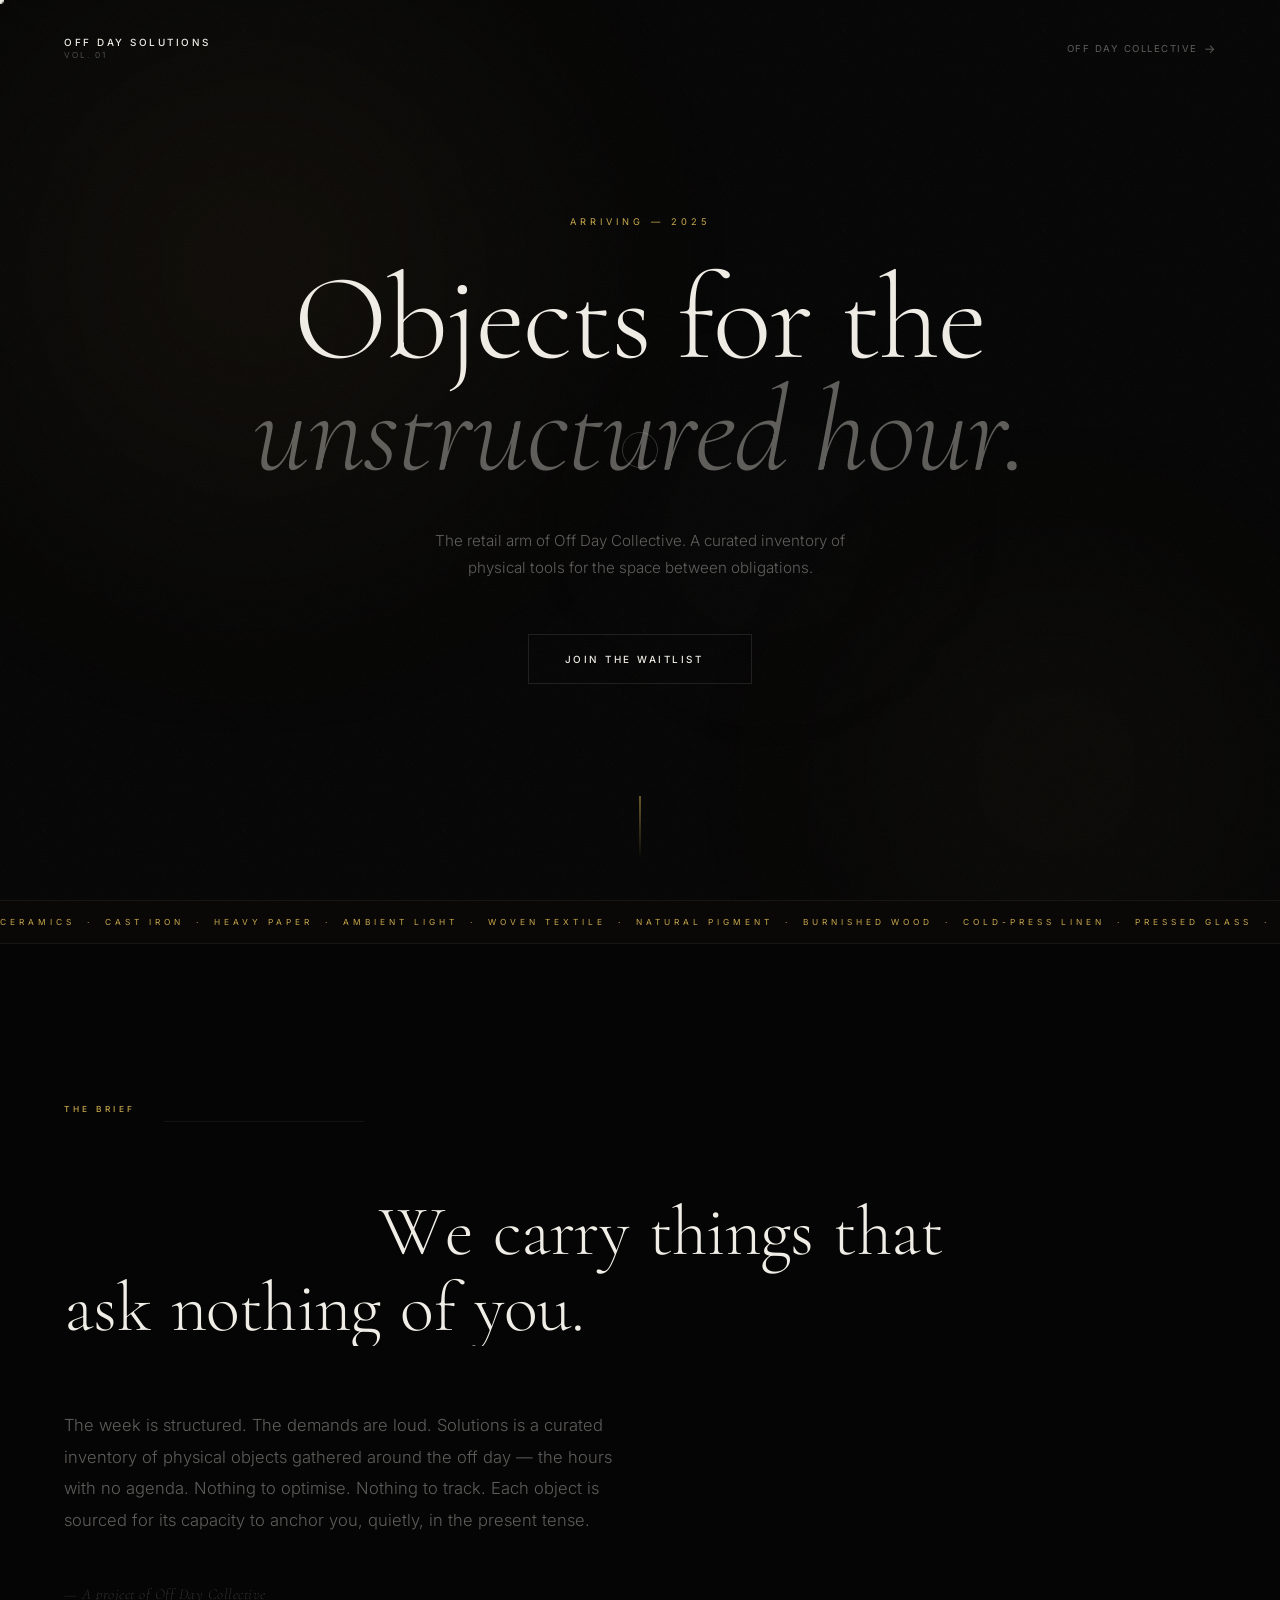
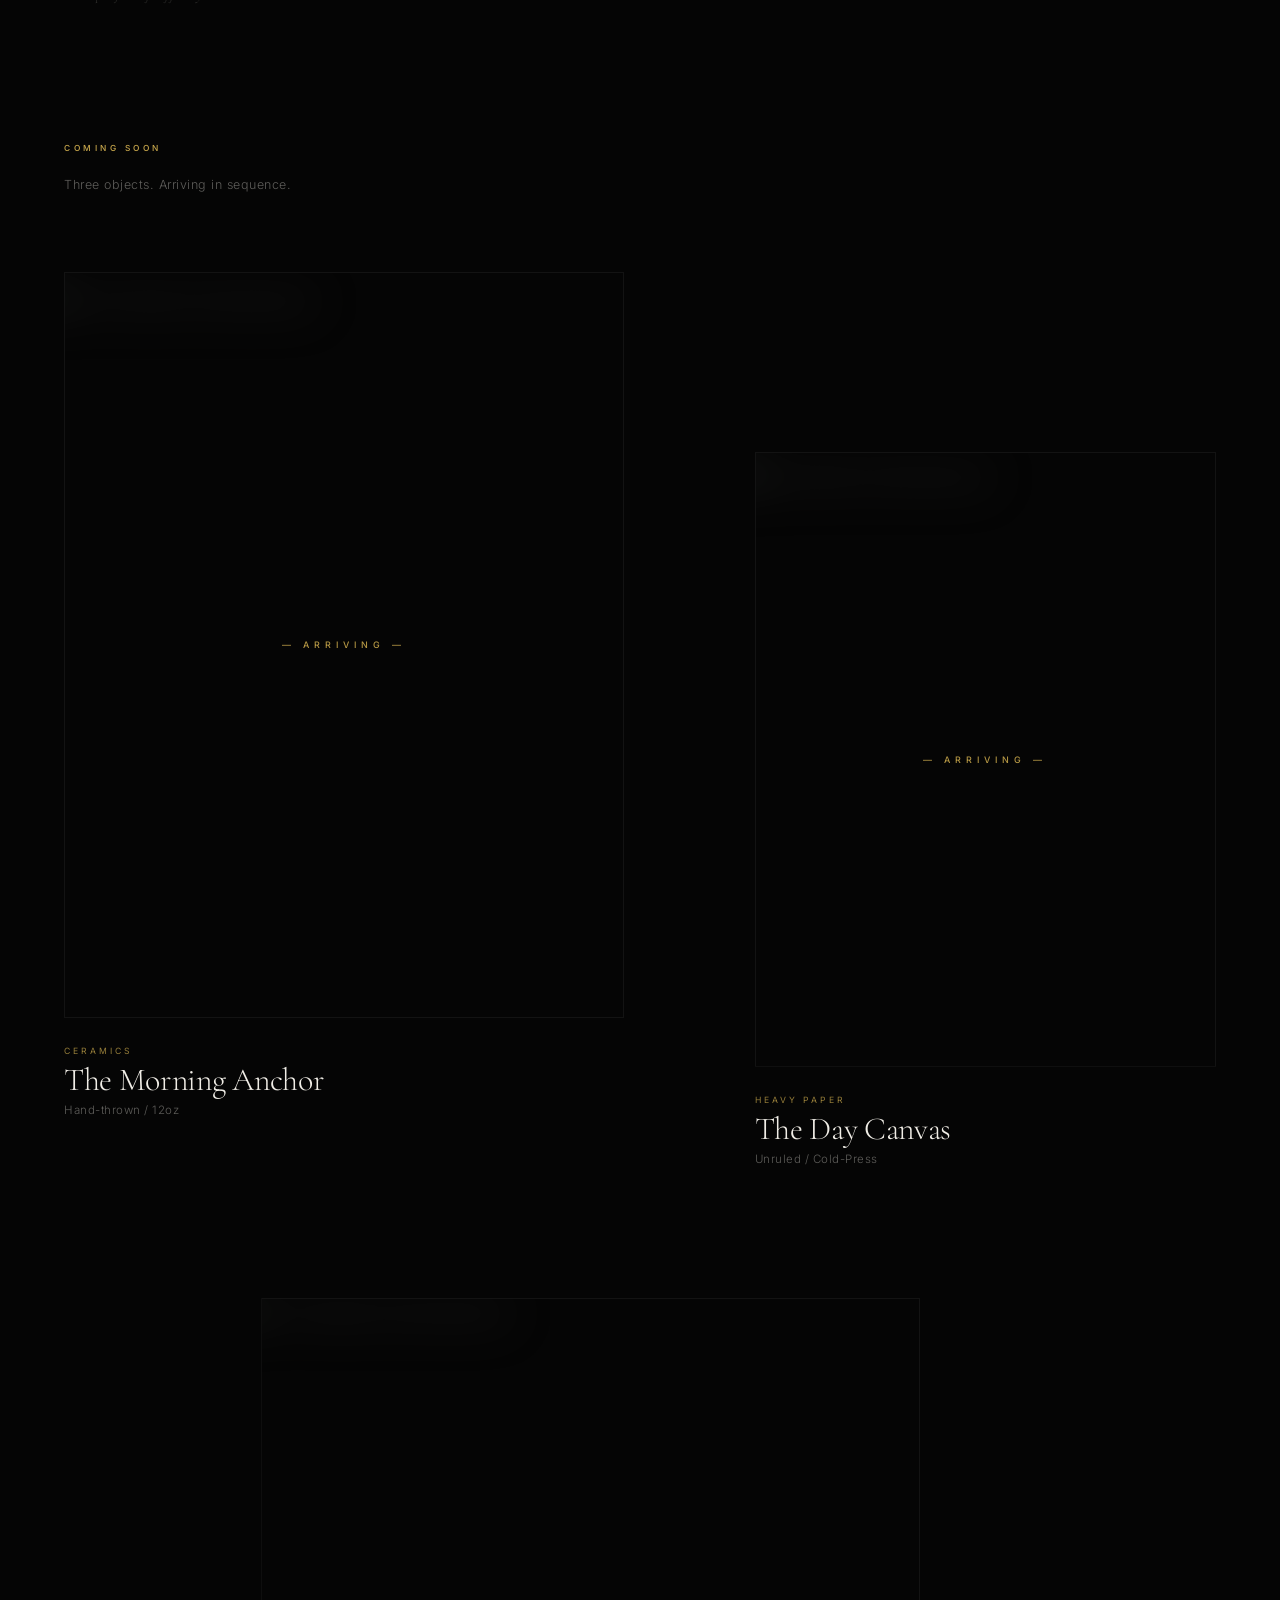
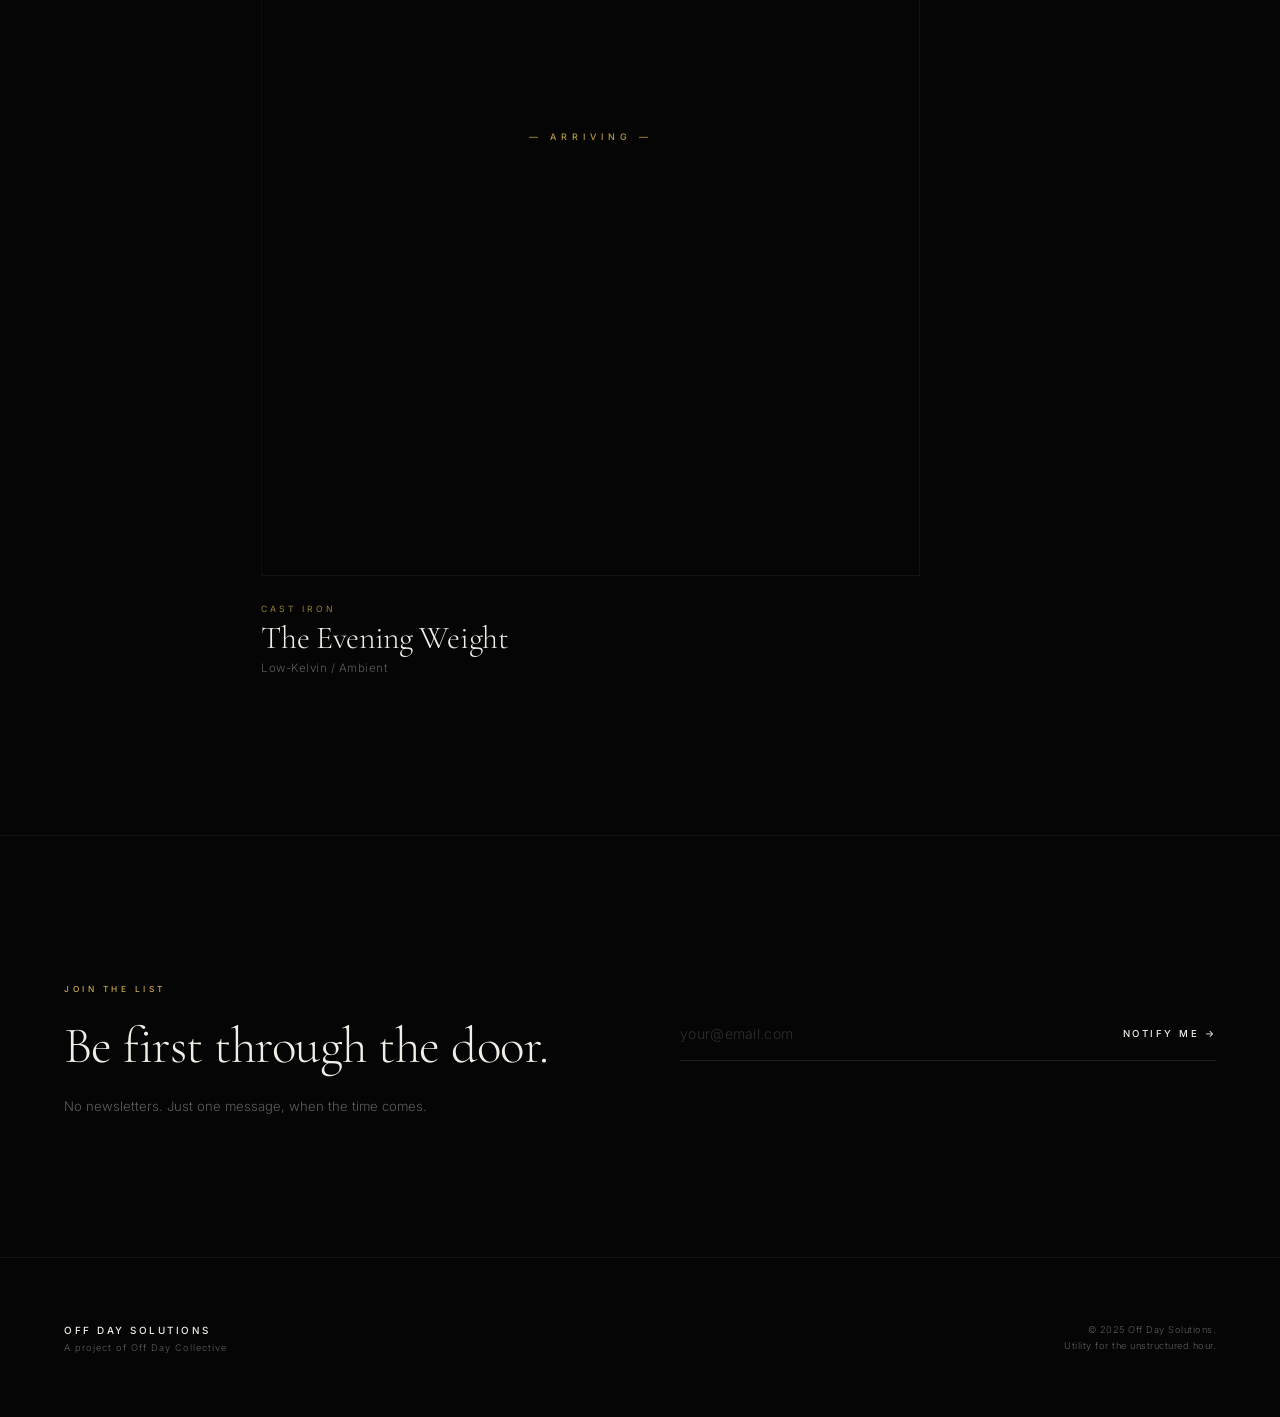
==== index.html @ c69dc51f "Refine copy and expand marquee categories - Manifesto headline: "build" → "carry" (sourcing, not man" ====
<!DOCTYPE html>
<html lang="en">
<head>
    <meta charset="UTF-8">
    <meta name="viewport" content="width=device-width, initial-scale=1.0">
    <title>Off Day Solutions — Objects for the Unstructured Hour</title>
    <meta name="description" content="The retail arm of Off Day Collective. A curated inventory of physical tools for the space between obligations. Arriving 2025.">

    <link rel="preconnect" href="https://fonts.googleapis.com">
    <link rel="preconnect" href="https://fonts.gstatic.com" crossorigin>
    <link href="https://fonts.googleapis.com/css2?family=Cormorant+Garamond:ital,wght@0,300;0,400;1,300;1,400&family=Inter:wght@300;400;500&display=swap" rel="stylesheet">
    <link rel="stylesheet" href="css/style.css">
</head>
<body>

    <!-- Grain Texture Overlay -->
    <div class="noise-overlay" aria-hidden="true"></div>

    <!-- Custom Cursor -->
    <div id="cursor" aria-hidden="true"></div>
    <div id="cursor-follower" aria-hidden="true"></div>

    <!-- Navigation -->
    <nav class="store-nav" id="store-nav">
        <a href="/" class="nav-logo hover-magnetic">
            <span class="nav-logo-main">Off Day Solutions</span>
            <span class="nav-logo-sub">Vol. 01</span>
        </a>
        <a href="#" class="nav-link hover-magnetic">
            Off Day Collective <span class="nav-arrow">→</span>
        </a>
    </nav>

    <!-- Hero -->
    <header class="hero" id="hero">
        <!-- Animated ambient orbs -->
        <div class="hero-orbs" aria-hidden="true">
            <div class="hero-orb hero-orb--1"></div>
            <div class="hero-orb hero-orb--2"></div>
            <div class="hero-orb hero-orb--3"></div>
        </div>

        <div class="hero-content">
            <span class="hero-eyebrow fade-up">Arriving — 2025</span>
            <h1 class="hero-title fade-up" style="--delay: 0.1s">
                Objects for the<br><em>unstructured hour.</em>
            </h1>
            <p class="hero-sub fade-up" style="--delay: 0.22s">
                The retail arm of Off Day Collective. A curated inventory of<br class="hero-br">
                physical tools for the space between obligations.
            </p>
            <a href="#waitlist" class="hero-cta hover-magnetic fade-up" style="--delay: 0.34s">
                Join the waitlist
                <span class="cta-line" aria-hidden="true"></span>
            </a>
        </div>

        <div class="hero-scroll-hint" aria-hidden="true">
            <div class="scroll-line"></div>
        </div>
    </header>

    <!-- Marquee Band -->
    <section class="marquee-band" aria-hidden="true">
        <div class="marquee-track" id="marquee-track">
            <span class="marquee-inner">
                Ceramics &nbsp;·&nbsp; Cast Iron &nbsp;·&nbsp; Heavy Paper &nbsp;·&nbsp; Ambient Light &nbsp;·&nbsp; Woven Textile &nbsp;·&nbsp; Natural Pigment &nbsp;·&nbsp; Burnished Wood &nbsp;·&nbsp; Cold-Press Linen &nbsp;·&nbsp; Pressed Glass &nbsp;·&nbsp; Botanical Extract &nbsp;·&nbsp; Raw Stone &nbsp;·&nbsp; Hand-Stitched Leather &nbsp;·&nbsp; Beeswax &nbsp;·&nbsp; Smoked Oak &nbsp;·&nbsp; Matte Brass &nbsp;·&nbsp; Reclaimed Slate &nbsp;·&nbsp;
                Ceramics &nbsp;·&nbsp; Cast Iron &nbsp;·&nbsp; Heavy Paper &nbsp;·&nbsp; Ambient Light &nbsp;·&nbsp; Woven Textile &nbsp;·&nbsp; Natural Pigment &nbsp;·&nbsp; Burnished Wood &nbsp;·&nbsp; Cold-Press Linen &nbsp;·&nbsp; Pressed Glass &nbsp;·&nbsp; Botanical Extract &nbsp;·&nbsp; Raw Stone &nbsp;·&nbsp; Hand-Stitched Leather &nbsp;·&nbsp; Beeswax &nbsp;·&nbsp; Smoked Oak &nbsp;·&nbsp; Matte Brass &nbsp;·&nbsp; Reclaimed Slate &nbsp;·&nbsp;
            </span>
        </div>
    </section>

    <!-- Manifesto -->
    <section class="manifesto">
        <div class="manifesto-inner">
            <div class="manifesto-header fade-up">
                <span class="section-label">The Brief</span>
                <div class="manifesto-rule"></div>
            </div>
            <h2 class="manifesto-text split-reveal">
                We carry things that ask nothing of you.
            </h2>
            <p class="manifesto-body fade-up">
                The week is structured. The demands are loud. Solutions is a curated inventory of physical
                objects gathered around the off day — the hours with no agenda. Nothing to optimise.
                Nothing to track. Each object is sourced for its capacity to anchor you, quietly,
                in the present tense.
            </p>
            <div class="manifesto-footnote fade-up">
                <span>— A project of Off Day Collective</span>
            </div>
        </div>
    </section>

    <!-- Product Preview -->
    <section class="preview">
        <div class="preview-header fade-up">
            <span class="section-label">Coming Soon</span>
            <p class="preview-intro">Three objects. Arriving in sequence.</p>
        </div>

        <div class="preview-grid">

            <article class="preview-card">
                <div class="preview-img-wrap reveal-clip">
                    <img
                        src="https://images.unsplash.com/photo-1610747475150-e889a7f3dfab?auto=format&fit=crop&w=900&q=80"
                        alt="Ceramic object, blurred preview"
                        class="parallax-img"
                    >
                    <div class="preview-overlay">
                        <span class="preview-overlay-text">— Arriving —</span>
                    </div>
                </div>
                <div class="preview-meta fade-up">
                    <span class="preview-category">Ceramics</span>
                    <h3 class="preview-name">The Morning Anchor</h3>
                    <span class="preview-detail">Hand-thrown / 12oz</span>
                </div>
            </article>

            <article class="preview-card">
                <div class="preview-img-wrap reveal-clip">
                    <img
                        src="https://images.unsplash.com/photo-1544816155-12df9643f363?auto=format&fit=crop&w=900&q=80"
                        alt="Paper object, blurred preview"
                        class="parallax-img"
                    >
                    <div class="preview-overlay">
                        <span class="preview-overlay-text">— Arriving —</span>
                    </div>
                </div>
                <div class="preview-meta fade-up">
                    <span class="preview-category">Heavy Paper</span>
                    <h3 class="preview-name">The Day Canvas</h3>
                    <span class="preview-detail">Unruled / Cold-Press</span>
                </div>
            </article>

            <article class="preview-card">
                <div class="preview-img-wrap reveal-clip">
                    <img
                        src="https://images.unsplash.com/photo-1513506003901-1e6a229e2d15?auto=format&fit=crop&w=900&q=80"
                        alt="Cast iron object, blurred preview"
                        class="parallax-img"
                    >
                    <div class="preview-overlay">
                        <span class="preview-overlay-text">— Arriving —</span>
                    </div>
                </div>
                <div class="preview-meta fade-up">
                    <span class="preview-category">Cast Iron</span>
                    <h3 class="preview-name">The Evening Weight</h3>
                    <span class="preview-detail">Low-Kelvin / Ambient</span>
                </div>
            </article>

        </div>
    </section>

    <!-- Waitlist -->
    <section class="waitlist" id="waitlist">
        <div class="waitlist-inner">
            <div class="waitlist-text fade-up">
                <span class="section-label">Join the List</span>
                <h3 class="waitlist-heading">Be first through the door.</h3>
                <p class="waitlist-sub">
                    No newsletters. Just one message, when the time comes.
                </p>
            </div>

            <div class="waitlist-form-wrap fade-up" style="--delay: 0.1s">
                <form class="waitlist-form" id="waitlist-form" novalidate>
                    <div class="form-row">
                        <input
                            type="email"
                            name="email"
                            class="waitlist-input"
                            placeholder="your@email.com"
                            autocomplete="email"
                            required
                        >
                        <button type="submit" class="waitlist-btn hover-magnetic">
                            Notify Me
                        </button>
                    </div>
                    <p class="form-error" id="form-error" aria-live="polite"></p>
                </form>

                <div class="waitlist-success" id="waitlist-success" aria-live="polite">
                    <span class="success-mark">✦</span>
                    <p>You're on the list. We'll be in touch when the doors open.</p>
                </div>
            </div>
        </div>
    </section>

    <!-- Footer -->
    <footer class="store-footer">
        <div class="footer-inner">
            <div class="footer-brand">
                <p class="footer-name">Off Day Solutions</p>
                <p class="footer-parent">A project of Off Day Collective</p>
            </div>
            <div class="footer-meta">
                <p>© 2025 Off Day Solutions.</p>
                <p>Utility for the unstructured hour.</p>
            </div>
        </div>
    </footer>

    <script src="js/app.js"></script>
</body>
</html>
---- css/style.css ----
/* ============================================================
   OFF DAY SOLUTIONS — Holding Page
   Dark luxury. Unhurried. Editorial.
   ============================================================ */

/* ── Design Tokens ────────────────────────────────────────── */
:root {
    --bg-base:            #050505;
    --bg-card:            #0B0B0B;
    --text-main:          #F0EDE6;
    --text-muted:         rgba(240, 237, 230, 0.38);
    --text-faint:         rgba(240, 237, 230, 0.18);
    --accent-gold:        #C9A84C;
    --accent-gold-dim:    rgba(201, 168, 76, 0.10);
    --accent-gold-glow:   rgba(201, 168, 76, 0.06);
    --ui-border:          rgba(255, 255, 255, 0.055);
    --ui-border-strong:   rgba(255, 255, 255, 0.10);
    --ui-glass:           rgba(5, 5, 5, 0.72);

    --ease-out-expo:      cubic-bezier(0.16, 1, 0.3, 1);
    --ease-in-out-circ:   cubic-bezier(0.85, 0, 0.15, 1);
    --ease-out-quart:     cubic-bezier(0.25, 1, 0.5, 1);
}

/* ── Reset ────────────────────────────────────────────────── */
*, *::before, *::after { margin: 0; padding: 0; box-sizing: border-box; }
html { scroll-behavior: smooth; }
body {
    background: var(--bg-base);
    color: var(--text-main);
    font-family: 'Inter', sans-serif;
    font-weight: 300;
    overflow-x: hidden;
    -webkit-font-smoothing: antialiased;
    -moz-osx-font-smoothing: grayscale;
}
img { display: block; width: 100%; }
a { text-decoration: none; color: inherit; }
button { cursor: none; }
body.custom-cursor-active,
body.custom-cursor-active * { cursor: none !important; }

/* ── Noise Grain ──────────────────────────────────────────── */
.noise-overlay {
    position: fixed;
    inset: 0;
    z-index: 9999;
    pointer-events: none;
    opacity: 0.038;
    background-image: url("data:image/svg+xml,%3Csvg viewBox='0 0 256 256' xmlns='http://www.w3.org/2000/svg'%3E%3Cfilter id='n'%3E%3CfeTurbulence type='fractalNoise' baseFrequency='0.9' numOctaves='4' stitchTiles='stitch'/%3E%3C/filter%3E%3Crect width='100%25' height='100%25' filter='url(%23n)'/%3E%3C/svg%3E");
    background-size: 200px 200px;
}

/* ── Custom Cursor ────────────────────────────────────────── */
#cursor {
    position: fixed;
    top: 0; left: 0;
    width: 7px; height: 7px;
    background: var(--text-main);
    border-radius: 50%;
    pointer-events: none;
    z-index: 10000;
    transform: translate(-50%, -50%);
    transition: width 0.35s var(--ease-out-expo),
                height 0.35s var(--ease-out-expo),
                background 0.35s;
    will-change: transform;
}
#cursor-follower {
    position: fixed;
    top: 0; left: 0;
    width: 36px; height: 36px;
    border: 1px solid rgba(255, 255, 255, 0.18);
    border-radius: 50%;
    pointer-events: none;
    z-index: 9999;
    transform: translate(-50%, -50%);
    transition: width 0.45s var(--ease-out-expo),
                height 0.45s var(--ease-out-expo),
                border-color 0.45s,
                background 0.45s;
    will-change: transform;
}
#cursor-follower.magnetic-active {
    width: 56px; height: 56px;
    border-color: var(--accent-gold);
    background: var(--accent-gold-dim);
}

/* ── Navigation ───────────────────────────────────────────── */
.store-nav {
    position: fixed;
    top: 0; width: 100%;
    z-index: 1000;
    display: flex;
    justify-content: space-between;
    align-items: center;
    padding: 36px 64px;
    background: transparent;
    transition: background 0.6s, padding 0.5s var(--ease-out-expo),
                transform 0.6s var(--ease-out-expo), border-color 0.6s;
    border-bottom: 1px solid transparent;
}
.store-nav.scrolled {
    background: var(--ui-glass);
    padding: 22px 64px;
    backdrop-filter: blur(24px);
    -webkit-backdrop-filter: blur(24px);
    border-bottom-color: var(--ui-border);
}
.store-nav.hidden { transform: translateY(-100%); }

.nav-logo {
    display: flex;
    flex-direction: column;
    gap: 2px;
}
.nav-logo-main {
    font-family: 'Inter', sans-serif;
    font-size: 0.62rem;
    font-weight: 500;
    letter-spacing: 2.5px;
    text-transform: uppercase;
    color: var(--text-main);
}
.nav-logo-sub {
    font-family: 'Inter', sans-serif;
    font-size: 0.52rem;
    letter-spacing: 2px;
    text-transform: uppercase;
    color: var(--text-muted);
}
.nav-link {
    font-family: 'Inter', sans-serif;
    font-size: 0.6rem;
    font-weight: 400;
    letter-spacing: 1.5px;
    text-transform: uppercase;
    color: var(--text-muted);
    transition: color 0.3s;
    display: flex;
    align-items: center;
    gap: 6px;
}
.nav-link:hover { color: var(--text-main); }
.nav-arrow {
    font-size: 0.75rem;
    transition: transform 0.3s var(--ease-out-expo);
}
.nav-link:hover .nav-arrow { transform: translateX(3px); }

/* ── Hero ─────────────────────────────────────────────────── */
.hero {
    position: relative;
    height: 100svh;
    min-height: 680px;
    display: flex;
    align-items: center;
    justify-content: center;
    overflow: hidden;
}

/* Animated gradient blobs */
.hero-orbs {
    position: absolute;
    inset: 0;
    pointer-events: none;
    overflow: hidden;
}
.hero-orb {
    position: absolute;
    border-radius: 50%;
    filter: blur(90px);
    will-change: transform;
}
.hero-orb--1 {
    width: 70vmax;
    height: 70vmax;
    top: -20%;
    left: -15%;
    background: radial-gradient(circle, rgba(201, 168, 76, 0.07) 0%, transparent 65%);
    animation: orb-drift-1 32s ease-in-out infinite alternate;
}
.hero-orb--2 {
    width: 55vmax;
    height: 55vmax;
    bottom: -25%;
    right: -10%;
    background: radial-gradient(circle, rgba(201, 168, 76, 0.05) 0%, transparent 60%);
    animation: orb-drift-2 42s ease-in-out infinite alternate;
}
.hero-orb--3 {
    width: 40vmax;
    height: 40vmax;
    top: 30%;
    left: 40%;
    background: radial-gradient(circle, rgba(240, 237, 230, 0.025) 0%, transparent 55%);
    animation: orb-drift-3 26s ease-in-out infinite alternate;
}

@keyframes orb-drift-1 {
    0%   { transform: translate(0, 0) scale(1); }
    33%  { transform: translate(8vw, 5vh) scale(1.08); }
    66%  { transform: translate(-4vw, 10vh) scale(0.96); }
    100% { transform: translate(12vw, -6vh) scale(1.04); }
}
@keyframes orb-drift-2 {
    0%   { transform: translate(0, 0) scale(1); }
    40%  { transform: translate(-10vw, -8vh) scale(1.1); }
    80%  { transform: translate(5vw, -14vh) scale(0.93); }
    100% { transform: translate(-6vw, 4vh) scale(1.06); }
}
@keyframes orb-drift-3 {
    0%   { transform: translate(0, 0) scale(1); }
    50%  { transform: translate(-15vw, -10vh) scale(1.15); }
    100% { transform: translate(10vw, 8vh) scale(0.9); }
}

/* Hero content */
.hero-content {
    position: relative;
    z-index: 2;
    text-align: center;
    padding: 0 24px;
    max-width: 960px;
}
.hero-eyebrow {
    display: block;
    font-family: 'Inter', sans-serif;
    font-size: 0.58rem;
    font-weight: 400;
    letter-spacing: 4px;
    text-transform: uppercase;
    color: var(--accent-gold);
    margin-bottom: 36px;
}
.hero-title {
    font-family: 'Cormorant Garamond', serif;
    font-size: clamp(3.8rem, 9.5vw, 8.5rem);
    font-weight: 300;
    line-height: 0.92;
    letter-spacing: -0.01em;
    margin-bottom: 40px;
}
.hero-title em {
    font-style: italic;
    color: var(--text-muted);
}
.hero-sub {
    font-family: 'Inter', sans-serif;
    font-size: clamp(0.82rem, 1.2vw, 0.95rem);
    font-weight: 300;
    line-height: 1.8;
    color: var(--text-muted);
    margin-bottom: 52px;
    max-width: 520px;
    margin-left: auto;
    margin-right: auto;
}
.hero-br { display: inline; }

/* CTA link */
.hero-cta {
    display: inline-flex;
    align-items: center;
    gap: 12px;
    font-family: 'Inter', sans-serif;
    font-size: 0.62rem;
    font-weight: 500;
    letter-spacing: 2.5px;
    text-transform: uppercase;
    color: var(--text-main);
    padding: 18px 36px;
    border: 1px solid var(--ui-border-strong);
    position: relative;
    overflow: hidden;
    transition: border-color 0.4s, color 0.4s;
}
.hero-cta::before {
    content: '';
    position: absolute;
    inset: 0;
    background: var(--accent-gold-dim);
    transform: translateX(-101%);
    transition: transform 0.5s var(--ease-out-expo);
}
.hero-cta:hover { border-color: var(--accent-gold); }
.hero-cta:hover::before { transform: translateX(0); }

/* Scroll hint */
.hero-scroll-hint {
    position: absolute;
    bottom: 40px;
    left: 50%;
    transform: translateX(-50%);
    z-index: 2;
}
.scroll-line {
    width: 1px;
    height: 64px;
    background: linear-gradient(to bottom, var(--accent-gold) 0%, transparent 100%);
    margin: 0 auto;
    animation: scroll-pulse 2.4s ease-in-out infinite;
    transform-origin: top center;
}
@keyframes scroll-pulse {
    0%, 100% { opacity: 0.4; transform: scaleY(1); }
    50%       { opacity: 1;   transform: scaleY(0.6) translateY(20px); }
}

/* ── Fade-up utility ──────────────────────────────────────── */
.fade-up {
    opacity: 0;
    transform: translateY(28px);
    transition: opacity 0.9s var(--ease-out-expo),
                transform 0.9s var(--ease-out-expo);
    transition-delay: var(--delay, 0s);
}
.fade-up.is-visible {
    opacity: 1;
    transform: translateY(0);
}

/* ── Marquee Band ─────────────────────────────────────────── */
.marquee-band {
    border-top:    1px solid var(--ui-border);
    border-bottom: 1px solid var(--ui-border);
    padding: 16px 0;
    overflow: hidden;
    background: rgba(201, 168, 76, 0.018);
}
.marquee-track { display: flex; width: max-content; }
.marquee-inner {
    display: block;
    white-space: nowrap;
    font-family: 'Inter', sans-serif;
    font-size: 0.52rem;
    font-weight: 400;
    letter-spacing: 4px;
    text-transform: uppercase;
    color: var(--accent-gold);
    padding-right: 0;
    animation: marquee-scroll 28s linear infinite;
}
@keyframes marquee-scroll {
    0%   { transform: translateX(0); }
    100% { transform: translateX(-50%); }
}

/* ── Section Label ────────────────────────────────────────── */
.section-label {
    display: inline-block;
    font-family: 'Inter', sans-serif;
    font-size: 0.52rem;
    font-weight: 500;
    letter-spacing: 3.5px;
    text-transform: uppercase;
    color: var(--accent-gold);
    margin-bottom: 24px;
}

/* ── Manifesto ────────────────────────────────────────────── */
.manifesto {
    padding: 160px 64px 140px;
    max-width: 1400px;
    margin: 0 auto;
}
.manifesto-inner { max-width: 900px; }
.manifesto-header {
    display: flex;
    align-items: center;
    gap: 28px;
    margin-bottom: 56px;
}
.manifesto-rule {
    flex: 1;
    height: 1px;
    background: var(--ui-border);
    max-width: 200px;
}
.manifesto-text {
    font-family: 'Cormorant Garamond', serif;
    font-size: clamp(2.4rem, 5.5vw, 4.8rem);
    font-weight: 300;
    line-height: 1.08;
    letter-spacing: -0.01em;
    margin-bottom: 64px;
    overflow: hidden;
}

/* Split character animation */
.split-reveal .char {
    display: inline-block;
    opacity: 0;
    transform: translateY(18px);
    transition: opacity 0.75s var(--ease-out-expo),
                transform 0.75s var(--ease-out-expo);
    transition-delay: calc(var(--i) * 0.022s);
}
.split-reveal .char--space { width: 0.28em; }
.split-reveal.is-visible .char {
    opacity: 1;
    transform: translateY(0);
}

.manifesto-body {
    font-family: 'Inter', sans-serif;
    font-size: clamp(0.88rem, 1.3vw, 1.05rem);
    font-weight: 300;
    line-height: 1.9;
    color: var(--text-muted);
    max-width: 580px;
    margin-bottom: 48px;
}
.manifesto-footnote {
    font-family: 'Cormorant Garamond', serif;
    font-size: 0.95rem;
    font-style: italic;
    color: var(--text-faint);
    letter-spacing: 0.5px;
}

/* ── Product Preview ──────────────────────────────────────── */
.preview {
    padding: 0 64px 160px;
    max-width: 1600px;
    margin: 0 auto;
}
.preview-header {
    display: flex;
    flex-direction: column;
    margin-bottom: 80px;
}
.preview-intro {
    font-family: 'Inter', sans-serif;
    font-size: 0.78rem;
    color: var(--text-muted);
    letter-spacing: 0.5px;
}

/* Asymmetric 3-col grid */
.preview-grid {
    display: grid;
    grid-template-columns: repeat(12, 1fr);
    gap: 32px;
    align-items: start;
}
.preview-card:nth-child(1) { grid-column: 1 / 7; }
.preview-card:nth-child(2) { grid-column: 8 / 13; margin-top: 180px; }
.preview-card:nth-child(3) { grid-column: 3 / 10; margin-top: 100px; }

/* Card image container */
.preview-img-wrap {
    aspect-ratio: 3 / 4;
    overflow: hidden;
    position: relative;
    border: 1px solid var(--ui-border);
    /* Clip-path reveal on scroll */
    clip-path: polygon(0 100%, 100% 100%, 100% 100%, 0 100%);
    transition: clip-path 1.3s var(--ease-in-out-circ);
}
.preview-img-wrap.is-visible {
    clip-path: polygon(0 0, 100% 0, 100% 100%, 0 100%);
}

/* Blurred image — mystery effect */
.preview-img-wrap img {
    width: 100%;
    height: 120%;
    object-fit: cover;
    filter: blur(22px) brightness(0.35) saturate(0.7);
    transform: scale(1.12) translateY(0);
    transition: filter 0.9s ease, transform 0.9s var(--ease-out-expo);
    will-change: transform;
}
.preview-card:hover .preview-img-wrap img {
    filter: blur(14px) brightness(0.48) saturate(0.85);
}

/* Overlay */
.preview-overlay {
    position: absolute;
    inset: 0;
    display: flex;
    align-items: center;
    justify-content: center;
    z-index: 2;
}
.preview-overlay-text {
    font-family: 'Inter', sans-serif;
    font-size: 0.56rem;
    font-weight: 500;
    letter-spacing: 5px;
    text-transform: uppercase;
    color: var(--accent-gold);
    opacity: 0.9;
    transition: opacity 0.4s, letter-spacing 0.5s var(--ease-out-expo);
}
.preview-card:hover .preview-overlay-text {
    opacity: 0.5;
    letter-spacing: 8px;
}

/* Card meta */
.preview-meta {
    padding: 28px 0 0;
    display: flex;
    flex-direction: column;
    gap: 6px;
}
.preview-category {
    font-family: 'Inter', sans-serif;
    font-size: 0.54rem;
    font-weight: 400;
    letter-spacing: 3px;
    text-transform: uppercase;
    color: var(--accent-gold);
    opacity: 0.75;
}
.preview-name {
    font-family: 'Cormorant Garamond', serif;
    font-size: 2rem;
    font-weight: 300;
    line-height: 1.1;
    letter-spacing: -0.01em;
}
.preview-detail {
    font-family: 'Inter', sans-serif;
    font-size: 0.72rem;
    color: var(--text-muted);
    letter-spacing: 0.5px;
}

/* ── Waitlist ─────────────────────────────────────────────── */
.waitlist {
    border-top: 1px solid var(--ui-border);
    padding: 140px 64px;
}
.waitlist-inner {
    max-width: 1200px;
    margin: 0 auto;
    display: grid;
    grid-template-columns: 1fr 1fr;
    gap: 80px;
    align-items: center;
}
.waitlist-heading {
    font-family: 'Cormorant Garamond', serif;
    font-size: clamp(2.2rem, 4vw, 3.8rem);
    font-weight: 300;
    line-height: 1.1;
    margin-bottom: 20px;
    letter-spacing: -0.01em;
}
.waitlist-sub {
    font-family: 'Inter', sans-serif;
    font-size: 0.82rem;
    font-weight: 300;
    line-height: 1.7;
    color: var(--text-muted);
}

/* Form */
.waitlist-form-wrap { position: relative; }
.waitlist-form { transition: opacity 0.4s ease; }
.form-row {
    display: flex;
    gap: 0;
    border-bottom: 1px solid var(--ui-border-strong);
    margin-bottom: 16px;
}
.waitlist-input {
    flex: 1;
    background: transparent;
    border: none;
    outline: none;
    color: var(--text-main);
    font-family: 'Inter', sans-serif;
    font-size: 0.88rem;
    font-weight: 300;
    padding: 18px 0;
    letter-spacing: 0.3px;
    caret-color: var(--accent-gold);
}
.waitlist-input::placeholder { color: var(--text-faint); }
.waitlist-btn {
    background: transparent;
    border: none;
    color: var(--text-main);
    font-family: 'Inter', sans-serif;
    font-size: 0.6rem;
    font-weight: 500;
    letter-spacing: 2.5px;
    text-transform: uppercase;
    padding: 18px 0 18px 24px;
    white-space: nowrap;
    transition: color 0.3s;
    position: relative;
}
.waitlist-btn::after {
    content: ' →';
    transition: transform 0.3s var(--ease-out-expo);
    display: inline-block;
}
.waitlist-btn:hover { color: var(--accent-gold); }
.waitlist-btn:hover::after { transform: translateX(4px); }

.form-error {
    font-size: 0.62rem;
    letter-spacing: 0.5px;
    color: #a05040;
    min-height: 1em;
}

/* Success state */
.waitlist-success {
    display: none;
    opacity: 0;
    transition: opacity 0.6s var(--ease-out-expo);
}
.waitlist-success.visible { opacity: 1; }
.success-mark {
    display: block;
    font-size: 1.2rem;
    color: var(--accent-gold);
    margin-bottom: 16px;
    animation: spin-in 0.6s var(--ease-out-expo) forwards;
}
@keyframes spin-in {
    from { transform: scale(0) rotate(-180deg); opacity: 0; }
    to   { transform: scale(1) rotate(0deg);   opacity: 1; }
}
.waitlist-success p {
    font-family: 'Cormorant Garamond', serif;
    font-size: 1.3rem;
    font-style: italic;
    font-weight: 300;
    color: var(--text-muted);
    line-height: 1.5;
    max-width: 340px;
}

/* ── Footer ───────────────────────────────────────────────── */
.store-footer {
    border-top: 1px solid var(--ui-border);
    padding: 64px;
}
.footer-inner {
    max-width: 1200px;
    margin: 0 auto;
    display: flex;
    justify-content: space-between;
    align-items: flex-end;
}
.footer-name {
    font-family: 'Inter', sans-serif;
    font-size: 0.62rem;
    font-weight: 500;
    letter-spacing: 2.5px;
    text-transform: uppercase;
    margin-bottom: 6px;
}
.footer-parent {
    font-family: 'Inter', sans-serif;
    font-size: 0.58rem;
    color: var(--text-muted);
    letter-spacing: 1px;
}
.footer-meta {
    text-align: right;
    font-family: 'Inter', sans-serif;
    font-size: 0.58rem;
    color: var(--text-muted);
    letter-spacing: 0.5px;
    line-height: 1.7;
}

/* ── Responsive ───────────────────────────────────────────── */
@media (max-width: 1024px) {
    .preview-card:nth-child(1) { grid-column: 1 / 8; }
    .preview-card:nth-child(2) { grid-column: 8 / 13; margin-top: 120px; }
    .preview-card:nth-child(3) { grid-column: 2 / 11; margin-top: 80px; }
}

@media (max-width: 768px) {
    .store-nav,
    .store-nav.scrolled { padding: 20px 24px; }

    .hero-title { font-size: 3.5rem; }
    .hero-sub { font-size: 0.85rem; }
    .hero-br { display: none; }

    .manifesto { padding: 100px 24px 80px; }
    .manifesto-text { font-size: 2.1rem; }

    .preview { padding: 0 24px 100px; }
    .preview-grid { grid-template-columns: 1fr; gap: 48px; }
    .preview-card:nth-child(n) { grid-column: 1 / -1; margin-top: 0; }

    .waitlist { padding: 100px 24px; }
    .waitlist-inner { grid-template-columns: 1fr; gap: 48px; }

    .store-footer { padding: 48px 24px; }
    .footer-inner { flex-direction: column; gap: 32px; align-items: flex-start; }
    .footer-meta { text-align: left; }

    #cursor, #cursor-follower { display: none; }
}

@media (max-width: 480px) {
    .store-nav { padding: 18px 20px; }
    .hero-title { font-size: 2.8rem; }
    .manifesto-text { font-size: 1.8rem; }
    .hero-cta { padding: 16px 24px; }
}
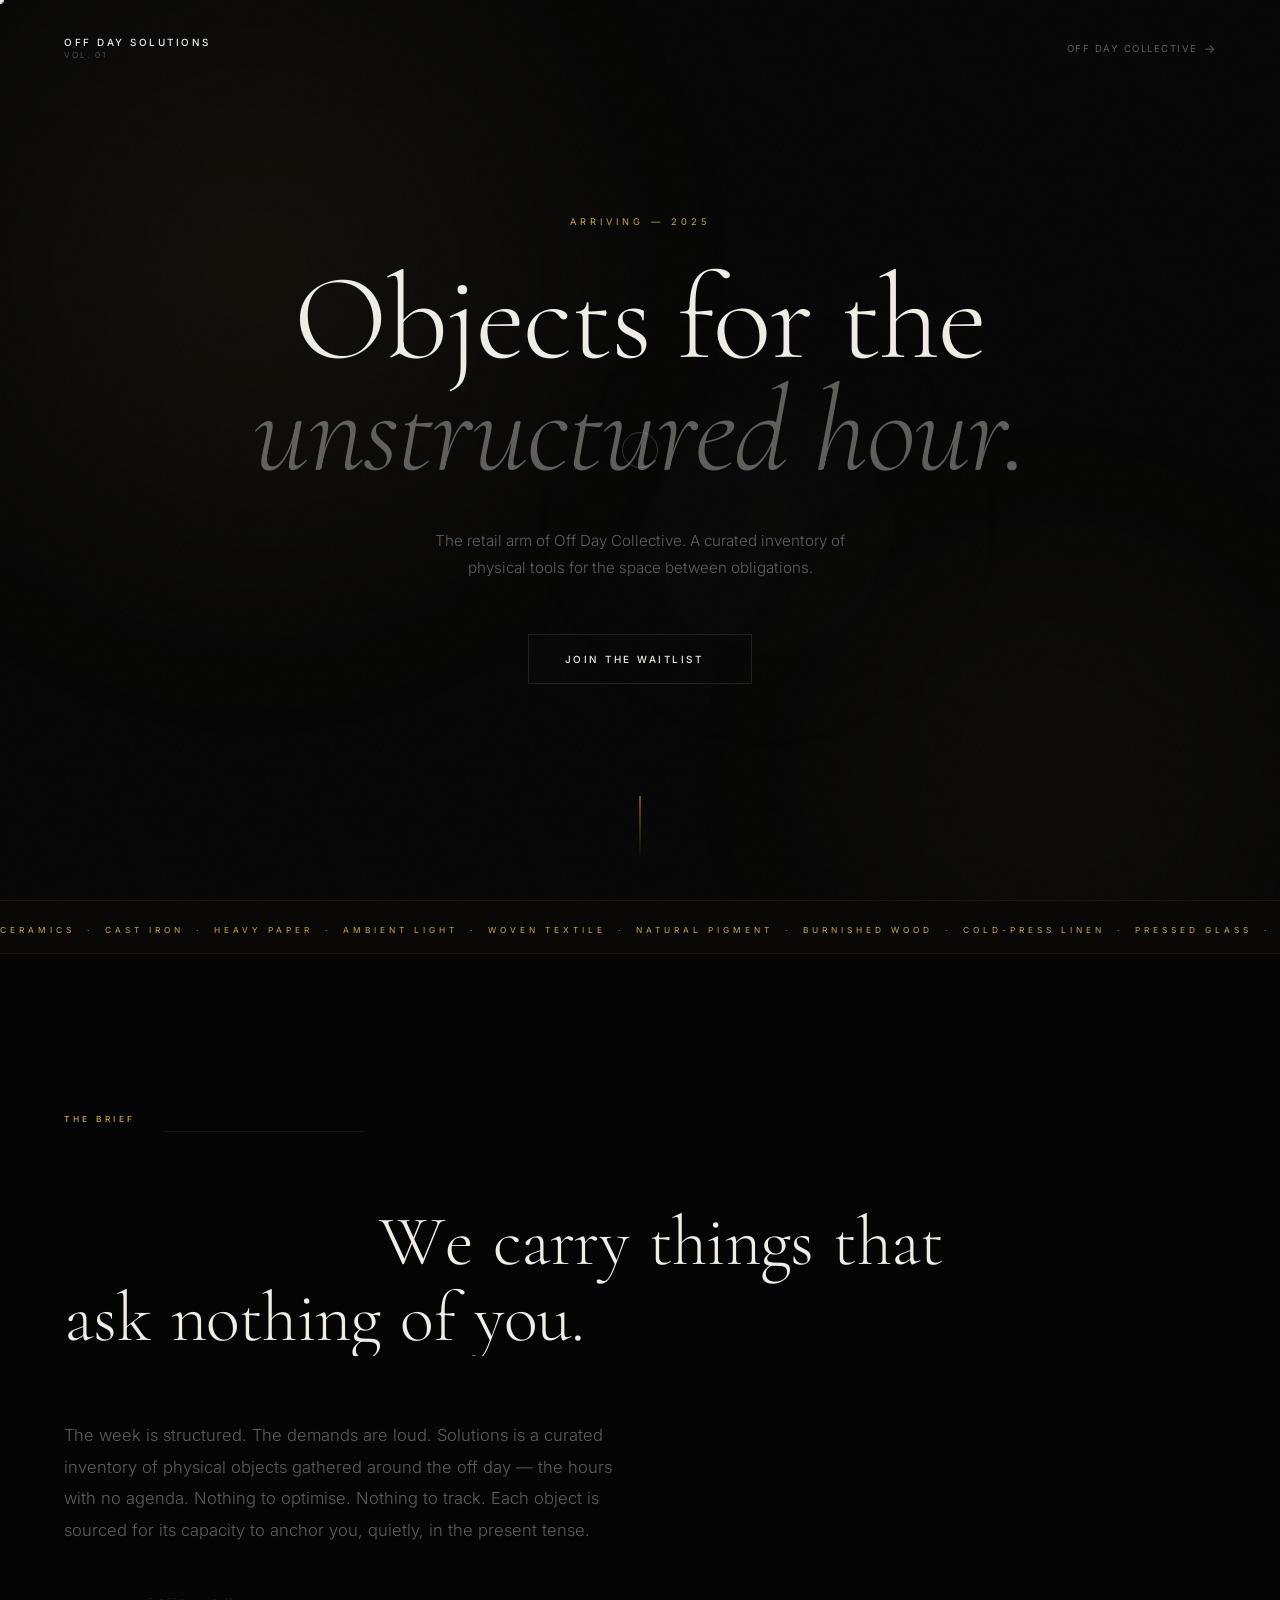
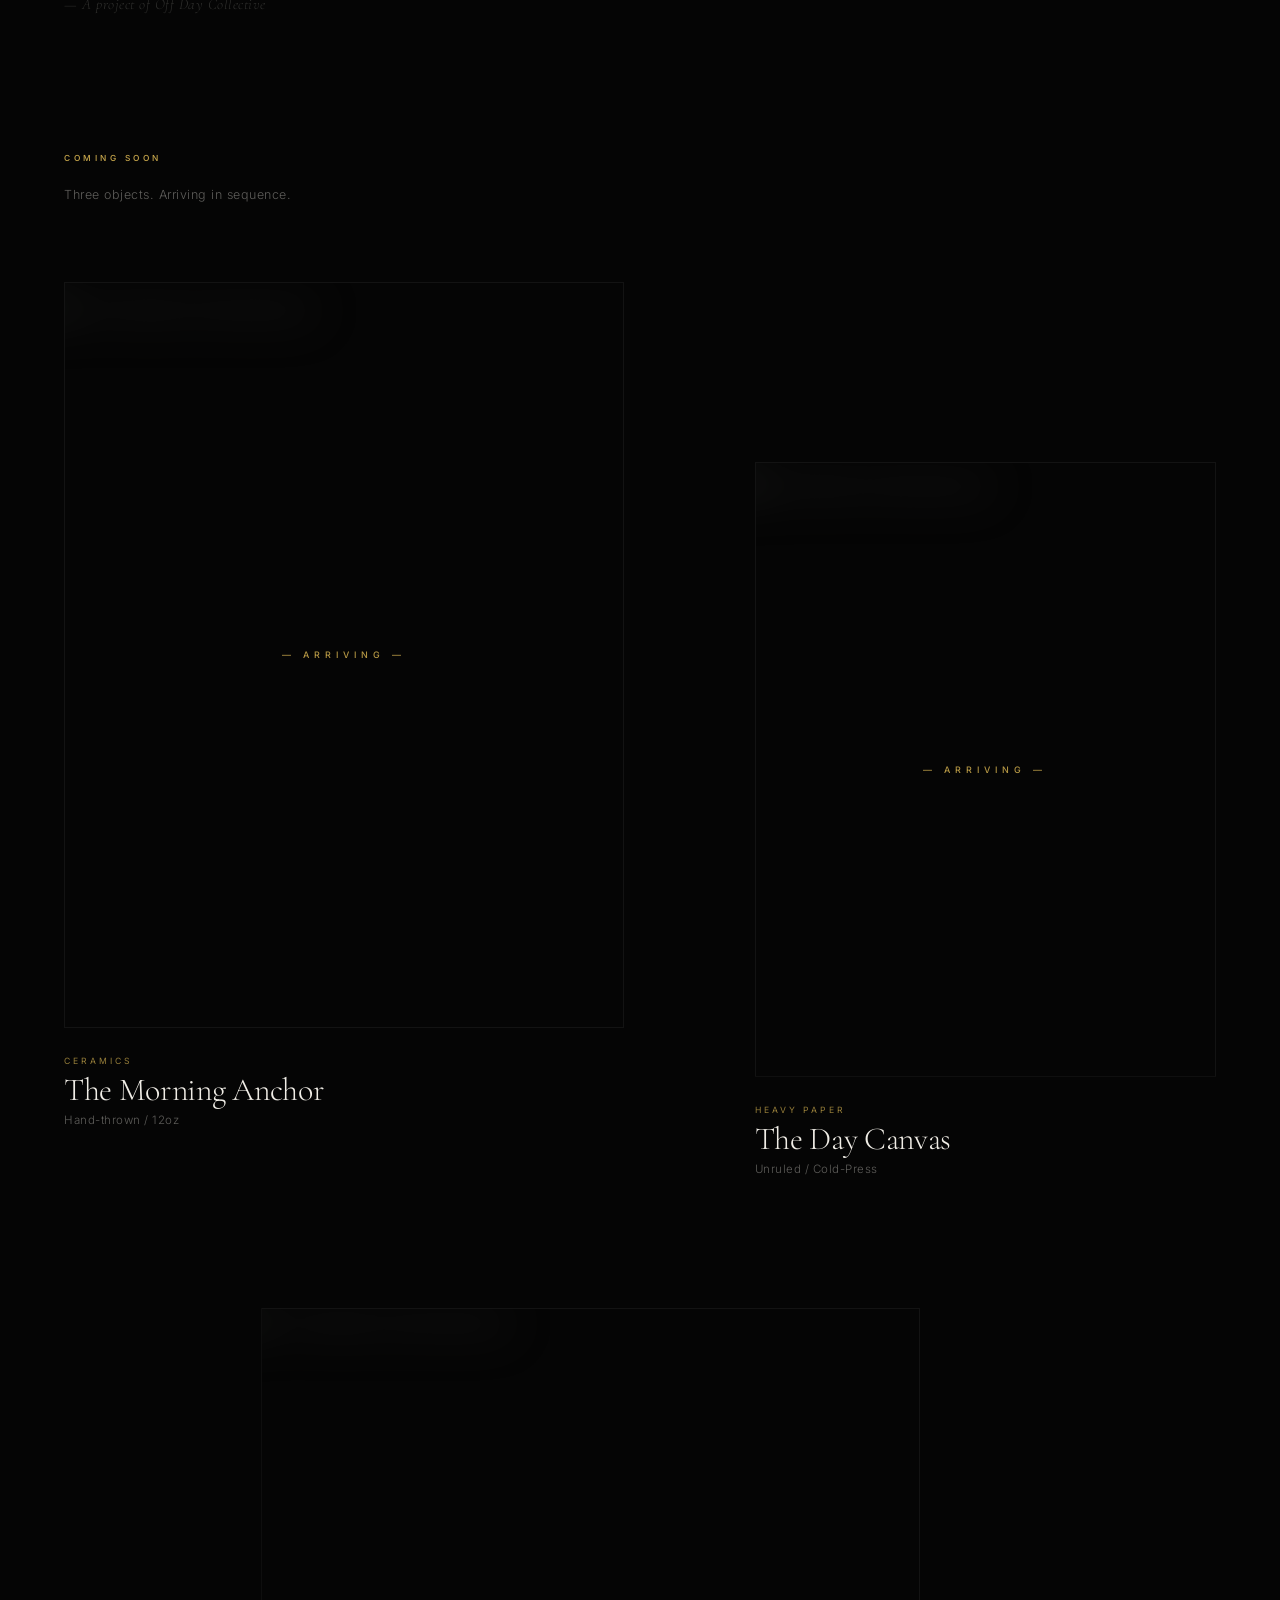
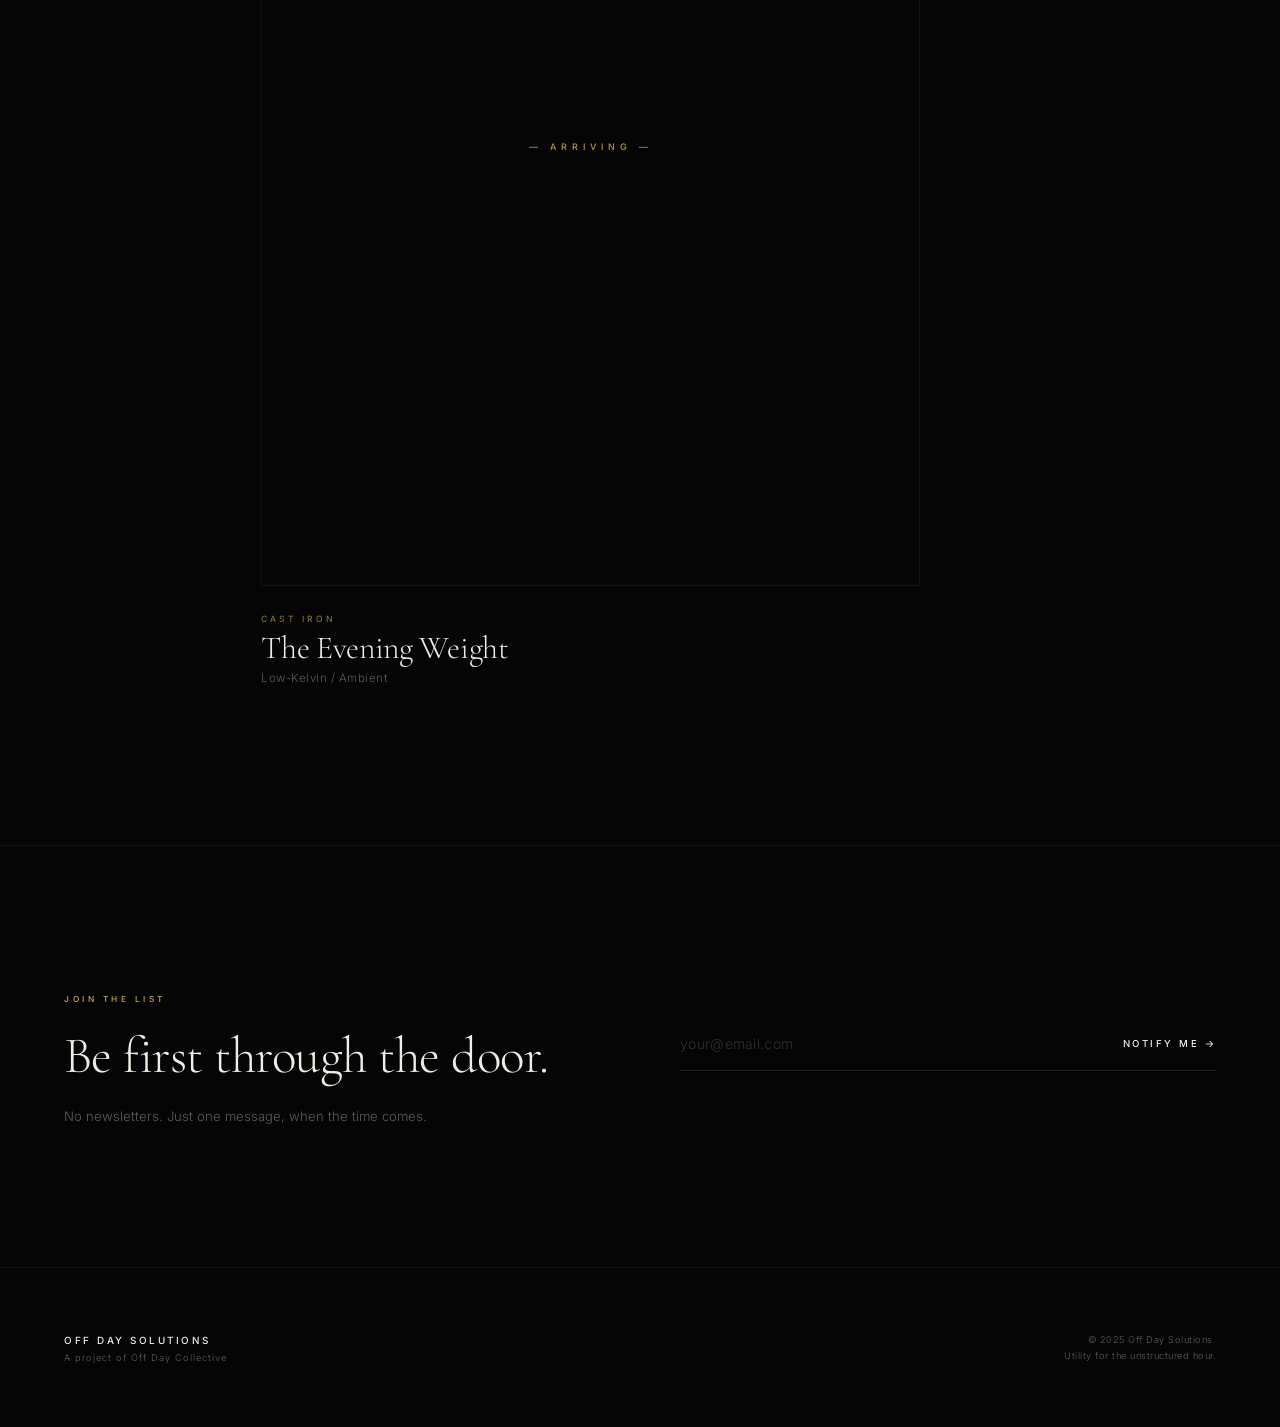
==== commit 45f92c6b: "Fix hero visibility, marquee wrapping, and background fallback - Hero: replaced JS-triggered fade-up" ====
--- a/index.html
+++ b/index.html
@@ -62,11 +62,8 @@
 
     <!-- Marquee Band -->
     <section class="marquee-band" aria-hidden="true">
-        <div class="marquee-track" id="marquee-track">
-            <span class="marquee-inner">
-                Ceramics &nbsp;·&nbsp; Cast Iron &nbsp;·&nbsp; Heavy Paper &nbsp;·&nbsp; Ambient Light &nbsp;·&nbsp; Woven Textile &nbsp;·&nbsp; Natural Pigment &nbsp;·&nbsp; Burnished Wood &nbsp;·&nbsp; Cold-Press Linen &nbsp;·&nbsp; Pressed Glass &nbsp;·&nbsp; Botanical Extract &nbsp;·&nbsp; Raw Stone &nbsp;·&nbsp; Hand-Stitched Leather &nbsp;·&nbsp; Beeswax &nbsp;·&nbsp; Smoked Oak &nbsp;·&nbsp; Matte Brass &nbsp;·&nbsp; Reclaimed Slate &nbsp;·&nbsp;
-                Ceramics &nbsp;·&nbsp; Cast Iron &nbsp;·&nbsp; Heavy Paper &nbsp;·&nbsp; Ambient Light &nbsp;·&nbsp; Woven Textile &nbsp;·&nbsp; Natural Pigment &nbsp;·&nbsp; Burnished Wood &nbsp;·&nbsp; Cold-Press Linen &nbsp;·&nbsp; Pressed Glass &nbsp;·&nbsp; Botanical Extract &nbsp;·&nbsp; Raw Stone &nbsp;·&nbsp; Hand-Stitched Leather &nbsp;·&nbsp; Beeswax &nbsp;·&nbsp; Smoked Oak &nbsp;·&nbsp; Matte Brass &nbsp;·&nbsp; Reclaimed Slate &nbsp;·&nbsp;
-            </span>
+        <div class="marquee-track">
+            <span class="marquee-content">Ceramics &nbsp;·&nbsp; Cast Iron &nbsp;·&nbsp; Heavy Paper &nbsp;·&nbsp; Ambient Light &nbsp;·&nbsp; Woven Textile &nbsp;·&nbsp; Natural Pigment &nbsp;·&nbsp; Burnished Wood &nbsp;·&nbsp; Cold-Press Linen &nbsp;·&nbsp; Pressed Glass &nbsp;·&nbsp; Botanical Extract &nbsp;·&nbsp; Raw Stone &nbsp;·&nbsp; Hand-Stitched Leather &nbsp;·&nbsp; Beeswax &nbsp;·&nbsp; Smoked Oak &nbsp;·&nbsp; Matte Brass &nbsp;·&nbsp; Reclaimed Slate &nbsp;·&nbsp;</span><span class="marquee-content">Ceramics &nbsp;·&nbsp; Cast Iron &nbsp;·&nbsp; Heavy Paper &nbsp;·&nbsp; Ambient Light &nbsp;·&nbsp; Woven Textile &nbsp;·&nbsp; Natural Pigment &nbsp;·&nbsp; Burnished Wood &nbsp;·&nbsp; Cold-Press Linen &nbsp;·&nbsp; Pressed Glass &nbsp;·&nbsp; Botanical Extract &nbsp;·&nbsp; Raw Stone &nbsp;·&nbsp; Hand-Stitched Leather &nbsp;·&nbsp; Beeswax &nbsp;·&nbsp; Smoked Oak &nbsp;·&nbsp; Matte Brass &nbsp;·&nbsp; Reclaimed Slate &nbsp;·&nbsp;</span>
         </div>
     </section>
 
--- a/css/style.css
+++ b/css/style.css
@@ -26,7 +26,9 @@
 *, *::before, *::after { margin: 0; padding: 0; box-sizing: border-box; }
 html { scroll-behavior: smooth; }
 body {
+    background: #050505; /* hardcoded fallback in case custom properties fail */
     background: var(--bg-base);
+    color: #F0EDE6;
     color: var(--text-main);
     font-family: 'Inter', sans-serif;
     font-weight: 300;
@@ -312,13 +314,26 @@
 .fade-up {
     opacity: 0;
     transform: translateY(28px);
-    transition: opacity 0.9s var(--ease-out-expo),
-                transform 0.9s var(--ease-out-expo);
+    transition: opacity 0.9s var(--ease-out-expo, cubic-bezier(0.16, 1, 0.3, 1)),
+                transform 0.9s var(--ease-out-expo, cubic-bezier(0.16, 1, 0.3, 1));
     transition-delay: var(--delay, 0s);
 }
 .fade-up.is-visible {
     opacity: 1;
     transform: translateY(0);
+}
+
+/* Hero elements: CSS animation as the primary reveal — never stuck invisible */
+@keyframes hero-reveal {
+    from { opacity: 0; transform: translateY(28px); }
+    to   { opacity: 1; transform: translateY(0); }
+}
+.hero .fade-up {
+    /* 'both' = hidden before delay, stays visible after — no JS required */
+    animation: hero-reveal 1s cubic-bezier(0.16, 1, 0.3, 1)
+               calc(var(--delay, 0s) + 0.35s) both;
+    /* keep transition for any JS-triggered state changes */
+    transition: none;
 }
 
 /* ── Marquee Band ─────────────────────────────────────────── */
@@ -327,11 +342,18 @@
     border-bottom: 1px solid var(--ui-border);
     padding: 16px 0;
     overflow: hidden;
+    white-space: nowrap; /* prevent wrapping at every level */
     background: rgba(201, 168, 76, 0.018);
 }
-.marquee-track { display: flex; width: max-content; }
-.marquee-inner {
-    display: block;
+/* Animation lives on the track so -50% is reliably half of both copies */
+.marquee-track {
+    display: inline-flex; /* shrinks to content width, never stretches to 100vw */
+    white-space: nowrap;
+    animation: marquee-scroll 55s linear infinite;
+    will-change: transform;
+}
+.marquee-content {
+    display: inline-block;
     white-space: nowrap;
     font-family: 'Inter', sans-serif;
     font-size: 0.52rem;
@@ -339,13 +361,12 @@
     letter-spacing: 4px;
     text-transform: uppercase;
     color: var(--accent-gold);
-    padding-right: 0;
-    animation: marquee-scroll 28s linear infinite;
 }
 @keyframes marquee-scroll {
     0%   { transform: translateX(0); }
     100% { transform: translateX(-50%); }
 }
+.marquee-band:hover .marquee-track { animation-play-state: paused; }
 
 /* ── Section Label ────────────────────────────────────────── */
 .section-label {
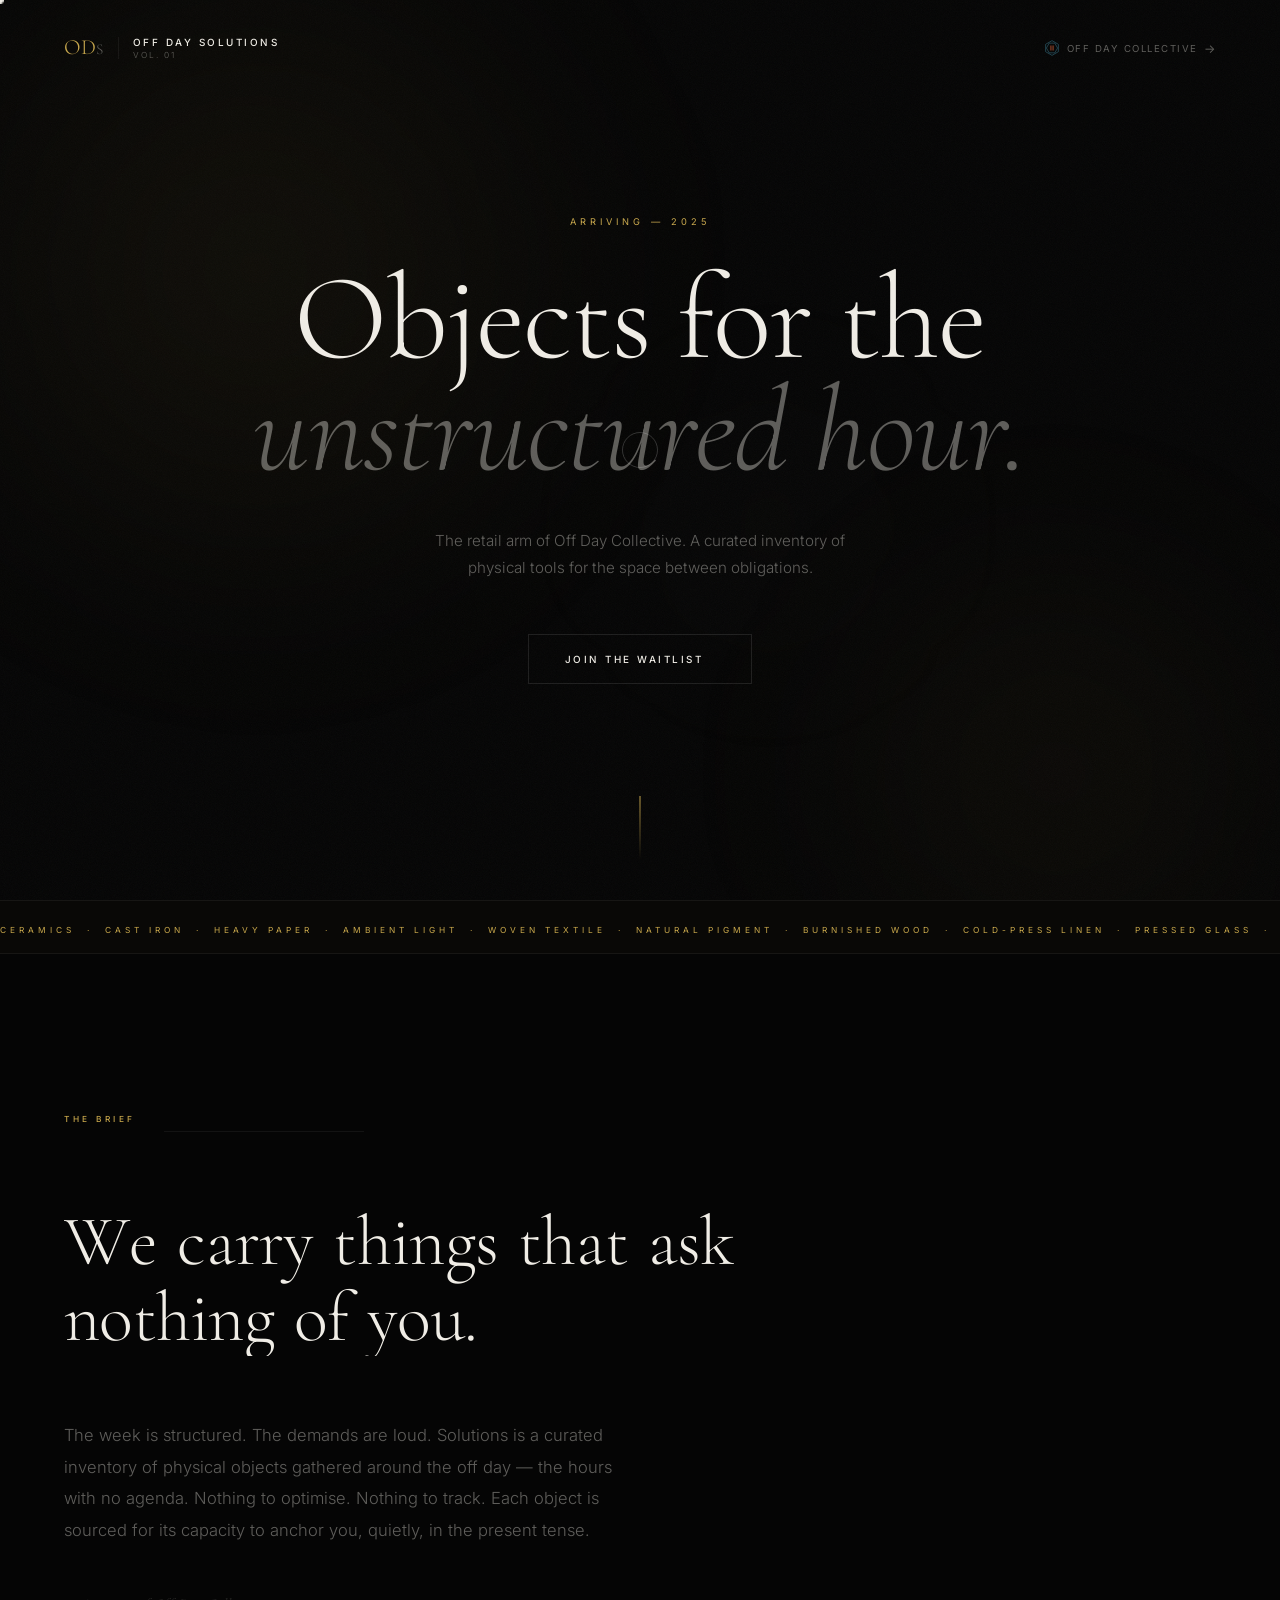
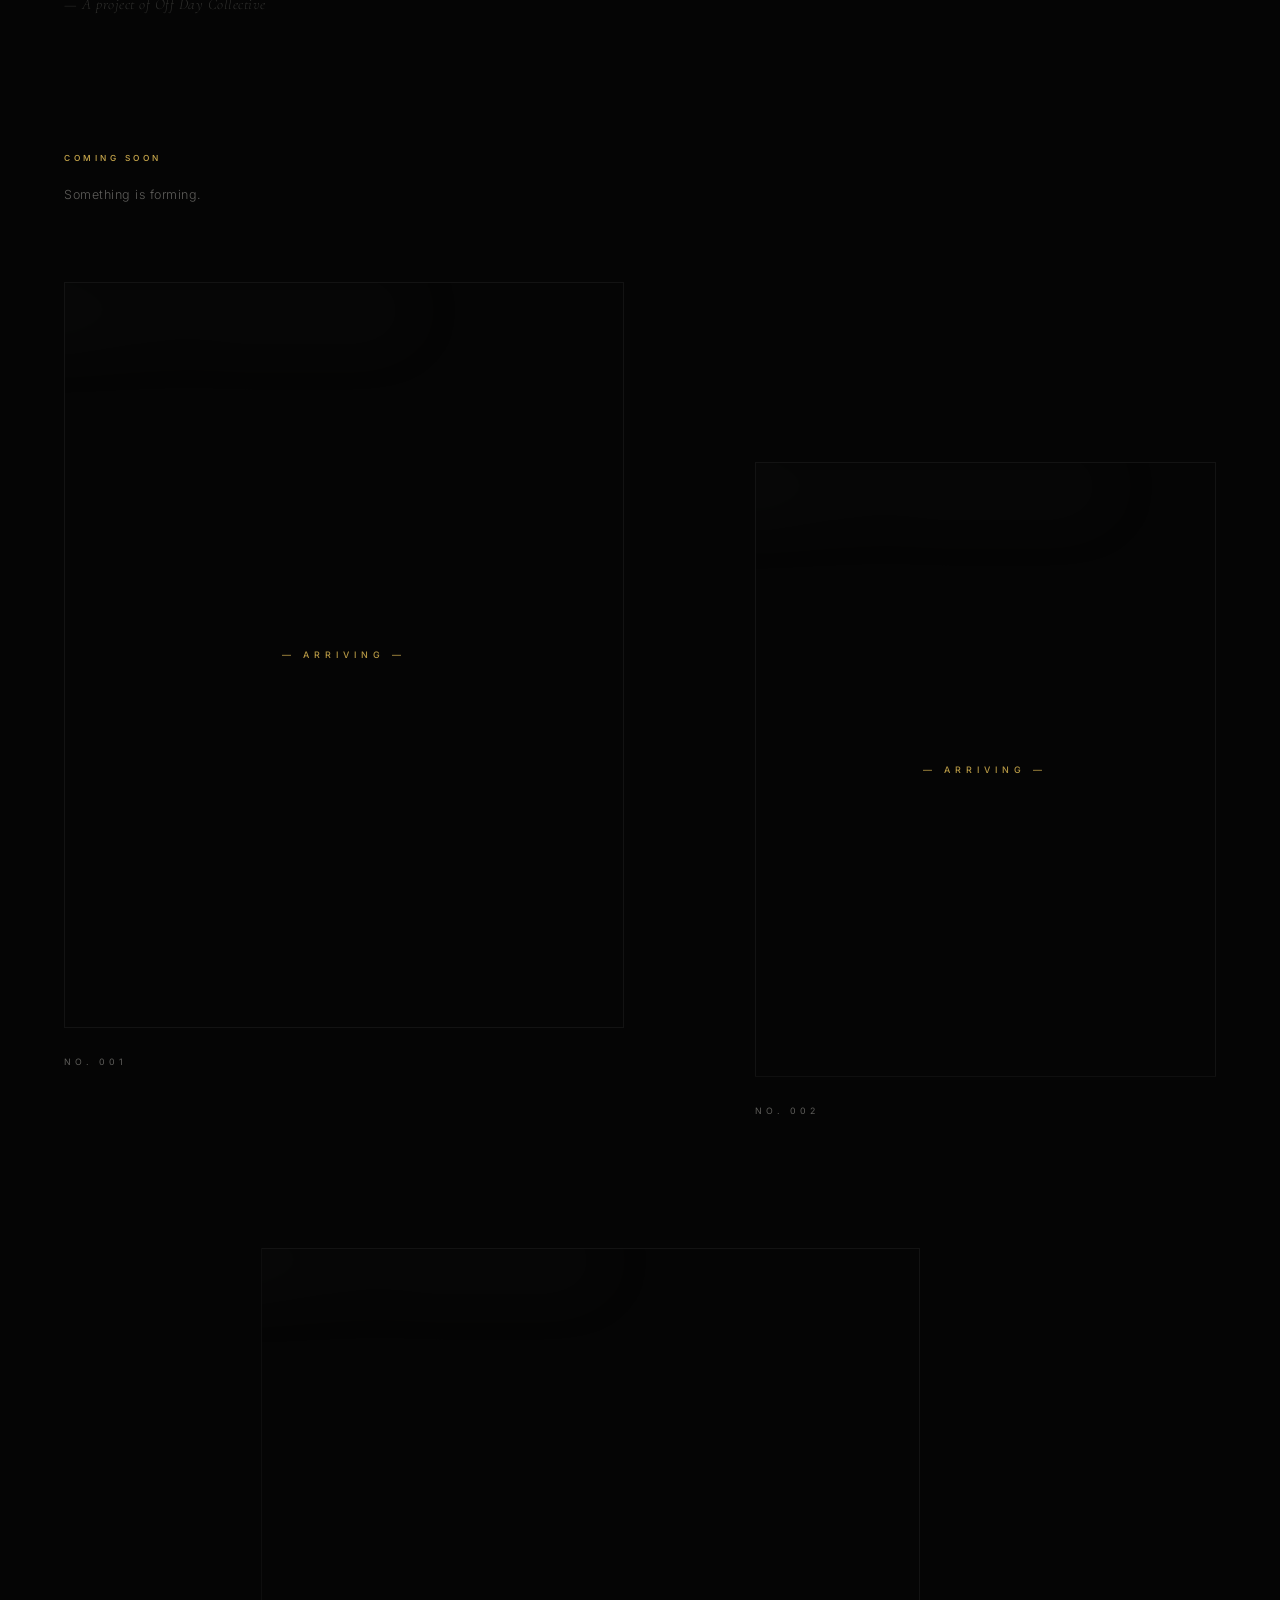
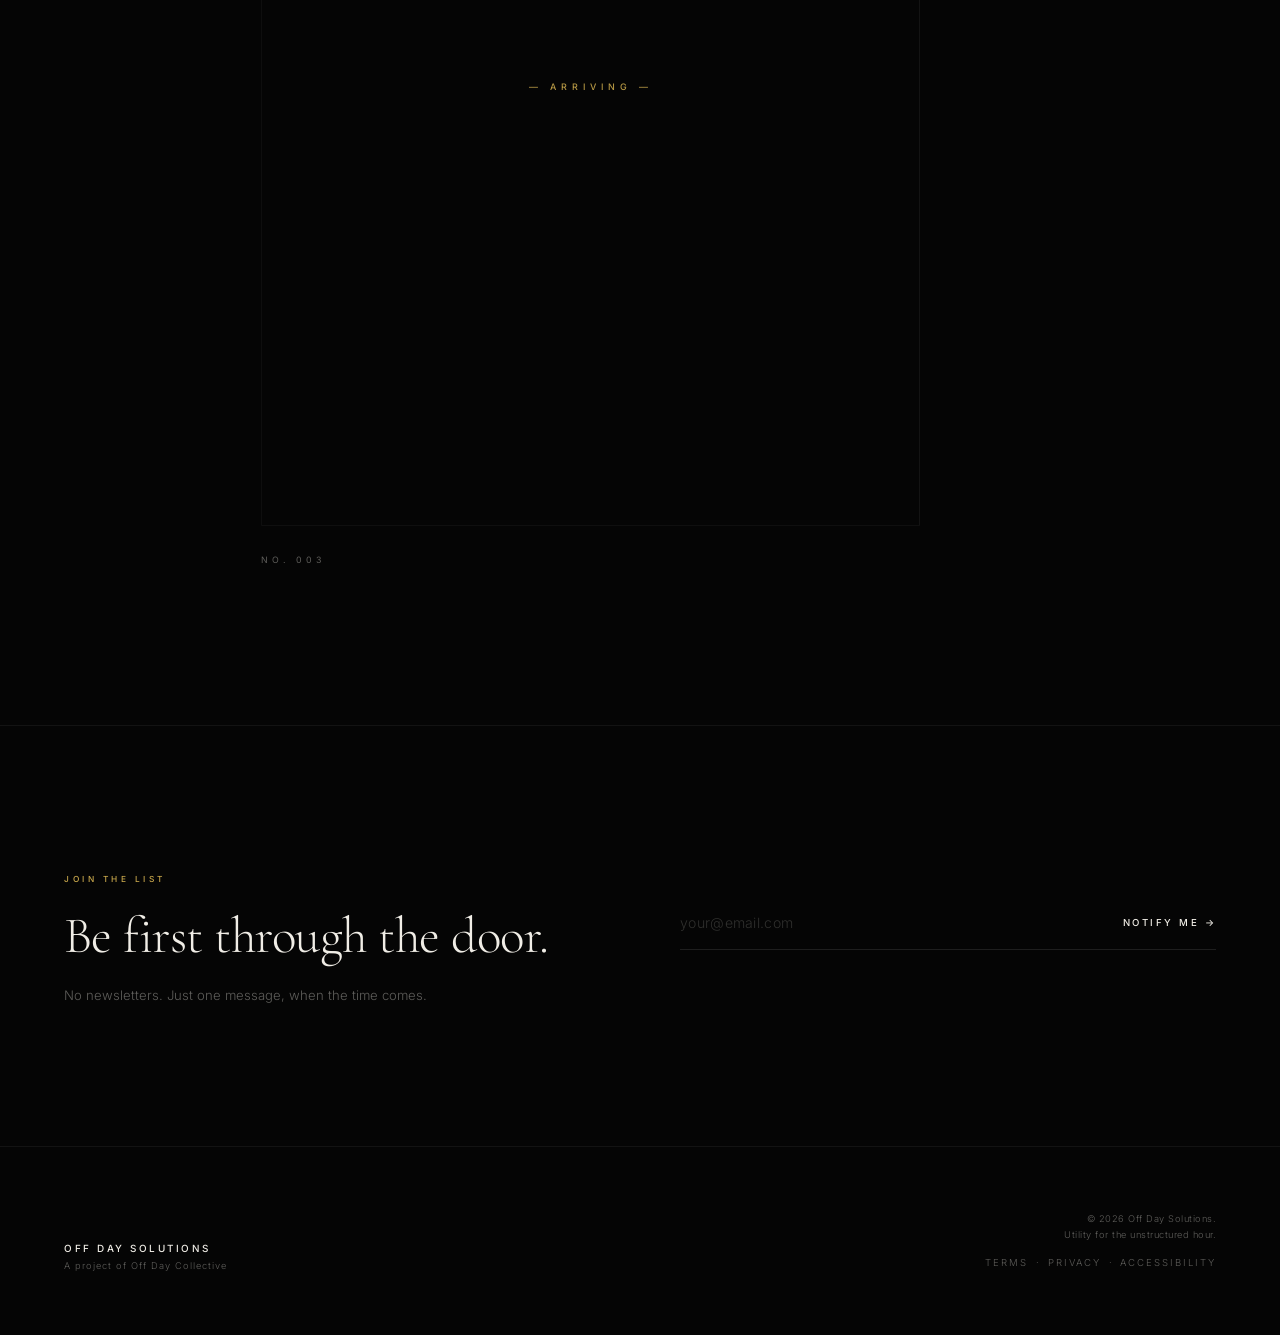
==== commit a2ffd77a: "Add ODS brand mark, live ODC link, legal sub-pages, and accessibility/cursor fixes - Nav: introduce " ====
--- a/index.html
+++ b/index.html
@@ -13,6 +13,9 @@
 </head>
 <body>
 
+    <!-- Skip to content -->
+    <a href="#main-content" class="skip-link">Skip to content</a>
+
     <!-- Grain Texture Overlay -->
     <div class="noise-overlay" aria-hidden="true"></div>
 
@@ -23,16 +26,20 @@
     <!-- Navigation -->
     <nav class="store-nav" id="store-nav">
         <a href="/" class="nav-logo hover-magnetic">
-            <span class="nav-logo-main">Off Day Solutions</span>
-            <span class="nav-logo-sub">Vol. 01</span>
+            <span class="nav-logo-mark" aria-hidden="true"><span class="nav-logo-od">OD</span><span class="nav-logo-s">S</span></span>
+            <span class="nav-logo-text">
+                <span class="nav-logo-main">Off Day Solutions</span>
+                <span class="nav-logo-sub">Vol. 01</span>
+            </span>
         </a>
-        <a href="#" class="nav-link hover-magnetic">
+        <a href="https://www.offdaycollective.com" class="nav-link hover-magnetic" target="_blank" rel="noopener noreferrer">
+            <svg class="nav-odc-mark" viewBox="0 0 200 200" width="18" height="18" aria-hidden="true" fill="none" xmlns="http://www.w3.org/2000/svg"><polygon points="100,18 171,59 171,141 100,182 29,141 29,59" stroke="#2E6070" stroke-width="9" stroke-linejoin="round"/><polygon points="131,46 162,100 131,154 69,154 38,100 69,46" stroke="#2E6070" stroke-width="9" stroke-linejoin="round"/><rect x="82" y="72" width="12" height="56" rx="2" fill="#C05530"/><rect x="106" y="72" width="12" height="56" rx="2" fill="#C05530"/></svg>
             Off Day Collective <span class="nav-arrow">→</span>
         </a>
     </nav>
 
     <!-- Hero -->
-    <header class="hero" id="hero">
+    <header class="hero" id="main-content">
         <!-- Animated ambient orbs -->
         <div class="hero-orbs" aria-hidden="true">
             <div class="hero-orb hero-orb--1"></div>
@@ -93,7 +100,7 @@
     <section class="preview">
         <div class="preview-header fade-up">
             <span class="section-label">Coming Soon</span>
-            <p class="preview-intro">Three objects. Arriving in sequence.</p>
+            <p class="preview-intro">Something is forming.</p>
         </div>
 
         <div class="preview-grid">
@@ -101,8 +108,8 @@
             <article class="preview-card">
                 <div class="preview-img-wrap reveal-clip">
                     <img
-                        src="https://images.unsplash.com/photo-1610747475150-e889a7f3dfab?auto=format&fit=crop&w=900&q=80"
-                        alt="Ceramic object, blurred preview"
+                        src="https://images.unsplash.com/photo-1604076913837-52ab5629fde9?auto=format&fit=crop&w=900&q=80"
+                        alt="Blurred preview — details not yet revealed"
                         class="parallax-img"
                     >
                     <div class="preview-overlay">
@@ -110,17 +117,15 @@
                     </div>
                 </div>
                 <div class="preview-meta fade-up">
-                    <span class="preview-category">Ceramics</span>
-                    <h3 class="preview-name">The Morning Anchor</h3>
-                    <span class="preview-detail">Hand-thrown / 12oz</span>
+                    <span class="preview-ordinal">No. 001</span>
                 </div>
             </article>
 
             <article class="preview-card">
                 <div class="preview-img-wrap reveal-clip">
                     <img
-                        src="https://images.unsplash.com/photo-1544816155-12df9643f363?auto=format&fit=crop&w=900&q=80"
-                        alt="Paper object, blurred preview"
+                        src="https://images.unsplash.com/photo-1558618666-fcd25c85cd64?auto=format&fit=crop&w=900&q=80"
+                        alt="Blurred preview — details not yet revealed"
                         class="parallax-img"
                     >
                     <div class="preview-overlay">
@@ -128,17 +133,15 @@
                     </div>
                 </div>
                 <div class="preview-meta fade-up">
-                    <span class="preview-category">Heavy Paper</span>
-                    <h3 class="preview-name">The Day Canvas</h3>
-                    <span class="preview-detail">Unruled / Cold-Press</span>
+                    <span class="preview-ordinal">No. 002</span>
                 </div>
             </article>
 
             <article class="preview-card">
                 <div class="preview-img-wrap reveal-clip">
                     <img
-                        src="https://images.unsplash.com/photo-1513506003901-1e6a229e2d15?auto=format&fit=crop&w=900&q=80"
-                        alt="Cast iron object, blurred preview"
+                        src="https://images.unsplash.com/photo-1618220252344-8ec99ec624b1?auto=format&fit=crop&w=900&q=80"
+                        alt="Blurred preview — details not yet revealed"
                         class="parallax-img"
                     >
                     <div class="preview-overlay">
@@ -146,9 +149,7 @@
                     </div>
                 </div>
                 <div class="preview-meta fade-up">
-                    <span class="preview-category">Cast Iron</span>
-                    <h3 class="preview-name">The Evening Weight</h3>
-                    <span class="preview-detail">Low-Kelvin / Ambient</span>
+                    <span class="preview-ordinal">No. 003</span>
                 </div>
             </article>
 
@@ -169,7 +170,9 @@
             <div class="waitlist-form-wrap fade-up" style="--delay: 0.1s">
                 <form class="waitlist-form" id="waitlist-form" novalidate>
                     <div class="form-row">
+                        <label for="waitlist-email" class="sr-only">Email address</label>
                         <input
+                            id="waitlist-email"
                             type="email"
                             name="email"
                             class="waitlist-input"
@@ -200,8 +203,15 @@
                 <p class="footer-parent">A project of Off Day Collective</p>
             </div>
             <div class="footer-meta">
-                <p>© 2025 Off Day Solutions.</p>
+                <p>© 2026 Off Day Solutions.</p>
                 <p>Utility for the unstructured hour.</p>
+                <nav class="footer-legal" aria-label="Legal">
+                    <a href="/terms" class="footer-legal-link">Terms</a>
+                    <span aria-hidden="true">·</span>
+                    <a href="/privacy" class="footer-legal-link">Privacy</a>
+                    <span aria-hidden="true">·</span>
+                    <a href="/accessibility" class="footer-legal-link">Accessibility</a>
+                </nav>
             </div>
         </div>
     </footer>
--- a/css/style.css
+++ b/css/style.css
@@ -39,8 +39,11 @@
 img { display: block; width: 100%; }
 a { text-decoration: none; color: inherit; }
 button { cursor: none; }
+html:has(body.custom-cursor-active),
 body.custom-cursor-active,
-body.custom-cursor-active * { cursor: none !important; }
+body.custom-cursor-active *,
+body.custom-cursor-active *:hover,
+body.custom-cursor-active *:focus { cursor: none !important; }
 
 /* ── Noise Grain ──────────────────────────────────────────── */
 .noise-overlay {
@@ -114,6 +117,31 @@
 
 .nav-logo {
     display: flex;
+    flex-direction: row;
+    align-items: center;
+    gap: 0;
+}
+.nav-logo-mark {
+    font-family: 'Cormorant Garamond', serif;
+    font-size: 1.35rem;
+    font-weight: 300;
+    line-height: 1;
+    display: flex;
+    align-items: baseline;
+    padding-right: 14px;
+    margin-right: 14px;
+    border-right: 1px solid var(--ui-border);
+    letter-spacing: 0.01em;
+}
+.nav-logo-od {
+    color: var(--accent-gold);
+}
+.nav-logo-s {
+    color: var(--text-muted);
+    font-size: 0.7em;
+}
+.nav-logo-text {
+    display: flex;
     flex-direction: column;
     gap: 2px;
 }
@@ -145,6 +173,14 @@
     gap: 6px;
 }
 .nav-link:hover { color: var(--text-main); }
+.nav-odc-mark {
+    display: inline-block;
+    vertical-align: middle;
+    flex-shrink: 0;
+    opacity: 0.8;
+    transition: opacity 0.3s;
+}
+.nav-link:hover .nav-odc-mark { opacity: 1; }
 .nav-arrow {
     font-size: 0.75rem;
     transition: transform 0.3s var(--ease-out-expo);
@@ -419,6 +455,7 @@
     transition-delay: calc(var(--i) * 0.022s);
 }
 .split-reveal .char--space { width: 0.28em; }
+.split-reveal .word { display: inline-block; white-space: nowrap; }
 .split-reveal.is-visible .char {
     opacity: 1;
     transform: translateY(0);
@@ -489,13 +526,13 @@
     width: 100%;
     height: 120%;
     object-fit: cover;
-    filter: blur(22px) brightness(0.35) saturate(0.7);
+    filter: blur(32px) brightness(0.3) saturate(0.6);
     transform: scale(1.12) translateY(0);
     transition: filter 0.9s ease, transform 0.9s var(--ease-out-expo);
     will-change: transform;
 }
 .preview-card:hover .preview-img-wrap img {
-    filter: blur(14px) brightness(0.48) saturate(0.85);
+    filter: blur(20px) brightness(0.4) saturate(0.75);
 }
 
 /* Overlay */
@@ -550,6 +587,14 @@
     font-size: 0.72rem;
     color: var(--text-muted);
     letter-spacing: 0.5px;
+}
+.preview-ordinal {
+    font-family: 'Inter', sans-serif;
+    font-size: 0.55rem;
+    font-weight: 400;
+    letter-spacing: 4px;
+    text-transform: uppercase;
+    color: var(--text-muted);
 }
 
 /* ── Waitlist ─────────────────────────────────────────────── */
@@ -734,3 +779,71 @@
     .manifesto-text { font-size: 1.8rem; }
     .hero-cta { padding: 16px 24px; }
 }
+
+/* ── Skip Link ────────────────────────────────────────────── */
+.skip-link {
+    position: absolute;
+    top: -100%;
+    left: 16px;
+    padding: 8px 16px;
+    background: var(--accent-gold);
+    color: var(--bg-base);
+    font-family: 'Inter', sans-serif;
+    font-size: 0.75rem;
+    font-weight: 500;
+    letter-spacing: 2px;
+    text-transform: uppercase;
+    z-index: 99999;
+    transition: top 0.2s;
+    border-radius: 2px;
+}
+.skip-link:focus { top: 16px; }
+
+/* ── Screen Reader Only ───────────────────────────────────── */
+.sr-only {
+    position: absolute;
+    width: 1px; height: 1px;
+    padding: 0; margin: -1px;
+    overflow: hidden;
+    clip: rect(0,0,0,0);
+    white-space: nowrap;
+    border: 0;
+}
+
+/* ── Focus Indicators ─────────────────────────────────────── */
+:focus-visible {
+    outline: 2px solid var(--accent-gold);
+    outline-offset: 4px;
+}
+
+/* ── Footer Legal ─────────────────────────────────────────── */
+.footer-legal {
+    display: flex;
+    align-items: center;
+    gap: 8px;
+    margin-top: 12px;
+}
+.footer-legal-link {
+    font-family: 'Inter', sans-serif;
+    font-size: 0.6rem;
+    letter-spacing: 2px;
+    text-transform: uppercase;
+    color: var(--text-muted);
+    text-decoration: none;
+    transition: color 0.25s;
+}
+.footer-legal-link:hover,
+.footer-legal-link:focus-visible {
+    color: var(--text-main);
+}
+
+/* ── Reduced Motion ───────────────────────────────────────── */
+@media (prefers-reduced-motion: reduce) {
+    *, *::before, *::after {
+        animation-duration: 0.01ms !important;
+        animation-iteration-count: 1 !important;
+        transition-duration: 0.01ms !important;
+    }
+    .marquee-track { animation: none; }
+    .parallax-img { transform: none !important; }
+}
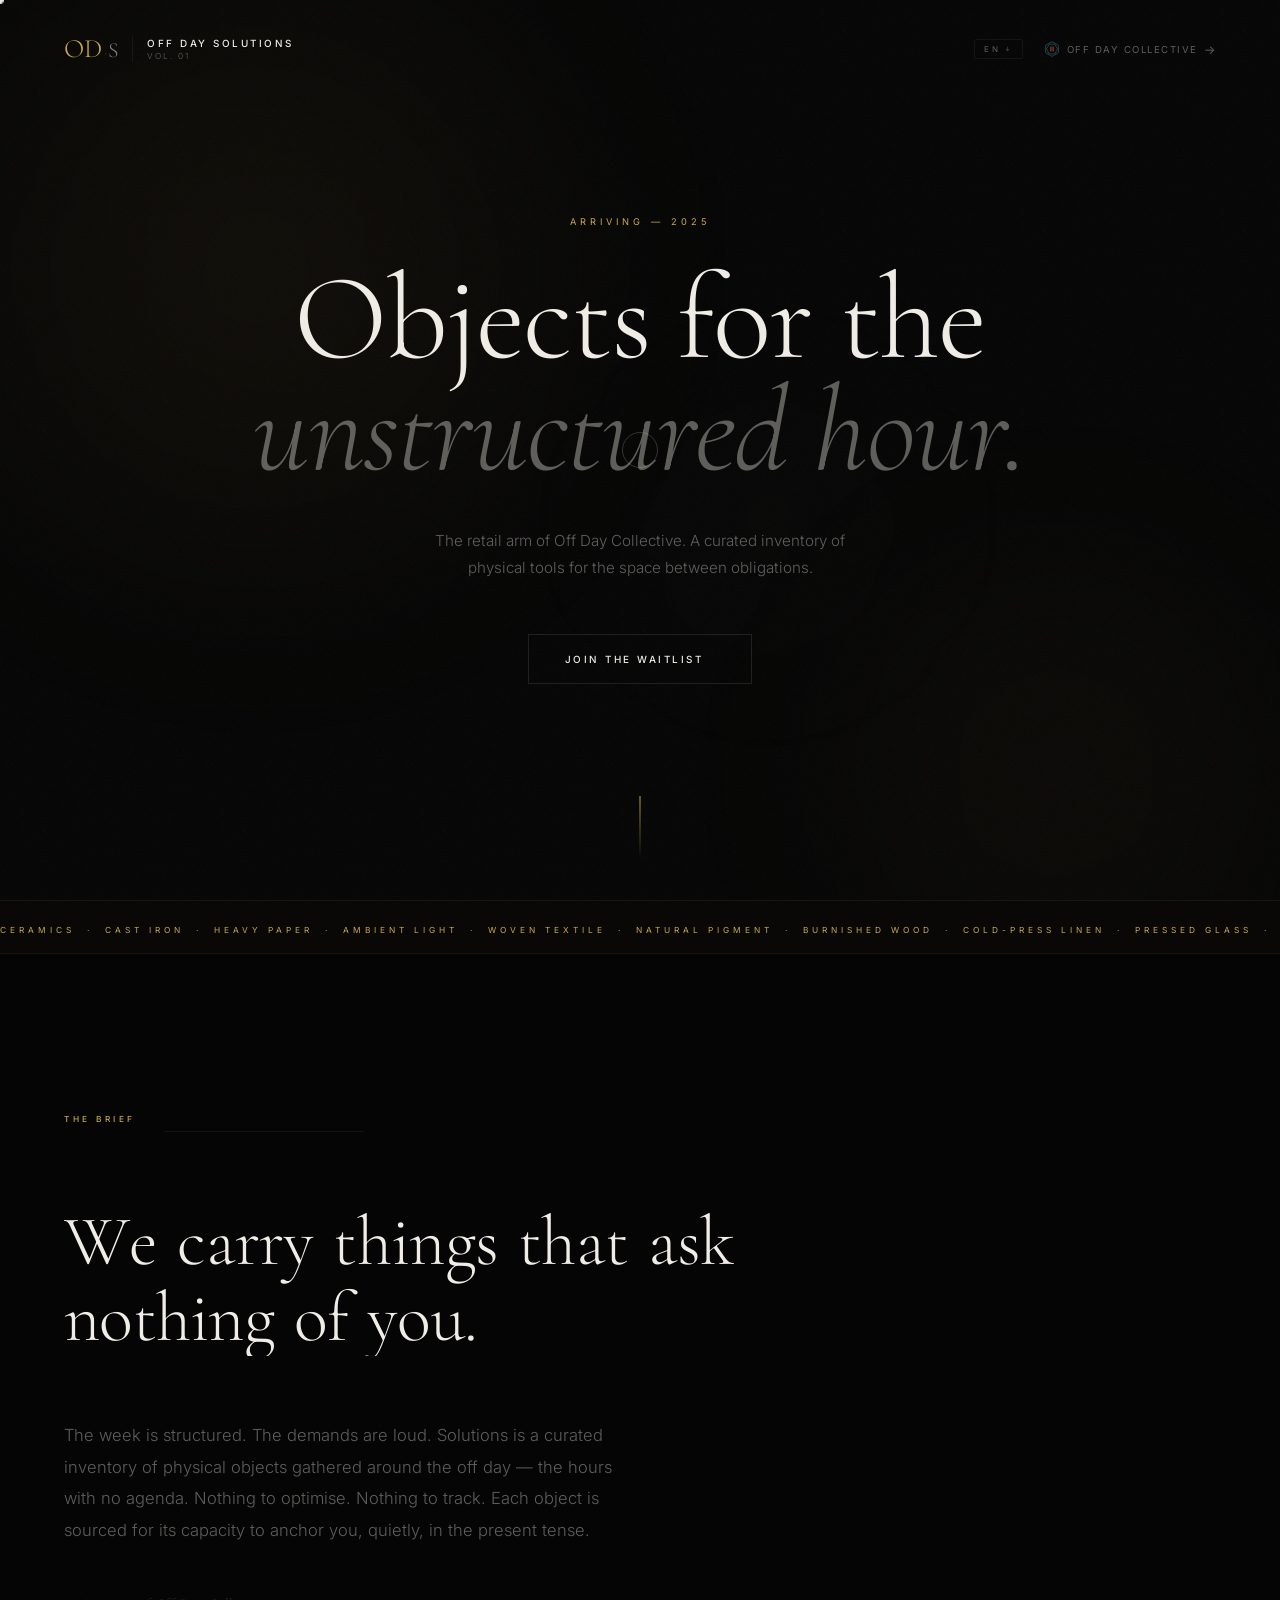
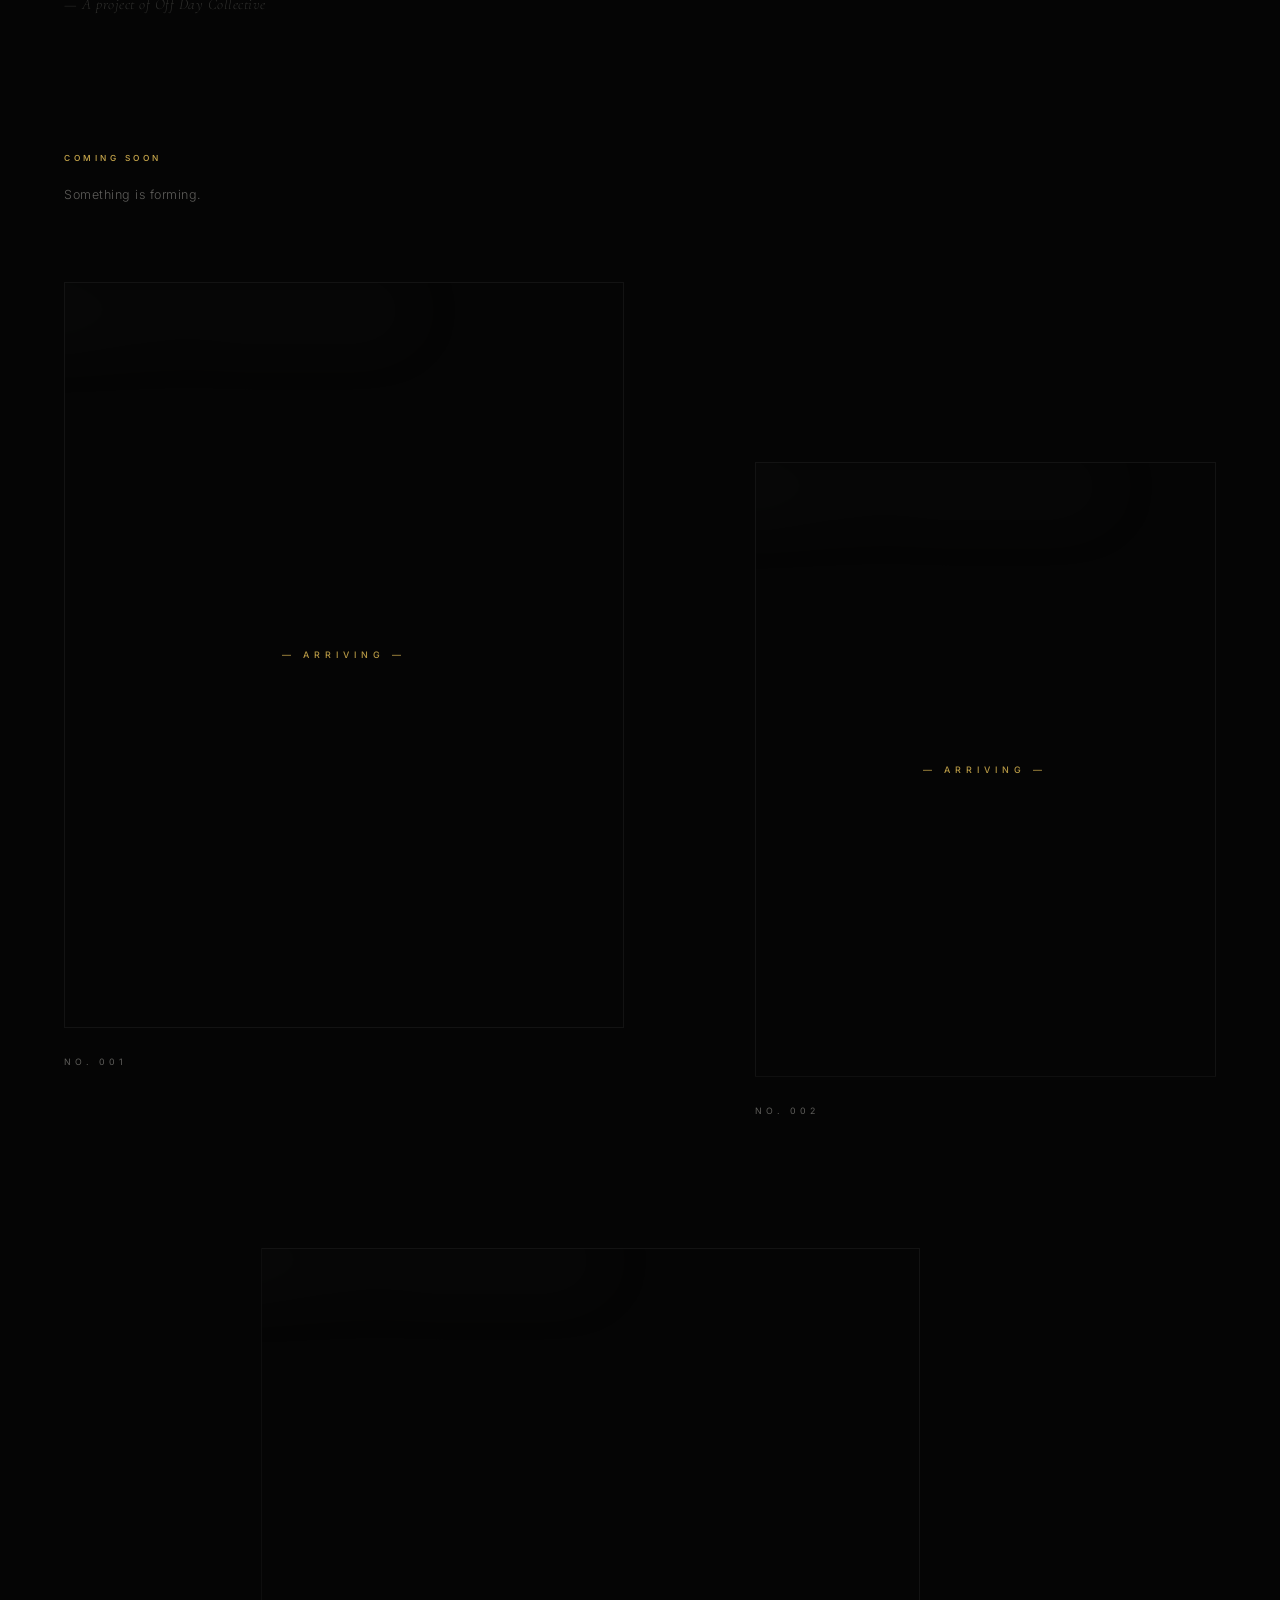
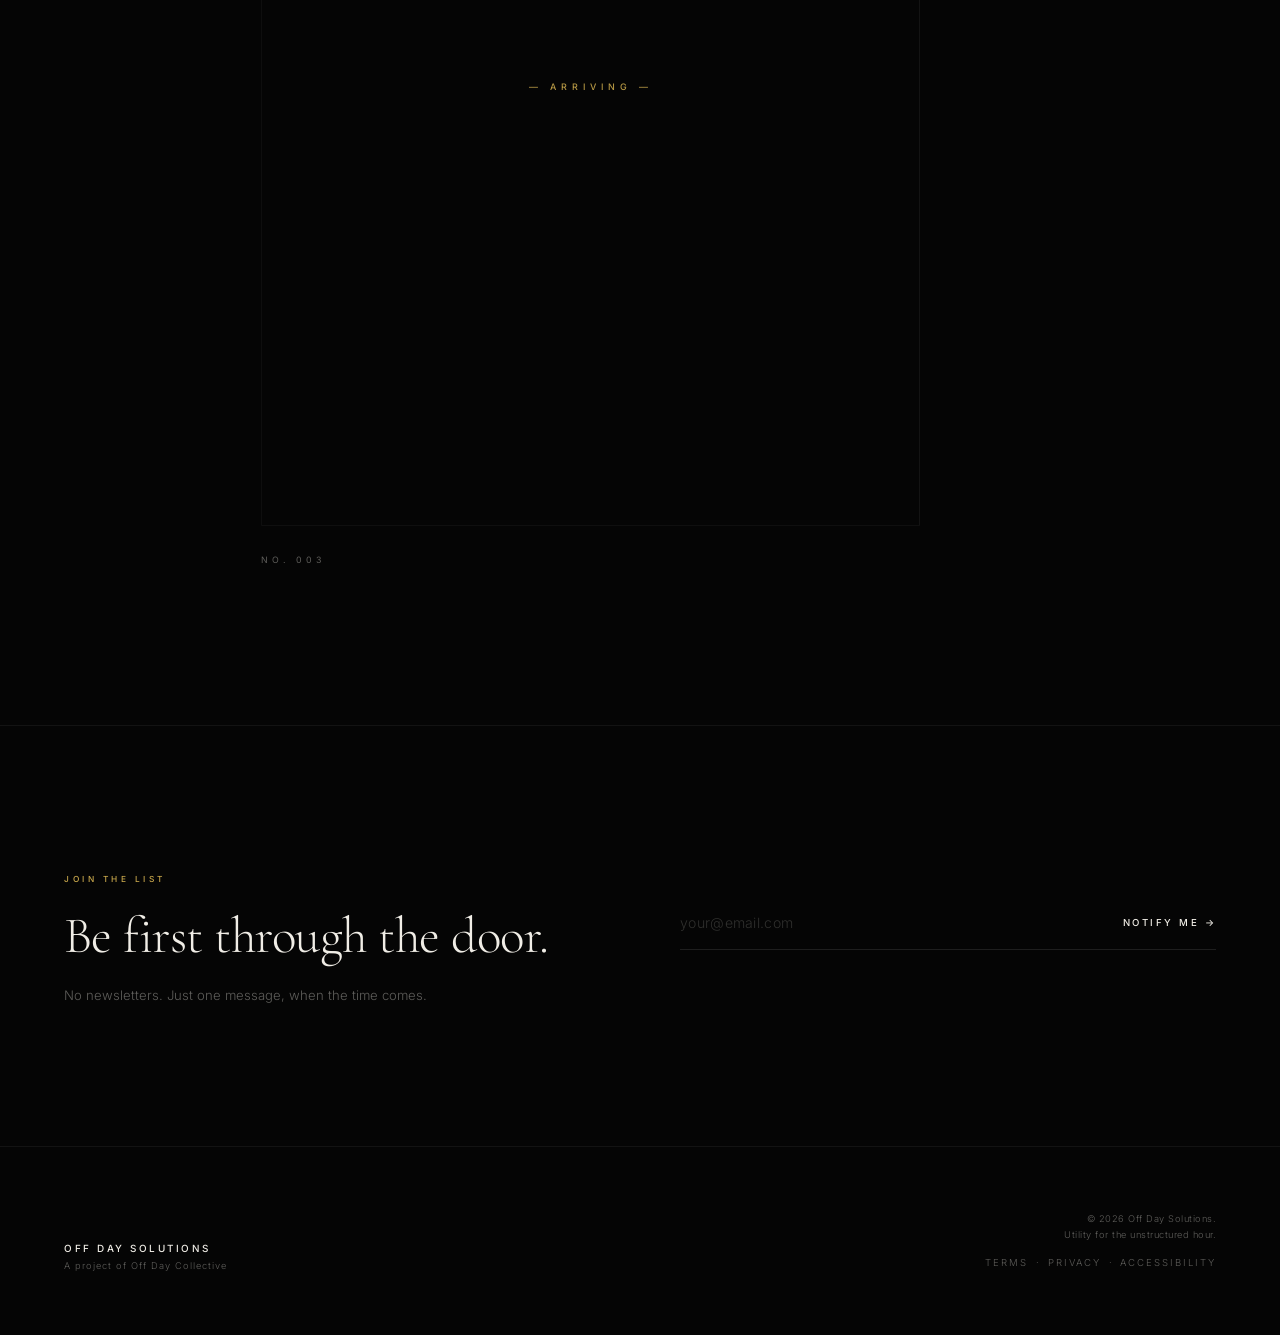
==== commit 704d26b5: "Add OD·S mark refinement and 7-language i18n system - ODS mark: increase size (1.65rem), add '·' sep" ====
--- a/index.html
+++ b/index.html
@@ -10,6 +10,15 @@
     <link rel="preconnect" href="https://fonts.gstatic.com" crossorigin>
     <link href="https://fonts.googleapis.com/css2?family=Cormorant+Garamond:ital,wght@0,300;0,400;1,300;1,400&family=Inter:wght@300;400;500&display=swap" rel="stylesheet">
     <link rel="stylesheet" href="css/style.css">
+
+    <link rel="alternate" hreflang="en" href="https://offday.solutions/">
+    <link rel="alternate" hreflang="es" href="https://offday.solutions/">
+    <link rel="alternate" hreflang="fr" href="https://offday.solutions/">
+    <link rel="alternate" hreflang="de" href="https://offday.solutions/">
+    <link rel="alternate" hreflang="pt" href="https://offday.solutions/">
+    <link rel="alternate" hreflang="ja" href="https://offday.solutions/">
+    <link rel="alternate" hreflang="zh" href="https://offday.solutions/">
+    <link rel="alternate" hreflang="x-default" href="https://offday.solutions/">
 </head>
 <body>
 
@@ -26,16 +35,33 @@
     <!-- Navigation -->
     <nav class="store-nav" id="store-nav">
         <a href="/" class="nav-logo hover-magnetic">
-            <span class="nav-logo-mark" aria-hidden="true"><span class="nav-logo-od">OD</span><span class="nav-logo-s">S</span></span>
+            <span class="nav-logo-mark" aria-hidden="true"><span class="nav-logo-od">OD</span><span class="nav-logo-sep">·</span><span class="nav-logo-s">S</span></span>
             <span class="nav-logo-text">
                 <span class="nav-logo-main">Off Day Solutions</span>
                 <span class="nav-logo-sub">Vol. 01</span>
             </span>
         </a>
-        <a href="https://www.offdaycollective.com" class="nav-link hover-magnetic" target="_blank" rel="noopener noreferrer">
-            <svg class="nav-odc-mark" viewBox="0 0 200 200" width="18" height="18" aria-hidden="true" fill="none" xmlns="http://www.w3.org/2000/svg"><polygon points="100,18 171,59 171,141 100,182 29,141 29,59" stroke="#2E6070" stroke-width="9" stroke-linejoin="round"/><polygon points="131,46 162,100 131,154 69,154 38,100 69,46" stroke="#2E6070" stroke-width="9" stroke-linejoin="round"/><rect x="82" y="72" width="12" height="56" rx="2" fill="#C05530"/><rect x="106" y="72" width="12" height="56" rx="2" fill="#C05530"/></svg>
-            Off Day Collective <span class="nav-arrow">→</span>
-        </a>
+        <div class="nav-right">
+            <div class="lang-picker" id="lang-picker">
+                <button class="lang-btn hover-magnetic" id="lang-btn" aria-haspopup="listbox" aria-expanded="false" aria-label="Select language">
+                    <span id="lang-code">EN</span>
+                    <span class="lang-chevron" aria-hidden="true">↓</span>
+                </button>
+                <ul class="lang-dropdown" id="lang-dropdown" role="listbox" aria-label="Language options">
+                    <li role="option" data-lang="en"  class="lang-option active">English</li>
+                    <li role="option" data-lang="es"  class="lang-option">Español</li>
+                    <li role="option" data-lang="fr"  class="lang-option">Français</li>
+                    <li role="option" data-lang="de"  class="lang-option">Deutsch</li>
+                    <li role="option" data-lang="pt"  class="lang-option">Português</li>
+                    <li role="option" data-lang="ja"  class="lang-option">日本語</li>
+                    <li role="option" data-lang="zh"  class="lang-option">中文</li>
+                </ul>
+            </div>
+            <a href="https://www.offdaycollective.com" class="nav-link hover-magnetic" target="_blank" rel="noopener noreferrer">
+                <svg class="nav-odc-mark" viewBox="0 0 200 200" width="18" height="18" aria-hidden="true" fill="none" xmlns="http://www.w3.org/2000/svg"><polygon points="100,18 171,59 171,141 100,182 29,141 29,59" stroke="#2E6070" stroke-width="9" stroke-linejoin="round"/><polygon points="131,46 162,100 131,154 69,154 38,100 69,46" stroke="#2E6070" stroke-width="9" stroke-linejoin="round"/><rect x="82" y="72" width="12" height="56" rx="2" fill="#C05530"/><rect x="106" y="72" width="12" height="56" rx="2" fill="#C05530"/></svg>
+                Off Day Collective <span class="nav-arrow">→</span>
+            </a>
+        </div>
     </nav>
 
     <!-- Hero -->
@@ -48,16 +74,16 @@
         </div>
 
         <div class="hero-content">
-            <span class="hero-eyebrow fade-up">Arriving — 2025</span>
-            <h1 class="hero-title fade-up" style="--delay: 0.1s">
+            <span class="hero-eyebrow fade-up" data-i18n="hero.eyebrow">Arriving — 2025</span>
+            <h1 class="hero-title fade-up" style="--delay: 0.1s" data-i18n-html="hero.title">
                 Objects for the<br><em>unstructured hour.</em>
             </h1>
-            <p class="hero-sub fade-up" style="--delay: 0.22s">
+            <p class="hero-sub fade-up" style="--delay: 0.22s" data-i18n-html="hero.sub">
                 The retail arm of Off Day Collective. A curated inventory of<br class="hero-br">
                 physical tools for the space between obligations.
             </p>
             <a href="#waitlist" class="hero-cta hover-magnetic fade-up" style="--delay: 0.34s">
-                Join the waitlist
+                <span data-i18n="hero.cta">Join the waitlist</span>
                 <span class="cta-line" aria-hidden="true"></span>
             </a>
         </div>
@@ -70,7 +96,7 @@
     <!-- Marquee Band -->
     <section class="marquee-band" aria-hidden="true">
         <div class="marquee-track">
-            <span class="marquee-content">Ceramics &nbsp;·&nbsp; Cast Iron &nbsp;·&nbsp; Heavy Paper &nbsp;·&nbsp; Ambient Light &nbsp;·&nbsp; Woven Textile &nbsp;·&nbsp; Natural Pigment &nbsp;·&nbsp; Burnished Wood &nbsp;·&nbsp; Cold-Press Linen &nbsp;·&nbsp; Pressed Glass &nbsp;·&nbsp; Botanical Extract &nbsp;·&nbsp; Raw Stone &nbsp;·&nbsp; Hand-Stitched Leather &nbsp;·&nbsp; Beeswax &nbsp;·&nbsp; Smoked Oak &nbsp;·&nbsp; Matte Brass &nbsp;·&nbsp; Reclaimed Slate &nbsp;·&nbsp;</span><span class="marquee-content">Ceramics &nbsp;·&nbsp; Cast Iron &nbsp;·&nbsp; Heavy Paper &nbsp;·&nbsp; Ambient Light &nbsp;·&nbsp; Woven Textile &nbsp;·&nbsp; Natural Pigment &nbsp;·&nbsp; Burnished Wood &nbsp;·&nbsp; Cold-Press Linen &nbsp;·&nbsp; Pressed Glass &nbsp;·&nbsp; Botanical Extract &nbsp;·&nbsp; Raw Stone &nbsp;·&nbsp; Hand-Stitched Leather &nbsp;·&nbsp; Beeswax &nbsp;·&nbsp; Smoked Oak &nbsp;·&nbsp; Matte Brass &nbsp;·&nbsp; Reclaimed Slate &nbsp;·&nbsp;</span>
+            <span class="marquee-content" data-i18n-html="marquee">Ceramics &nbsp;·&nbsp; Cast Iron &nbsp;·&nbsp; Heavy Paper &nbsp;·&nbsp; Ambient Light &nbsp;·&nbsp; Woven Textile &nbsp;·&nbsp; Natural Pigment &nbsp;·&nbsp; Burnished Wood &nbsp;·&nbsp; Cold-Press Linen &nbsp;·&nbsp; Pressed Glass &nbsp;·&nbsp; Botanical Extract &nbsp;·&nbsp; Raw Stone &nbsp;·&nbsp; Hand-Stitched Leather &nbsp;·&nbsp; Beeswax &nbsp;·&nbsp; Smoked Oak &nbsp;·&nbsp; Matte Brass &nbsp;·&nbsp; Reclaimed Slate &nbsp;·&nbsp;</span><span class="marquee-content" data-i18n-html="marquee">Ceramics &nbsp;·&nbsp; Cast Iron &nbsp;·&nbsp; Heavy Paper &nbsp;·&nbsp; Ambient Light &nbsp;·&nbsp; Woven Textile &nbsp;·&nbsp; Natural Pigment &nbsp;·&nbsp; Burnished Wood &nbsp;·&nbsp; Cold-Press Linen &nbsp;·&nbsp; Pressed Glass &nbsp;·&nbsp; Botanical Extract &nbsp;·&nbsp; Raw Stone &nbsp;·&nbsp; Hand-Stitched Leather &nbsp;·&nbsp; Beeswax &nbsp;·&nbsp; Smoked Oak &nbsp;·&nbsp; Matte Brass &nbsp;·&nbsp; Reclaimed Slate &nbsp;·&nbsp;</span>
         </div>
     </section>
 
@@ -78,20 +104,20 @@
     <section class="manifesto">
         <div class="manifesto-inner">
             <div class="manifesto-header fade-up">
-                <span class="section-label">The Brief</span>
+                <span class="section-label" data-i18n="manifesto.label">The Brief</span>
                 <div class="manifesto-rule"></div>
             </div>
-            <h2 class="manifesto-text split-reveal">
+            <h2 class="manifesto-text split-reveal" data-i18n="manifesto.h2">
                 We carry things that ask nothing of you.
             </h2>
-            <p class="manifesto-body fade-up">
+            <p class="manifesto-body fade-up" data-i18n-html="manifesto.body">
                 The week is structured. The demands are loud. Solutions is a curated inventory of physical
                 objects gathered around the off day — the hours with no agenda. Nothing to optimise.
                 Nothing to track. Each object is sourced for its capacity to anchor you, quietly,
                 in the present tense.
             </p>
             <div class="manifesto-footnote fade-up">
-                <span>— A project of Off Day Collective</span>
+                <span data-i18n="manifesto.footnote">— A project of Off Day Collective</span>
             </div>
         </div>
     </section>
@@ -99,8 +125,8 @@
     <!-- Product Preview -->
     <section class="preview">
         <div class="preview-header fade-up">
-            <span class="section-label">Coming Soon</span>
-            <p class="preview-intro">Something is forming.</p>
+            <span class="section-label" data-i18n="preview.label">Coming Soon</span>
+            <p class="preview-intro" data-i18n="preview.intro">Something is forming.</p>
         </div>
 
         <div class="preview-grid">
@@ -113,7 +139,7 @@
                         class="parallax-img"
                     >
                     <div class="preview-overlay">
-                        <span class="preview-overlay-text">— Arriving —</span>
+                        <span class="preview-overlay-text" data-i18n="preview.overlay">— Arriving —</span>
                     </div>
                 </div>
                 <div class="preview-meta fade-up">
@@ -129,7 +155,7 @@
                         class="parallax-img"
                     >
                     <div class="preview-overlay">
-                        <span class="preview-overlay-text">— Arriving —</span>
+                        <span class="preview-overlay-text" data-i18n="preview.overlay">— Arriving —</span>
                     </div>
                 </div>
                 <div class="preview-meta fade-up">
@@ -145,7 +171,7 @@
                         class="parallax-img"
                     >
                     <div class="preview-overlay">
-                        <span class="preview-overlay-text">— Arriving —</span>
+                        <span class="preview-overlay-text" data-i18n="preview.overlay">— Arriving —</span>
                     </div>
                 </div>
                 <div class="preview-meta fade-up">
@@ -160,9 +186,9 @@
     <section class="waitlist" id="waitlist">
         <div class="waitlist-inner">
             <div class="waitlist-text fade-up">
-                <span class="section-label">Join the List</span>
-                <h3 class="waitlist-heading">Be first through the door.</h3>
-                <p class="waitlist-sub">
+                <span class="section-label" data-i18n="waitlist.label">Join the List</span>
+                <h3 class="waitlist-heading" data-i18n="waitlist.heading">Be first through the door.</h3>
+                <p class="waitlist-sub" data-i18n="waitlist.sub">
                     No newsletters. Just one message, when the time comes.
                 </p>
             </div>
@@ -177,10 +203,11 @@
                             name="email"
                             class="waitlist-input"
                             placeholder="your@email.com"
+                            data-i18n-placeholder="waitlist.placeholder"
                             autocomplete="email"
                             required
                         >
-                        <button type="submit" class="waitlist-btn hover-magnetic">
+                        <button type="submit" class="waitlist-btn hover-magnetic" data-i18n="waitlist.btn">
                             Notify Me
                         </button>
                     </div>
@@ -189,7 +216,7 @@
 
                 <div class="waitlist-success" id="waitlist-success" aria-live="polite">
                     <span class="success-mark">✦</span>
-                    <p>You're on the list. We'll be in touch when the doors open.</p>
+                    <p data-i18n="waitlist.success">You're on the list. We'll be in touch when the doors open.</p>
                 </div>
             </div>
         </div>
@@ -204,7 +231,7 @@
             </div>
             <div class="footer-meta">
                 <p>© 2026 Off Day Solutions.</p>
-                <p>Utility for the unstructured hour.</p>
+                <p data-i18n="footer.tagline">Utility for the unstructured hour.</p>
                 <nav class="footer-legal" aria-label="Legal">
                     <a href="/terms" class="footer-legal-link">Terms</a>
                     <span aria-hidden="true">·</span>
@@ -216,6 +243,7 @@
         </div>
     </footer>
 
+    <script src="js/i18n.js"></script>
     <script src="js/app.js"></script>
 </body>
 </html>
--- a/css/style.css
+++ b/css/style.css
@@ -123,7 +123,7 @@
 }
 .nav-logo-mark {
     font-family: 'Cormorant Garamond', serif;
-    font-size: 1.35rem;
+    font-size: 1.65rem;
     font-weight: 300;
     line-height: 1;
     display: flex;
@@ -136,9 +136,14 @@
 .nav-logo-od {
     color: var(--accent-gold);
 }
+.nav-logo-sep {
+    color: var(--text-faint);
+    font-size: 0.65em;
+    margin: 0 1px;
+}
 .nav-logo-s {
-    color: var(--text-muted);
-    font-size: 0.7em;
+    color: rgba(240, 237, 230, 0.52);
+    font-size: 0.82em;
 }
 .nav-logo-text {
     display: flex;
@@ -847,3 +852,68 @@
     .marquee-track { animation: none; }
     .parallax-img { transform: none !important; }
 }
+
+/* ── Nav Right + Lang Picker ──────────────────────────────── */
+.nav-right {
+    display: flex;
+    align-items: center;
+    gap: 20px;
+}
+.lang-picker { position: relative; }
+.lang-btn {
+    display: flex;
+    align-items: center;
+    gap: 5px;
+    background: none;
+    border: 1px solid var(--ui-border);
+    color: var(--text-muted);
+    font-family: 'Inter', sans-serif;
+    font-size: 0.5rem;
+    font-weight: 400;
+    letter-spacing: 2.5px;
+    text-transform: uppercase;
+    padding: 5px 9px;
+    border-radius: 2px;
+    transition: color 0.3s, border-color 0.3s;
+    line-height: 1;
+}
+.lang-btn:hover { color: var(--text-main); border-color: var(--ui-border-strong); }
+.lang-chevron {
+    font-size: 0.75em;
+    display: inline-block;
+    transition: transform 0.25s var(--ease-out-expo);
+}
+.lang-btn[aria-expanded="true"] .lang-chevron { transform: rotate(180deg); }
+.lang-dropdown {
+    position: absolute;
+    top: calc(100% + 10px);
+    right: 0;
+    list-style: none;
+    background: #0e0e0e;
+    border: 1px solid var(--ui-border);
+    border-radius: 2px;
+    padding: 6px 0;
+    min-width: 130px;
+    opacity: 0;
+    transform: translateY(-6px);
+    pointer-events: none;
+    transition: opacity 0.2s, transform 0.22s var(--ease-out-expo);
+    z-index: 2000;
+}
+.lang-dropdown.is-open {
+    opacity: 1;
+    transform: translateY(0);
+    pointer-events: auto;
+}
+.lang-option {
+    font-family: 'Inter', sans-serif;
+    font-size: 0.58rem;
+    font-weight: 300;
+    letter-spacing: 1px;
+    color: var(--text-muted);
+    padding: 9px 16px;
+    transition: color 0.2s, background 0.2s;
+    list-style: none;
+}
+.lang-option:hover { color: var(--text-main); background: rgba(255,255,255,0.04); }
+.lang-option.active { color: var(--accent-gold); }
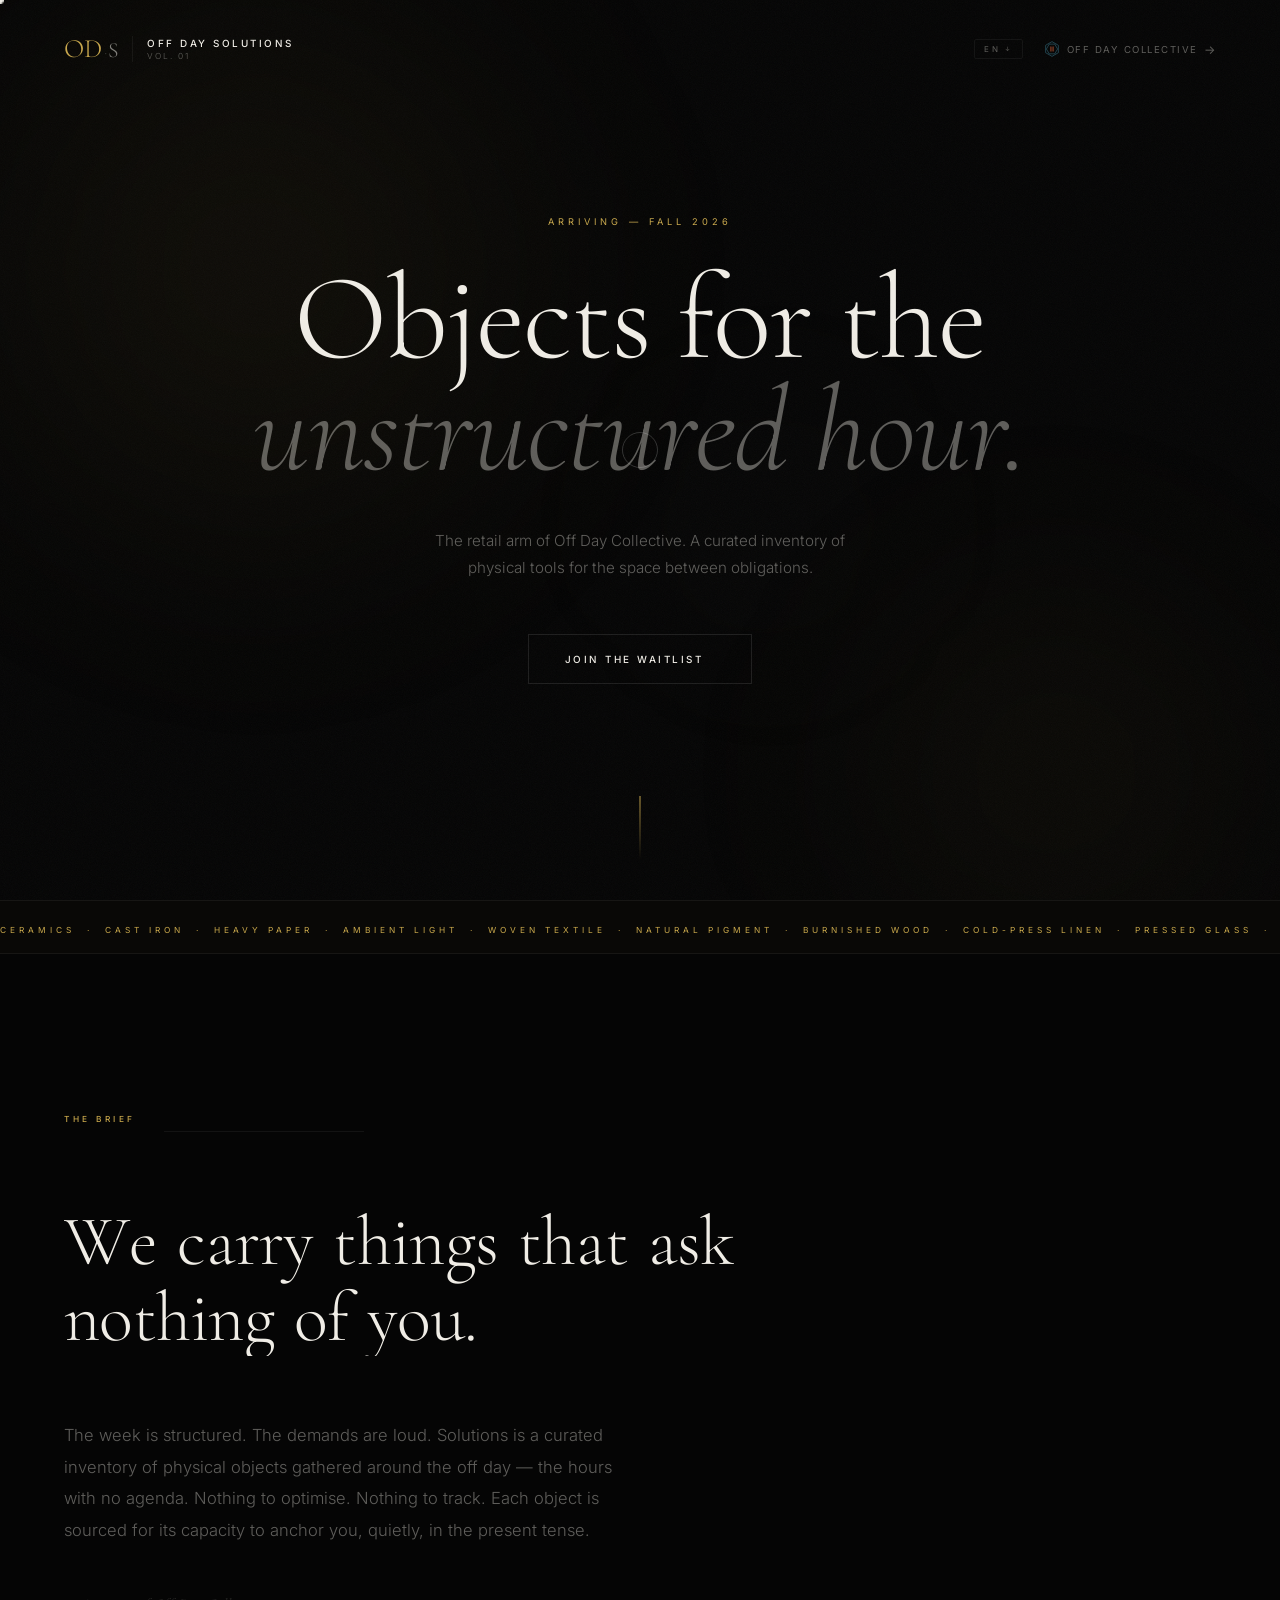
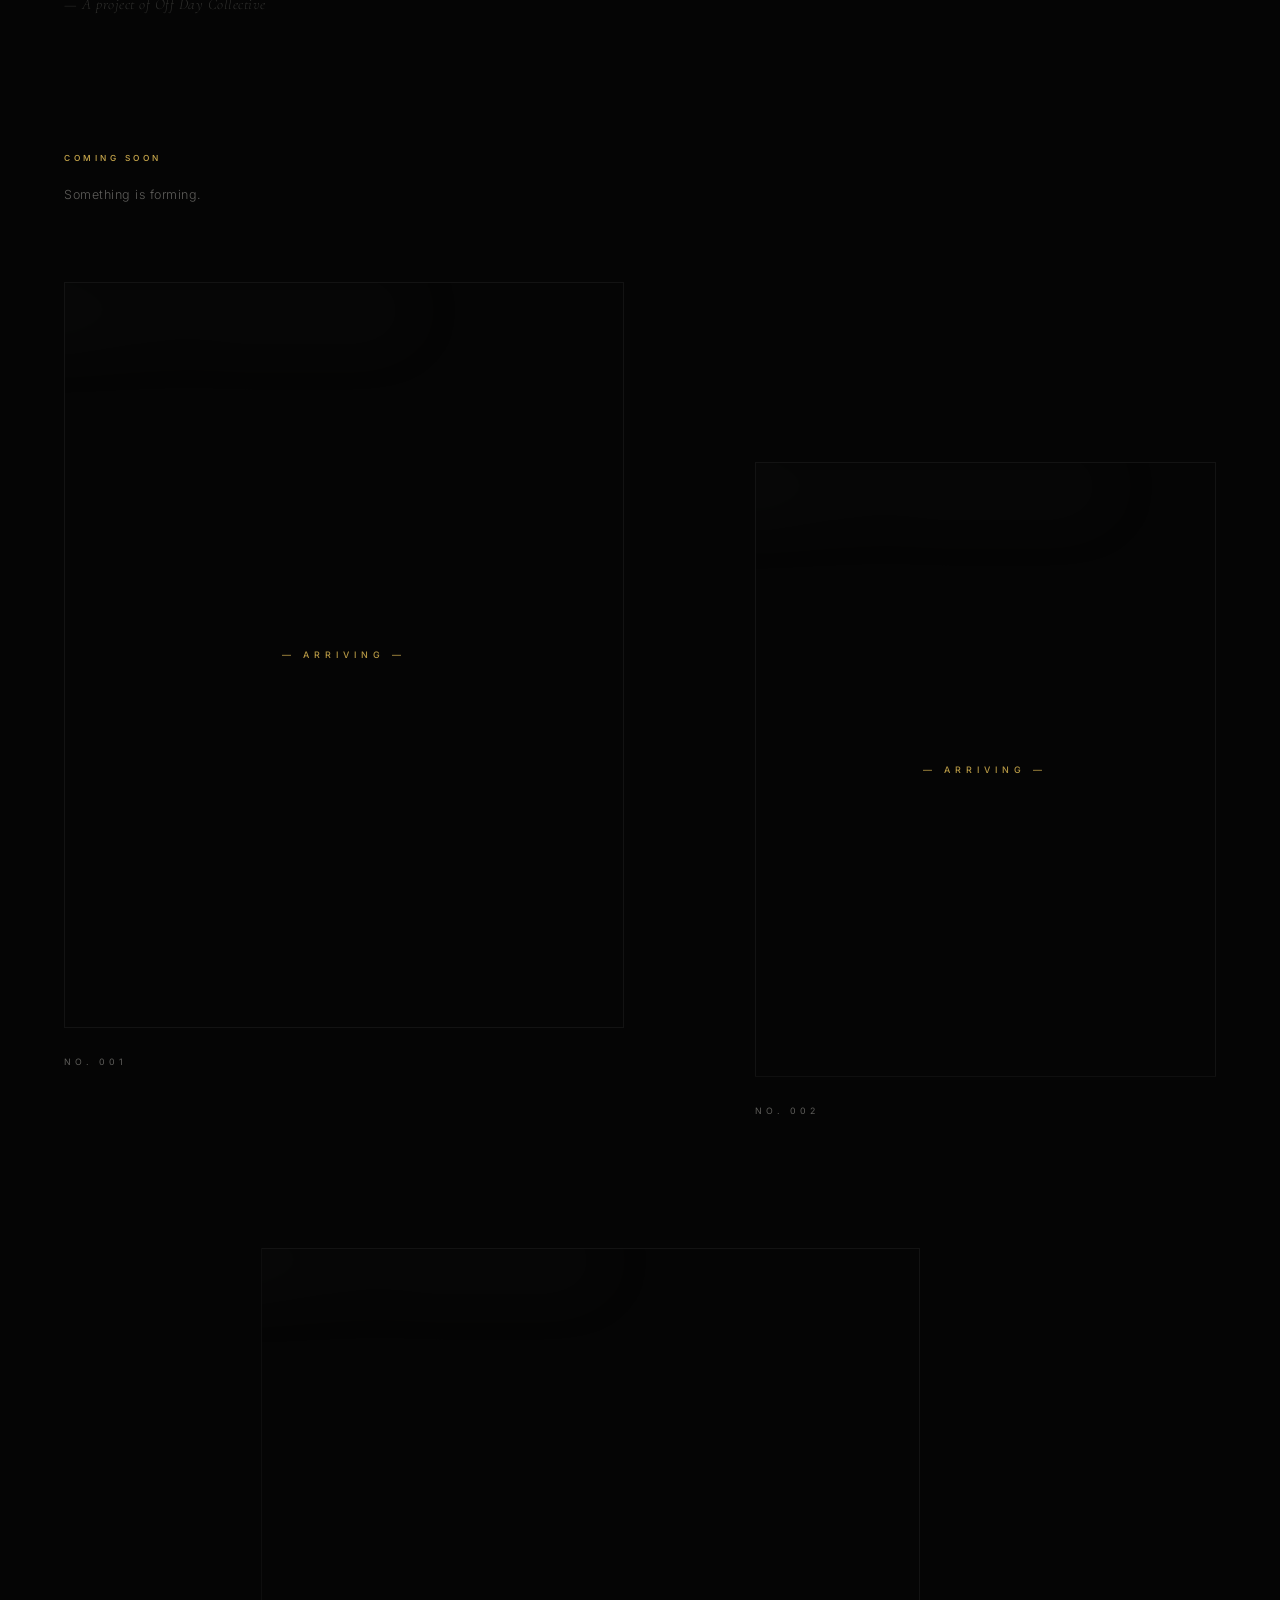
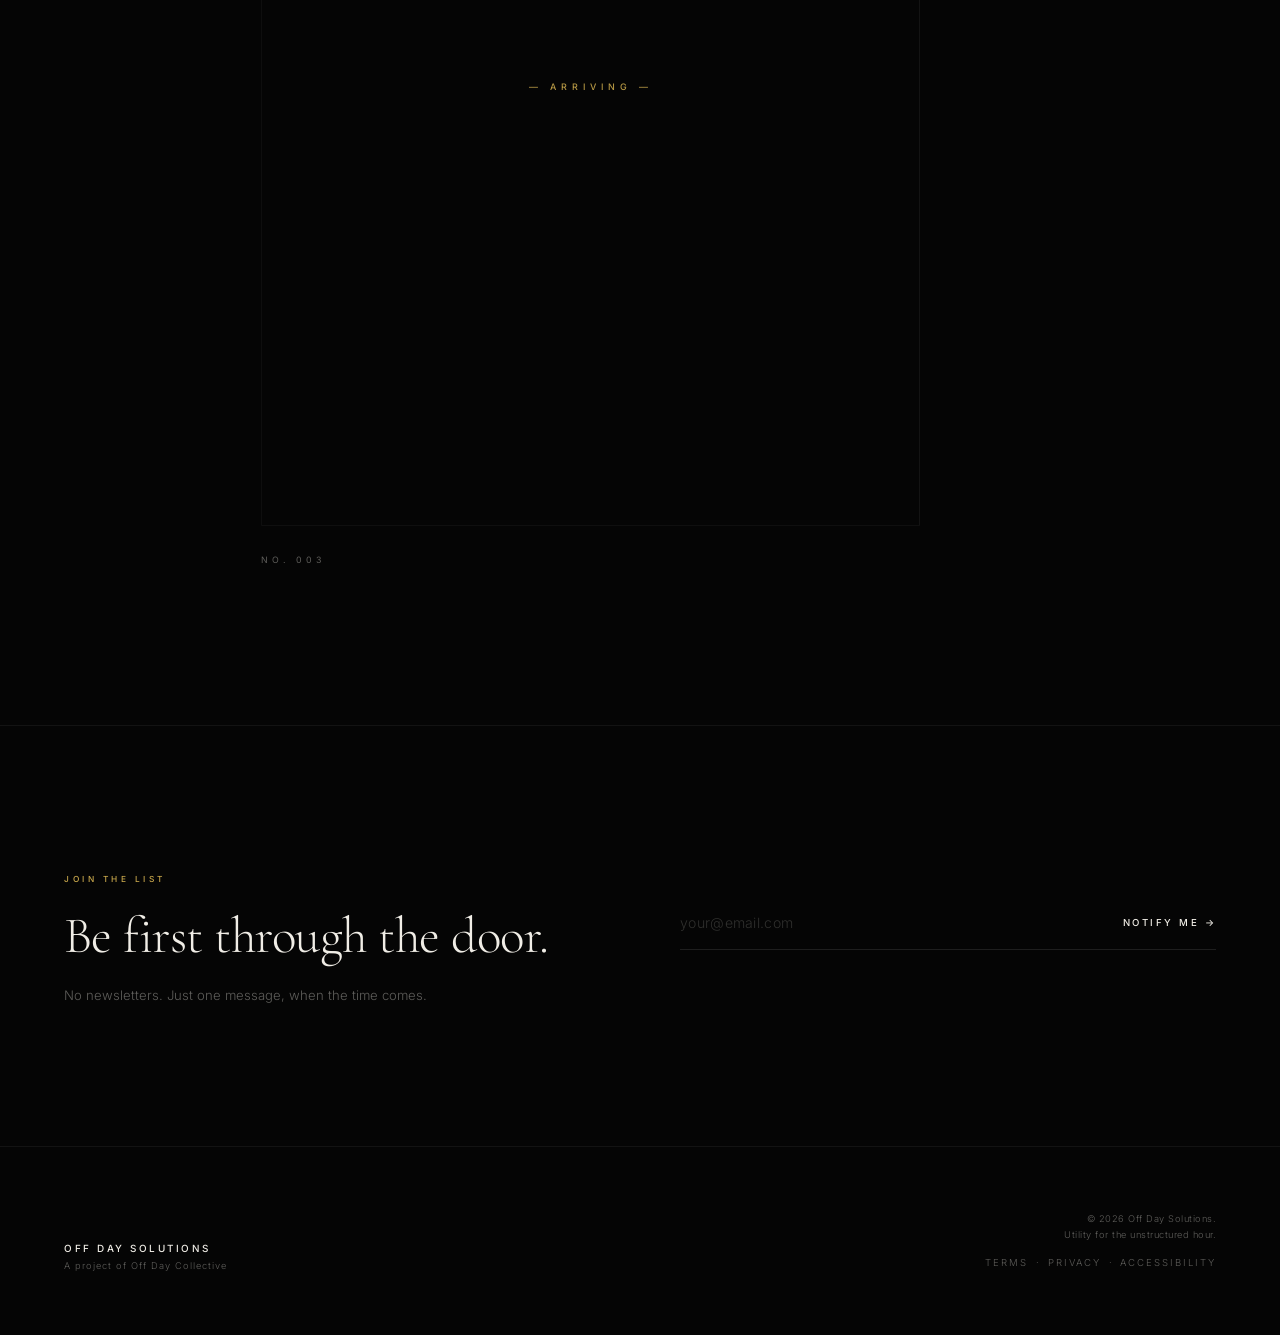
==== commit d68246d7: "Update release date from 2025 to Fall 2026" ====
--- a/index.html
+++ b/index.html
@@ -74,7 +74,7 @@
         </div>
 
         <div class="hero-content">
-            <span class="hero-eyebrow fade-up" data-i18n="hero.eyebrow">Arriving — 2025</span>
+            <span class="hero-eyebrow fade-up" data-i18n="hero.eyebrow">Arriving — Fall 2026</span>
             <h1 class="hero-title fade-up" style="--delay: 0.1s" data-i18n-html="hero.title">
                 Objects for the<br><em>unstructured hour.</em>
             </h1>
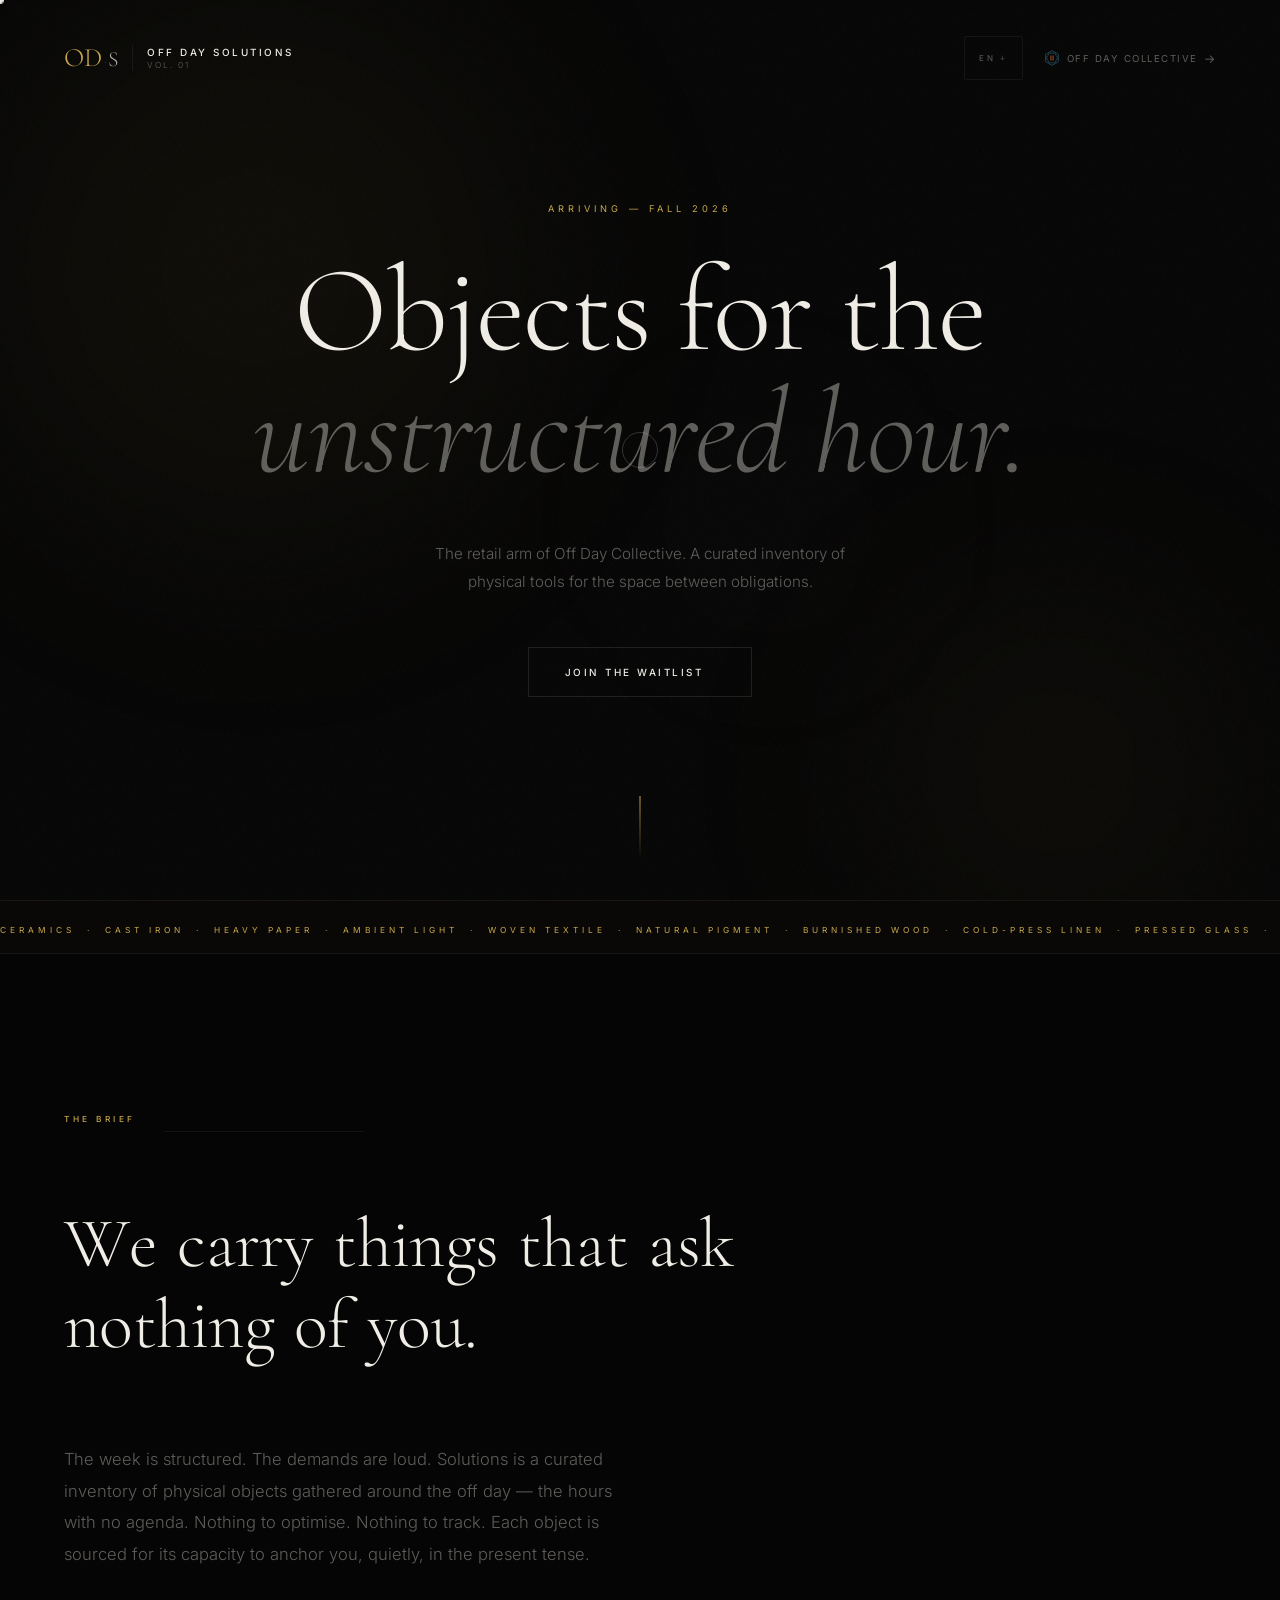
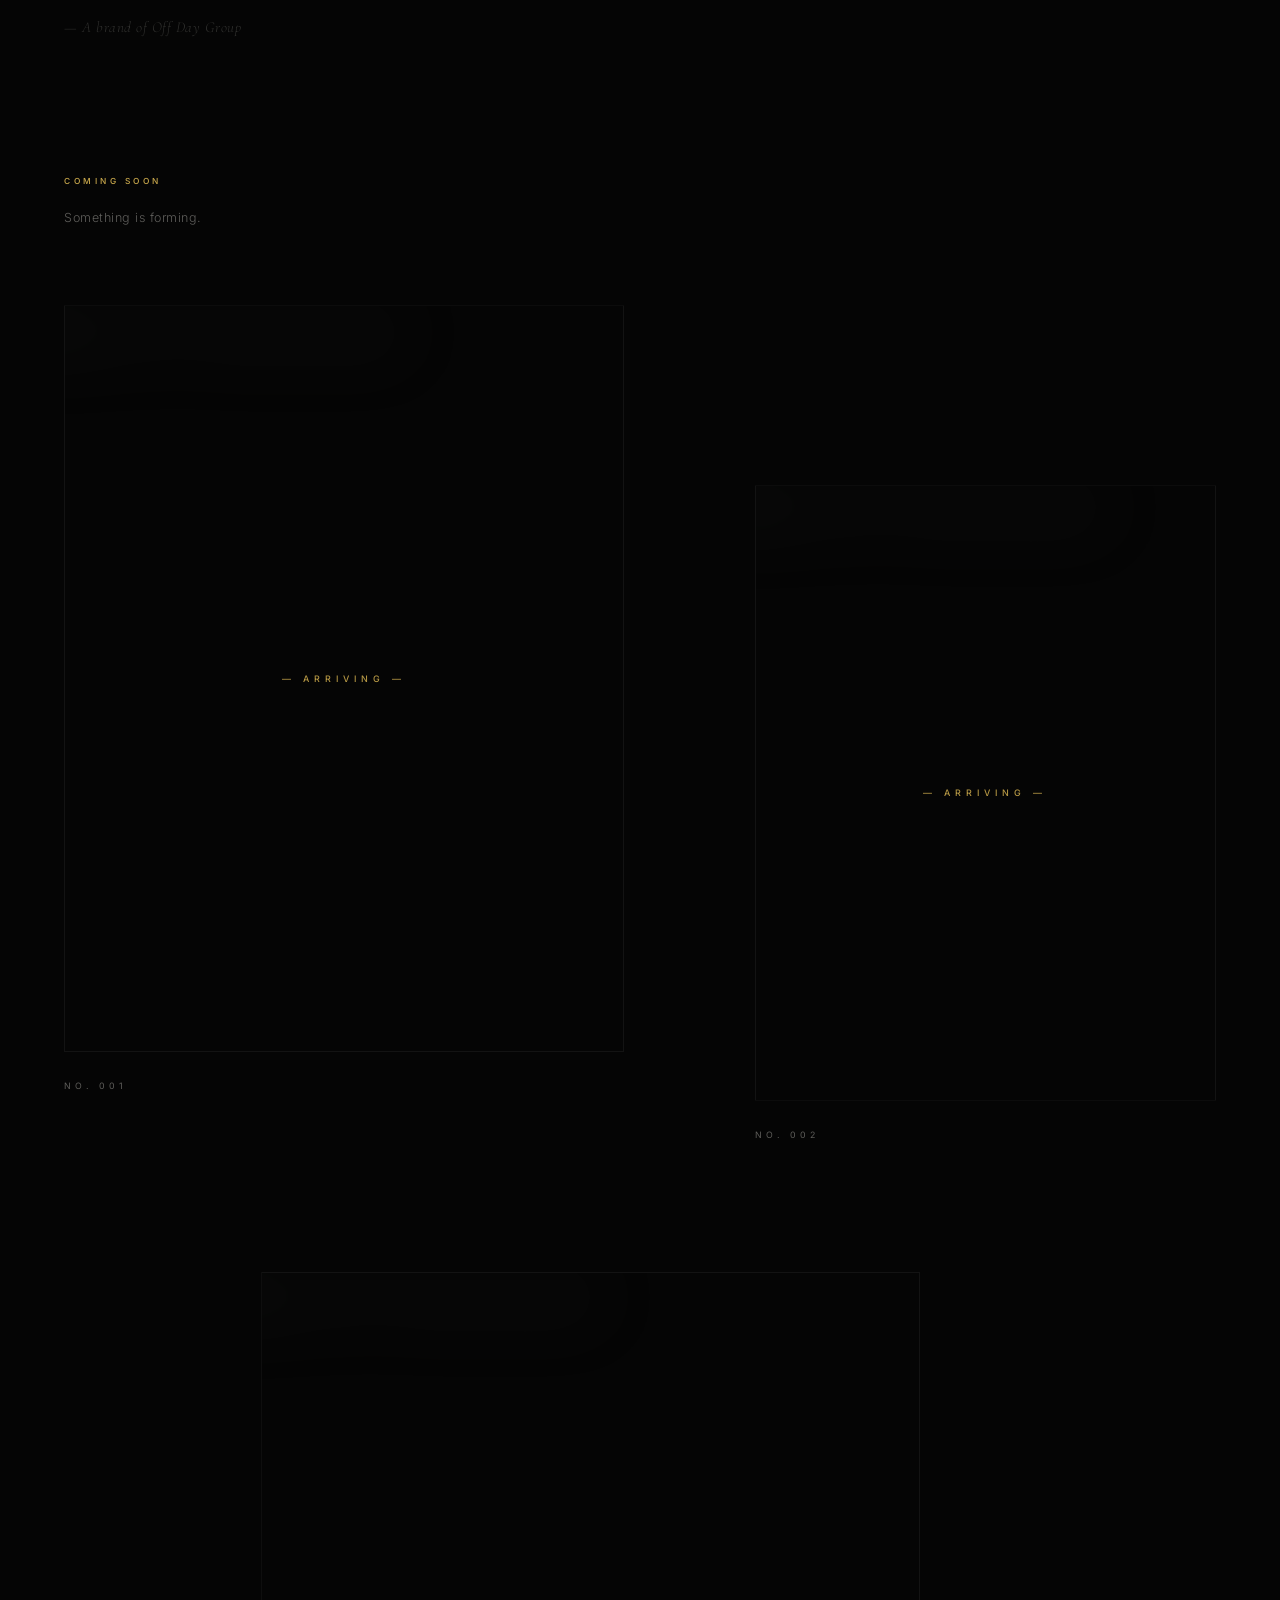
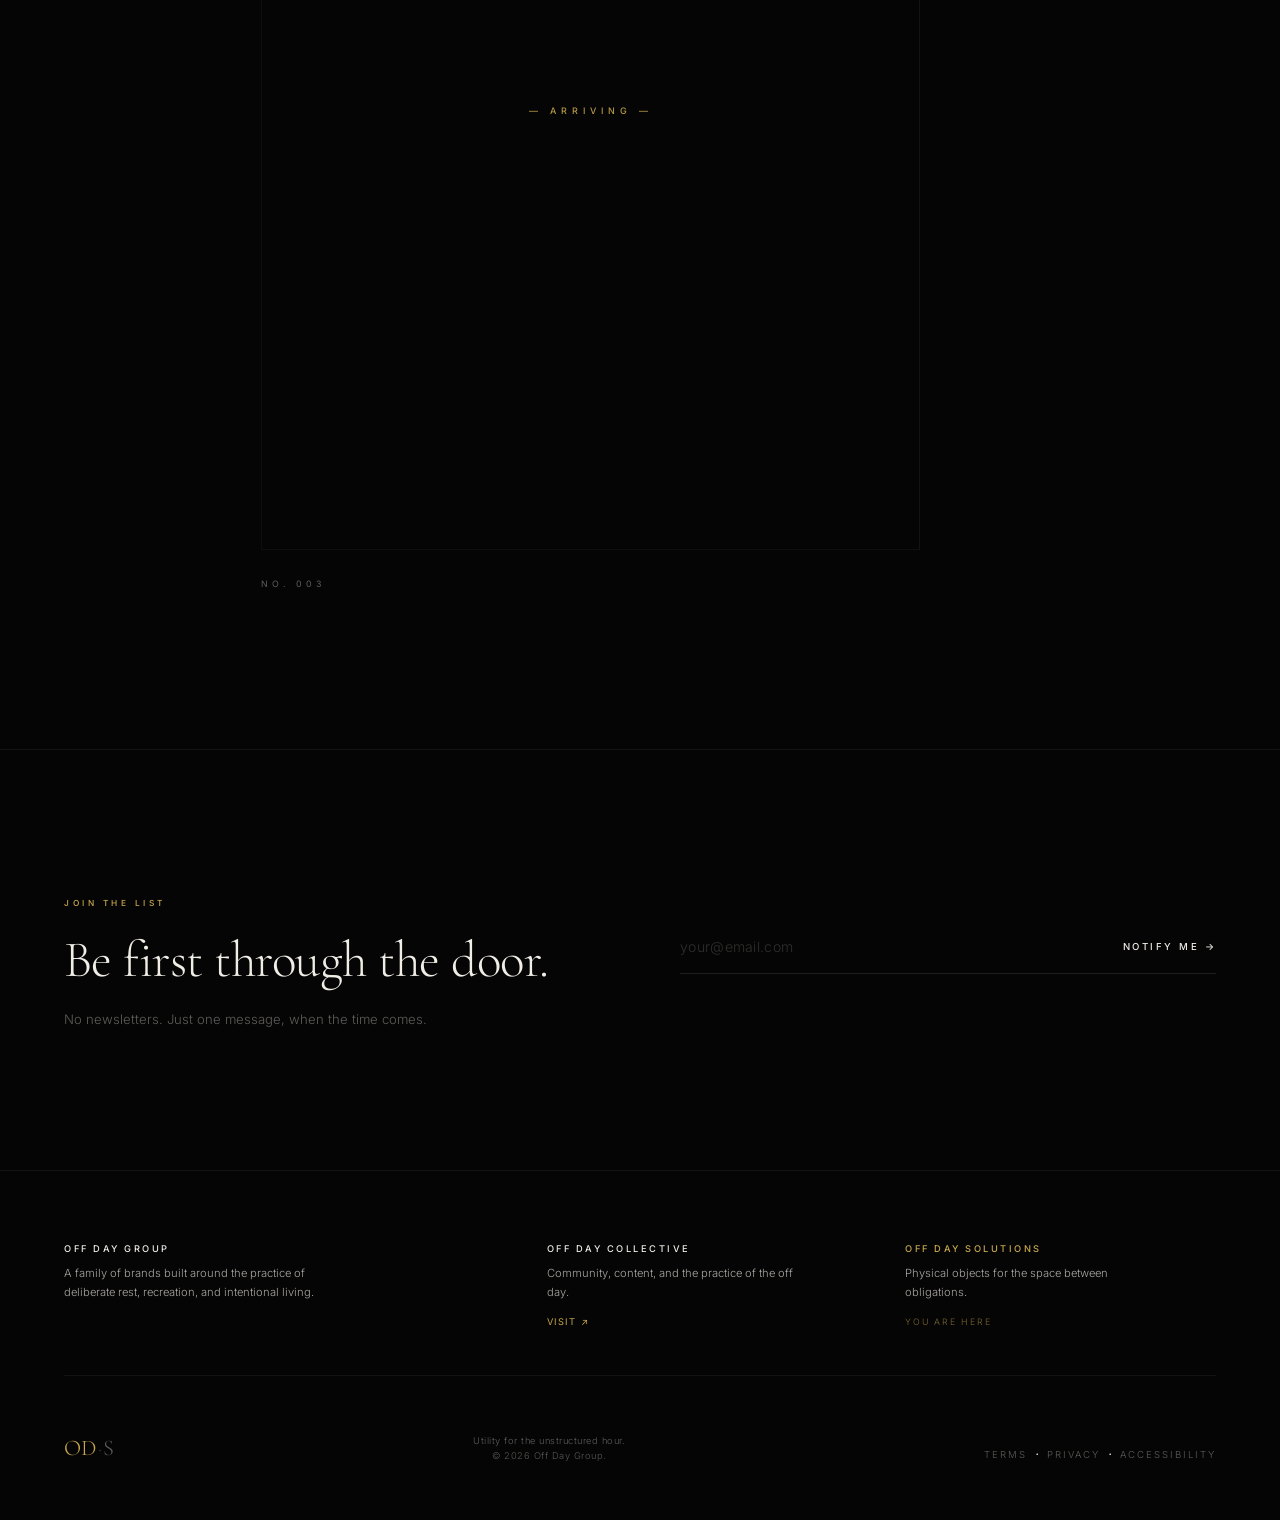
==== commit 4073bcbf: "UX/UI audit + Off Day Group rebrand: fixes, SEO, exit card, mobile Bugs & accessibility: - Fix skip " ====
--- a/index.html
+++ b/index.html
@@ -3,8 +3,49 @@
 <head>
     <meta charset="UTF-8">
     <meta name="viewport" content="width=device-width, initial-scale=1.0">
+
+    <!-- Favicon — OD·S brand mark -->
+    <link rel="icon" type="image/svg+xml" href="data:image/svg+xml,<svg xmlns='http://www.w3.org/2000/svg' viewBox='0 0 32 32'><rect width='32' height='32' rx='3' fill='%23050505'/><text x='16' y='13' dominant-baseline='middle' text-anchor='middle' font-family='Georgia,serif' font-size='9' font-weight='400' fill='%23C9A84C' letter-spacing='1'>OD</text><line x1='7' y1='18' x2='25' y2='18' stroke='%23C9A84C' stroke-width='0.6' opacity='0.5'/><text x='16' y='24' dominant-baseline='middle' text-anchor='middle' font-family='Georgia,serif' font-size='7' font-weight='300' fill='%23C9A84C' letter-spacing='2' opacity='0.8'>S</text></svg>">
+    <link rel="apple-touch-icon" href="data:image/svg+xml,<svg xmlns='http://www.w3.org/2000/svg' viewBox='0 0 180 180'><rect width='180' height='180' rx='20' fill='%23050505'/><text x='90' y='72' dominant-baseline='middle' text-anchor='middle' font-family='Georgia,serif' font-size='52' font-weight='400' fill='%23C9A84C' letter-spacing='4'>OD</text><line x1='36' y1='100' x2='144' y2='100' stroke='%23C9A84C' stroke-width='2' opacity='0.5'/><text x='90' y='133' dominant-baseline='middle' text-anchor='middle' font-family='Georgia,serif' font-size='38' font-weight='300' fill='%23C9A84C' letter-spacing='10' opacity='0.8'>S</text></svg>">
+
     <title>Off Day Solutions — Objects for the Unstructured Hour</title>
-    <meta name="description" content="The retail arm of Off Day Collective. A curated inventory of physical tools for the space between obligations. Arriving 2025.">
+    <meta name="description" content="The retail arm of Off Day Collective. A curated inventory of physical tools for the space between obligations. Part of Off Day Group. Arriving Fall 2026.">
+    <meta name="theme-color" content="#050505">
+
+    <!-- Open Graph — controls iMessage/SMS rich link preview -->
+    <meta property="og:type" content="website">
+    <meta property="og:url" content="https://offday.solutions/">
+    <meta property="og:title" content="Off Day Solutions — Objects for the Unstructured Hour">
+    <meta property="og:description" content="A curated inventory of physical tools for the space between obligations. Arriving Fall 2026.">
+    <meta property="og:image" content="https://offday.solutions/og-image.jpg">
+    <meta property="og:image:width" content="1200">
+    <meta property="og:image:height" content="630">
+    <meta property="og:image:alt" content="Off Day Solutions — Objects for the Unstructured Hour">
+    <meta property="og:site_name" content="Off Day Solutions">
+
+    <!-- Twitter / X Card -->
+    <meta name="twitter:card" content="summary_large_image">
+    <meta name="twitter:title" content="Off Day Solutions — Objects for the Unstructured Hour">
+    <meta name="twitter:description" content="A curated inventory of physical tools for the space between obligations. Arriving Fall 2026.">
+    <meta name="twitter:image" content="https://offday.solutions/og-image.jpg">
+
+    <!-- Schema.org structured data for Google -->
+    <script type="application/ld+json">
+    {
+      "@context": "https://schema.org",
+      "@type": "Store",
+      "name": "Off Day Solutions",
+      "description": "A curated inventory of physical tools for the space between obligations.",
+      "url": "https://offday.solutions/",
+      "logo": "https://offday.solutions/og-image.jpg",
+      "parentOrganization": {
+        "@type": "Organization",
+        "name": "Off Day Group",
+        "url": "https://offday.solutions/"
+      },
+      "sameAs": ["https://www.offdaycollective.com"]
+    }
+    </script>
 
     <link rel="preconnect" href="https://fonts.googleapis.com">
     <link rel="preconnect" href="https://fonts.gstatic.com" crossorigin>
@@ -48,13 +89,13 @@
                     <span class="lang-chevron" aria-hidden="true">↓</span>
                 </button>
                 <ul class="lang-dropdown" id="lang-dropdown" role="listbox" aria-label="Language options">
-                    <li role="option" data-lang="en"  class="lang-option active">English</li>
-                    <li role="option" data-lang="es"  class="lang-option">Español</li>
-                    <li role="option" data-lang="fr"  class="lang-option">Français</li>
-                    <li role="option" data-lang="de"  class="lang-option">Deutsch</li>
-                    <li role="option" data-lang="pt"  class="lang-option">Português</li>
-                    <li role="option" data-lang="ja"  class="lang-option">日本語</li>
-                    <li role="option" data-lang="zh"  class="lang-option">中文</li>
+                    <li role="option" data-lang="en"  class="lang-option active" tabindex="-1">English</li>
+                    <li role="option" data-lang="es"  class="lang-option" tabindex="-1">Español</li>
+                    <li role="option" data-lang="fr"  class="lang-option" tabindex="-1">Français</li>
+                    <li role="option" data-lang="de"  class="lang-option" tabindex="-1">Deutsch</li>
+                    <li role="option" data-lang="pt"  class="lang-option" tabindex="-1">Português</li>
+                    <li role="option" data-lang="ja"  class="lang-option" tabindex="-1">日本語</li>
+                    <li role="option" data-lang="zh"  class="lang-option" tabindex="-1">中文</li>
                 </ul>
             </div>
             <a href="https://www.offdaycollective.com" class="nav-link hover-magnetic" target="_blank" rel="noopener noreferrer">
@@ -117,7 +158,7 @@
                 in the present tense.
             </p>
             <div class="manifesto-footnote fade-up">
-                <span data-i18n="manifesto.footnote">— A project of Off Day Collective</span>
+                <span data-i18n="manifesto.footnote">— A brand of Off Day Group</span>
             </div>
         </div>
     </section>
@@ -135,8 +176,12 @@
                 <div class="preview-img-wrap reveal-clip">
                     <img
                         src="https://images.unsplash.com/photo-1604076913837-52ab5629fde9?auto=format&fit=crop&w=900&q=80"
-                        alt="Blurred preview — details not yet revealed"
+                        alt="Product No. 001 — details not yet revealed"
                         class="parallax-img"
+                        loading="lazy"
+                        decoding="async"
+                        width="900"
+                        height="1200"
                     >
                     <div class="preview-overlay">
                         <span class="preview-overlay-text" data-i18n="preview.overlay">— Arriving —</span>
@@ -151,8 +196,12 @@
                 <div class="preview-img-wrap reveal-clip">
                     <img
                         src="https://images.unsplash.com/photo-1558618666-fcd25c85cd64?auto=format&fit=crop&w=900&q=80"
-                        alt="Blurred preview — details not yet revealed"
+                        alt="Product No. 002 — details not yet revealed"
                         class="parallax-img"
+                        loading="lazy"
+                        decoding="async"
+                        width="900"
+                        height="1200"
                     >
                     <div class="preview-overlay">
                         <span class="preview-overlay-text" data-i18n="preview.overlay">— Arriving —</span>
@@ -167,8 +216,12 @@
                 <div class="preview-img-wrap reveal-clip">
                     <img
                         src="https://images.unsplash.com/photo-1618220252344-8ec99ec624b1?auto=format&fit=crop&w=900&q=80"
-                        alt="Blurred preview — details not yet revealed"
+                        alt="Product No. 003 — details not yet revealed"
                         class="parallax-img"
+                        loading="lazy"
+                        decoding="async"
+                        width="900"
+                        height="1200"
                     >
                     <div class="preview-overlay">
                         <span class="preview-overlay-text" data-i18n="preview.overlay">— Arriving —</span>
@@ -195,6 +248,10 @@
 
             <div class="waitlist-form-wrap fade-up" style="--delay: 0.1s">
                 <form class="waitlist-form" id="waitlist-form" novalidate>
+                    <!-- Honeypot: hidden from users, catches bots that fill all fields -->
+                    <input type="text" name="website" tabindex="-1" autocomplete="off"
+                        aria-hidden="true"
+                        style="opacity:0;position:absolute;top:0;left:0;height:0;width:0;z-index:-1;">
                     <div class="form-row">
                         <label for="waitlist-email" class="sr-only">Email address</label>
                         <input
@@ -214,7 +271,7 @@
                     <p class="form-error" id="form-error" aria-live="polite"></p>
                 </form>
 
-                <div class="waitlist-success" id="waitlist-success" aria-live="polite">
+                <div class="waitlist-success" id="waitlist-success" role="status" aria-live="polite" aria-atomic="true">
                     <span class="success-mark">✦</span>
                     <p data-i18n="waitlist.success">You're on the list. We'll be in touch when the doors open.</p>
                 </div>
@@ -225,13 +282,34 @@
     <!-- Footer -->
     <footer class="store-footer">
         <div class="footer-inner">
-            <div class="footer-brand">
-                <p class="footer-name">Off Day Solutions</p>
-                <p class="footer-parent">A project of Off Day Collective</p>
-            </div>
-            <div class="footer-meta">
-                <p>© 2026 Off Day Solutions.</p>
-                <p data-i18n="footer.tagline">Utility for the unstructured hour.</p>
+
+            <!-- Ecosystem row -->
+            <div class="footer-ecosystem">
+                <div class="footer-eco-col footer-eco-group">
+                    <p class="footer-eco-label">Off Day Group</p>
+                    <p class="footer-eco-desc">A family of brands built around the practice of deliberate rest, recreation, and intentional living.</p>
+                </div>
+                <div class="footer-eco-col footer-eco-collective">
+                    <p class="footer-eco-label">Off Day Collective</p>
+                    <p class="footer-eco-desc">Community, content, and the practice of the off day.</p>
+                    <a href="https://www.offdaycollective.com" class="footer-eco-link" target="_blank" rel="noopener noreferrer">Visit ↗</a>
+                </div>
+                <div class="footer-eco-col footer-eco-solutions footer-eco-active">
+                    <p class="footer-eco-label">Off Day Solutions</p>
+                    <p class="footer-eco-desc">Physical objects for the space between obligations.</p>
+                    <span class="footer-eco-current">You are here</span>
+                </div>
+            </div>
+
+            <!-- Bottom bar -->
+            <div class="footer-bottom">
+                <div class="footer-brand-mark">
+                    <span class="footer-od">OD</span><span class="footer-sep">·</span><span class="footer-s">S</span>
+                </div>
+                <div class="footer-bottom-meta">
+                    <p data-i18n="footer.tagline">Utility for the unstructured hour.</p>
+                    <p class="footer-copyright">© 2026 Off Day Group.</p>
+                </div>
                 <nav class="footer-legal" aria-label="Legal">
                     <a href="/terms" class="footer-legal-link">Terms</a>
                     <span aria-hidden="true">·</span>
@@ -240,8 +318,47 @@
                     <a href="/accessibility" class="footer-legal-link">Accessibility</a>
                 </nav>
             </div>
+
         </div>
     </footer>
+
+    <!-- Before You Go — exit intent card -->
+    <div class="byg-overlay" id="byg-overlay" role="dialog" aria-modal="true" aria-labelledby="byg-heading" aria-hidden="true">
+        <div class="byg-card">
+            <button class="byg-close" id="byg-close" aria-label="Close">
+                <svg width="14" height="14" viewBox="0 0 14 14" fill="none" aria-hidden="true">
+                    <line x1="1" y1="1" x2="13" y2="13" stroke="currentColor" stroke-width="1.5"/>
+                    <line x1="13" y1="1" x2="1" y2="13" stroke="currentColor" stroke-width="1.5"/>
+                </svg>
+            </button>
+            <span class="byg-eyebrow">Before you go</span>
+            <h3 class="byg-heading" id="byg-heading">The doors open once.</h3>
+            <p class="byg-sub">One message. When the time comes. Nothing more.</p>
+            <form class="byg-form" id="byg-form" novalidate>
+                <input type="text" name="website" tabindex="-1" autocomplete="off"
+                    aria-hidden="true"
+                    style="opacity:0;position:absolute;top:0;left:0;height:0;width:0;z-index:-1;">
+                <div class="byg-form-row">
+                    <label for="byg-email" class="sr-only">Email address</label>
+                    <input
+                        id="byg-email"
+                        type="email"
+                        name="email"
+                        class="byg-input"
+                        placeholder="your@email.com"
+                        autocomplete="email"
+                        required
+                    >
+                    <button type="submit" class="byg-btn">Join ↗</button>
+                </div>
+                <p class="byg-error" id="byg-error" aria-live="polite"></p>
+            </form>
+            <div class="byg-success" id="byg-success" role="status" aria-live="polite" aria-atomic="true">
+                <span class="byg-success-mark">✦</span>
+                <p>You're on the list.</p>
+            </div>
+        </div>
+    </div>
 
     <script src="js/i18n.js"></script>
     <script src="js/app.js"></script>
--- a/css/style.css
+++ b/css/style.css
@@ -142,7 +142,7 @@
     margin: 0 1px;
 }
 .nav-logo-s {
-    color: rgba(240, 237, 230, 0.52);
+    color: rgba(240, 237, 230, 0.70);
     font-size: 0.82em;
 }
 .nav-logo-text {
@@ -281,9 +281,10 @@
     font-family: 'Cormorant Garamond', serif;
     font-size: clamp(3.8rem, 9.5vw, 8.5rem);
     font-weight: 300;
-    line-height: 0.92;
+    line-height: 1.0;
     letter-spacing: -0.01em;
     margin-bottom: 40px;
+    padding-bottom: 0.06em; /* protect descenders on final line */
 }
 .hero-title em {
     font-style: italic;
@@ -444,10 +445,11 @@
     font-family: 'Cormorant Garamond', serif;
     font-size: clamp(2.4rem, 5.5vw, 4.8rem);
     font-weight: 300;
-    line-height: 1.08;
+    line-height: 1.15;
     letter-spacing: -0.01em;
     margin-bottom: 64px;
-    overflow: hidden;
+    overflow: visible;
+    padding-bottom: 0.2em; /* space for descenders clipped by previous overflow:hidden */
 }
 
 /* Split character animation */
@@ -675,6 +677,11 @@
 }
 .waitlist-btn:hover { color: var(--accent-gold); }
 .waitlist-btn:hover::after { transform: translateX(4px); }
+.waitlist-btn:disabled {
+    opacity: 0.4;
+    cursor: not-allowed;
+    pointer-events: none;
+}
 
 .form-error {
     font-size: 0.62rem;
@@ -714,37 +721,93 @@
 /* ── Footer ───────────────────────────────────────────────── */
 .store-footer {
     border-top: 1px solid var(--ui-border);
-    padding: 64px;
+    padding: 72px 64px 56px;
 }
 .footer-inner {
     max-width: 1200px;
     margin: 0 auto;
     display: flex;
-    justify-content: space-between;
-    align-items: flex-end;
-}
-.footer-name {
-    font-family: 'Inter', sans-serif;
-    font-size: 0.62rem;
+    flex-direction: column;
+    gap: 56px;
+}
+
+/* Ecosystem 3-column grid */
+.footer-ecosystem {
+    display: grid;
+    grid-template-columns: 1.4fr 1fr 1fr;
+    gap: 48px;
+    padding-bottom: 48px;
+    border-bottom: 1px solid var(--ui-border);
+}
+.footer-eco-col {
+    display: flex;
+    flex-direction: column;
+    gap: 10px;
+}
+.footer-eco-label {
+    font-family: 'Inter', sans-serif;
+    font-size: 0.58rem;
     font-weight: 500;
     letter-spacing: 2.5px;
     text-transform: uppercase;
-    margin-bottom: 6px;
-}
-.footer-parent {
+    color: var(--text-main);
+}
+.footer-eco-desc {
+    font-family: 'Inter', sans-serif;
+    font-size: 0.7rem;
+    font-weight: 300;
+    color: rgba(240, 237, 230, 0.70);
+    line-height: 1.7;
+    max-width: 260px;
+}
+.footer-eco-link {
     font-family: 'Inter', sans-serif;
     font-size: 0.58rem;
-    color: var(--text-muted);
-    letter-spacing: 1px;
-}
-.footer-meta {
-    text-align: right;
+    font-weight: 400;
+    letter-spacing: 1.5px;
+    text-transform: uppercase;
+    color: var(--accent-gold);
+    text-decoration: none;
+    margin-top: 4px;
+    transition: opacity 0.2s;
+}
+.footer-eco-link:hover { opacity: 0.7; }
+.footer-eco-current {
+    font-family: 'Inter', sans-serif;
+    font-size: 0.55rem;
+    letter-spacing: 2px;
+    text-transform: uppercase;
+    color: var(--accent-gold);
+    opacity: 0.6;
+    margin-top: 4px;
+}
+.footer-eco-active .footer-eco-label { color: var(--accent-gold); }
+
+/* Bottom bar */
+.footer-bottom {
+    display: flex;
+    justify-content: space-between;
+    align-items: center;
+}
+.footer-brand-mark {
+    font-family: 'Cormorant Garamond', serif;
+    font-size: 1.4rem;
+    font-weight: 300;
+    letter-spacing: 0.02em;
+    line-height: 1;
+}
+.footer-od { color: var(--accent-gold); }
+.footer-sep { color: var(--text-faint); margin: 0 1px; }
+.footer-s { color: var(--text-muted); }
+.footer-bottom-meta {
     font-family: 'Inter', sans-serif;
     font-size: 0.58rem;
     color: var(--text-muted);
     letter-spacing: 0.5px;
     line-height: 1.7;
-}
+    text-align: center;
+}
+.footer-copyright { color: rgba(240, 237, 230, 0.35); }
 
 /* ── Responsive ───────────────────────────────────────────── */
 @media (max-width: 1024px) {
@@ -757,6 +820,38 @@
     .store-nav,
     .store-nav.scrolled { padding: 20px 24px; }
 
+    /* Language picker — fix rendering on mobile (backdrop-filter stacking context) */
+    .lang-btn {
+        font-size: 0.65rem;
+        padding: 10px 12px;
+        min-height: 40px;
+        border-color: var(--ui-border-strong);
+    }
+    .lang-dropdown {
+        /* Force own GPU layer to escape backdrop-filter stacking issues on iOS */
+        -webkit-transform: translateZ(0);
+        transform: translateZ(0);
+        background: #111111;
+        border: 1px solid var(--ui-border-strong);
+        box-shadow: 0 8px 32px rgba(0,0,0,0.85);
+        min-width: 120px;
+        z-index: 9999;
+        /* Reset the slide-up animation to account for new transform base */
+        opacity: 0;
+        pointer-events: none;
+        transition: opacity 0.2s ease, box-shadow 0.2s ease;
+    }
+    .lang-dropdown.is-open {
+        opacity: 1;
+        pointer-events: auto;
+        -webkit-transform: translateZ(0);
+        transform: translateZ(0);
+    }
+    .lang-option {
+        font-size: 0.68rem;
+        padding: 11px 16px;
+    }
+
     .hero-title { font-size: 3.5rem; }
     .hero-sub { font-size: 0.85rem; }
     .hero-br { display: none; }
@@ -771,9 +866,11 @@
     .waitlist { padding: 100px 24px; }
     .waitlist-inner { grid-template-columns: 1fr; gap: 48px; }
 
-    .store-footer { padding: 48px 24px; }
-    .footer-inner { flex-direction: column; gap: 32px; align-items: flex-start; }
-    .footer-meta { text-align: left; }
+    .store-footer { padding: 56px 24px 40px; }
+    .footer-ecosystem { grid-template-columns: 1fr; gap: 36px; }
+    .footer-eco-desc { max-width: none; }
+    .footer-bottom { flex-direction: column; gap: 24px; align-items: flex-start; }
+    .footer-bottom-meta { text-align: left; }
 
     #cursor, #cursor-follower { display: none; }
 }
@@ -788,9 +885,14 @@
 /* ── Skip Link ────────────────────────────────────────────── */
 .skip-link {
     position: absolute;
-    top: -100%;
-    left: 16px;
-    padding: 8px 16px;
+    left: -9999px;
+    top: auto;
+    width: 1px;
+    height: 1px;
+    overflow: hidden;
+    clip: rect(0,0,0,0);
+    white-space: nowrap;
+    /* Styled state (shown on :focus) */
     background: var(--accent-gold);
     color: var(--bg-base);
     font-family: 'Inter', sans-serif;
@@ -798,11 +900,19 @@
     font-weight: 500;
     letter-spacing: 2px;
     text-transform: uppercase;
+    border-radius: 2px;
     z-index: 99999;
-    transition: top 0.2s;
-    border-radius: 2px;
-}
-.skip-link:focus { top: 16px; }
+}
+.skip-link:focus {
+    position: fixed;
+    left: 16px;
+    top: 16px;
+    width: auto;
+    height: auto;
+    overflow: visible;
+    clip: auto;
+    padding: 8px 16px;
+}
 
 /* ── Screen Reader Only ───────────────────────────────────── */
 .sr-only {
@@ -842,6 +952,151 @@
     color: var(--text-main);
 }
 
+/* ── Before You Go Card ───────────────────────────────────── */
+.byg-overlay {
+    position: fixed;
+    inset: 0;
+    z-index: 9000;
+    display: flex;
+    align-items: flex-end;
+    justify-content: center;
+    padding: 24px;
+    background: rgba(5, 5, 5, 0.72);
+    backdrop-filter: blur(8px);
+    -webkit-backdrop-filter: blur(8px);
+    opacity: 0;
+    pointer-events: none;
+    transition: opacity 0.45s var(--ease-out-expo);
+}
+.byg-overlay.is-visible {
+    opacity: 1;
+    pointer-events: auto;
+}
+.byg-card {
+    position: relative;
+    background: #0e0e0e;
+    border: 1px solid var(--ui-border-strong);
+    border-radius: 4px;
+    padding: 48px 52px 44px;
+    max-width: 480px;
+    width: 100%;
+    transform: translateY(28px);
+    transition: transform 0.5s var(--ease-out-expo);
+    box-shadow: 0 24px 80px rgba(0,0,0,0.7);
+}
+.byg-overlay.is-visible .byg-card {
+    transform: translateY(0);
+}
+.byg-close {
+    position: absolute;
+    top: 20px;
+    right: 20px;
+    background: none;
+    border: none;
+    color: var(--text-muted);
+    cursor: pointer;
+    padding: 6px;
+    line-height: 1;
+    transition: color 0.2s;
+}
+.byg-close:hover { color: var(--text-main); }
+.byg-eyebrow {
+    display: block;
+    font-family: 'Inter', sans-serif;
+    font-size: 0.55rem;
+    font-weight: 400;
+    letter-spacing: 4px;
+    text-transform: uppercase;
+    color: var(--accent-gold);
+    margin-bottom: 20px;
+}
+.byg-heading {
+    font-family: 'Cormorant Garamond', serif;
+    font-size: clamp(1.8rem, 4vw, 2.6rem);
+    font-weight: 300;
+    line-height: 1.1;
+    margin-bottom: 12px;
+    padding-bottom: 0.05em;
+}
+.byg-sub {
+    font-family: 'Inter', sans-serif;
+    font-size: 0.75rem;
+    font-weight: 300;
+    color: var(--text-muted);
+    line-height: 1.7;
+    margin-bottom: 32px;
+}
+.byg-form-row {
+    display: flex;
+    gap: 0;
+    border: 1px solid var(--ui-border-strong);
+    border-radius: 2px;
+    overflow: hidden;
+    transition: border-color 0.25s;
+}
+.byg-form-row:focus-within { border-color: var(--accent-gold); }
+.byg-input {
+    flex: 1;
+    background: transparent;
+    border: none;
+    outline: none;
+    padding: 14px 16px;
+    font-family: 'Inter', sans-serif;
+    font-size: 0.78rem;
+    font-weight: 300;
+    color: var(--text-main);
+    min-width: 0;
+}
+.byg-input::placeholder { color: var(--text-muted); }
+.byg-btn {
+    background: var(--accent-gold);
+    color: #050505;
+    border: none;
+    padding: 14px 20px;
+    font-family: 'Inter', sans-serif;
+    font-size: 0.65rem;
+    font-weight: 500;
+    letter-spacing: 1.5px;
+    text-transform: uppercase;
+    cursor: pointer;
+    white-space: nowrap;
+    transition: opacity 0.2s;
+}
+.byg-btn:hover { opacity: 0.85; }
+.byg-btn:disabled { opacity: 0.4; cursor: not-allowed; }
+.byg-error {
+    font-family: 'Inter', sans-serif;
+    font-size: 0.6rem;
+    letter-spacing: 0.5px;
+    color: #a05040;
+    min-height: 1em;
+    margin-top: 8px;
+}
+.byg-success {
+    display: none;
+    align-items: center;
+    gap: 14px;
+    padding: 20px 0 4px;
+}
+.byg-success.visible { display: flex; }
+.byg-success-mark {
+    color: var(--accent-gold);
+    font-size: 1.1rem;
+}
+.byg-success p {
+    font-family: 'Cormorant Garamond', serif;
+    font-size: 1.15rem;
+    font-style: italic;
+    font-weight: 300;
+    color: var(--text-muted);
+}
+
+@media (max-width: 480px) {
+    .byg-card { padding: 40px 28px 36px; }
+    .byg-overlay { align-items: flex-end; padding: 0; }
+    .byg-card { border-radius: 4px 4px 0 0; max-width: 100%; }
+}
+
 /* ── Reduced Motion ───────────────────────────────────────── */
 @media (prefers-reduced-motion: reduce) {
     *, *::before, *::after {
@@ -872,7 +1127,8 @@
     font-weight: 400;
     letter-spacing: 2.5px;
     text-transform: uppercase;
-    padding: 5px 9px;
+    padding: 12px 14px;
+    min-height: 44px;
     border-radius: 2px;
     transition: color 0.3s, border-color 0.3s;
     line-height: 1;
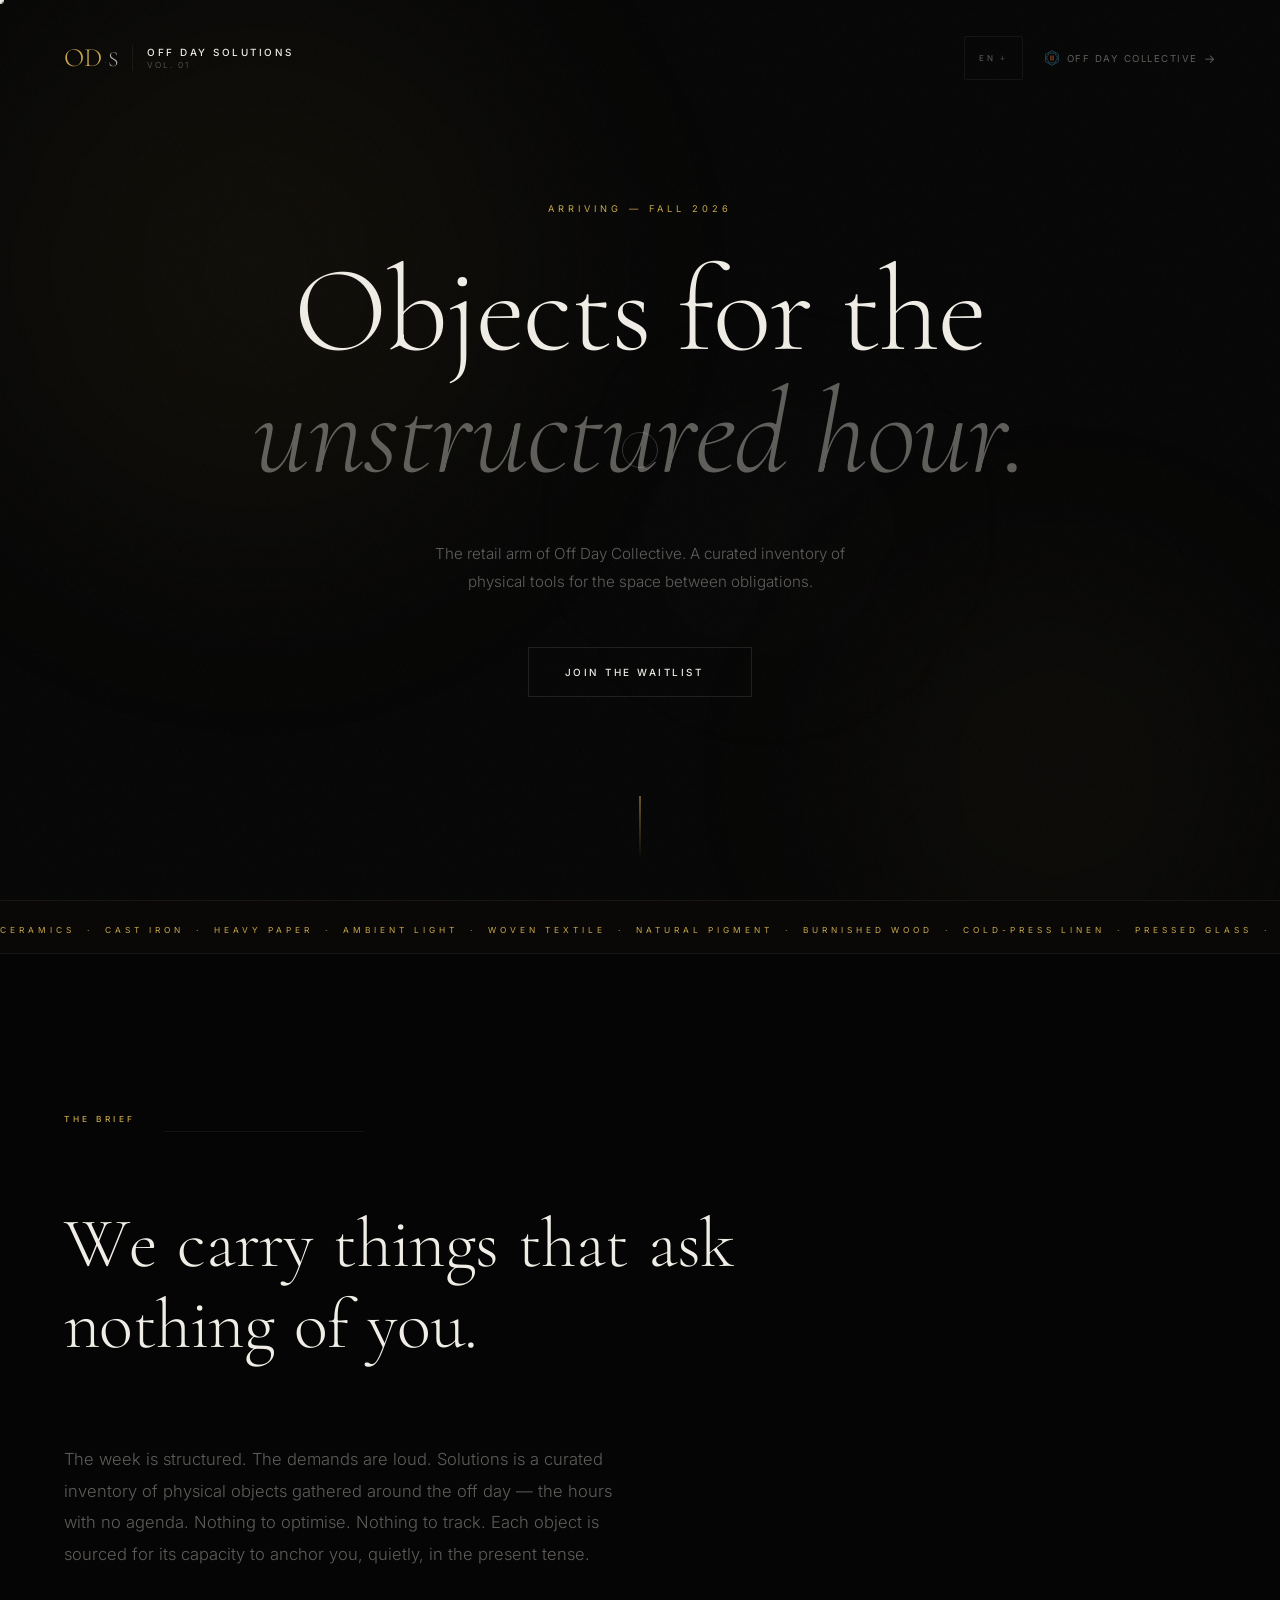
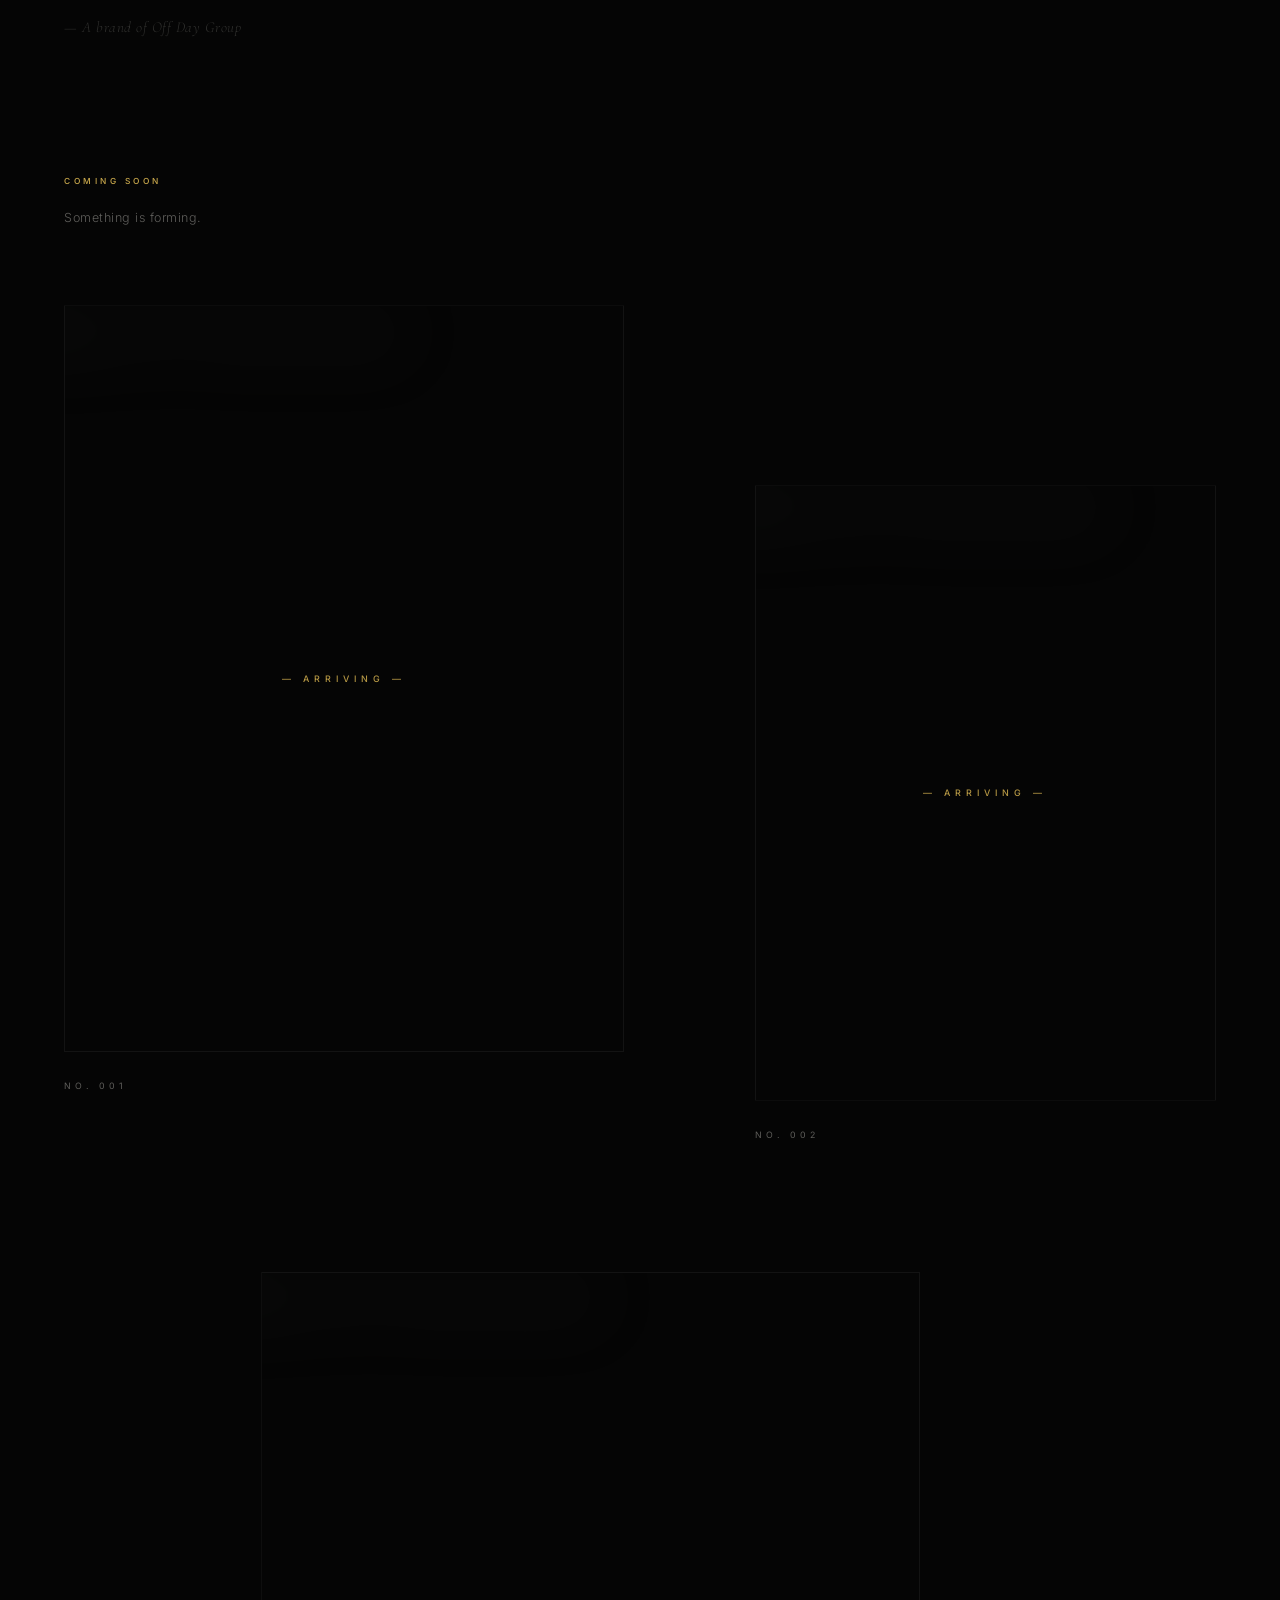
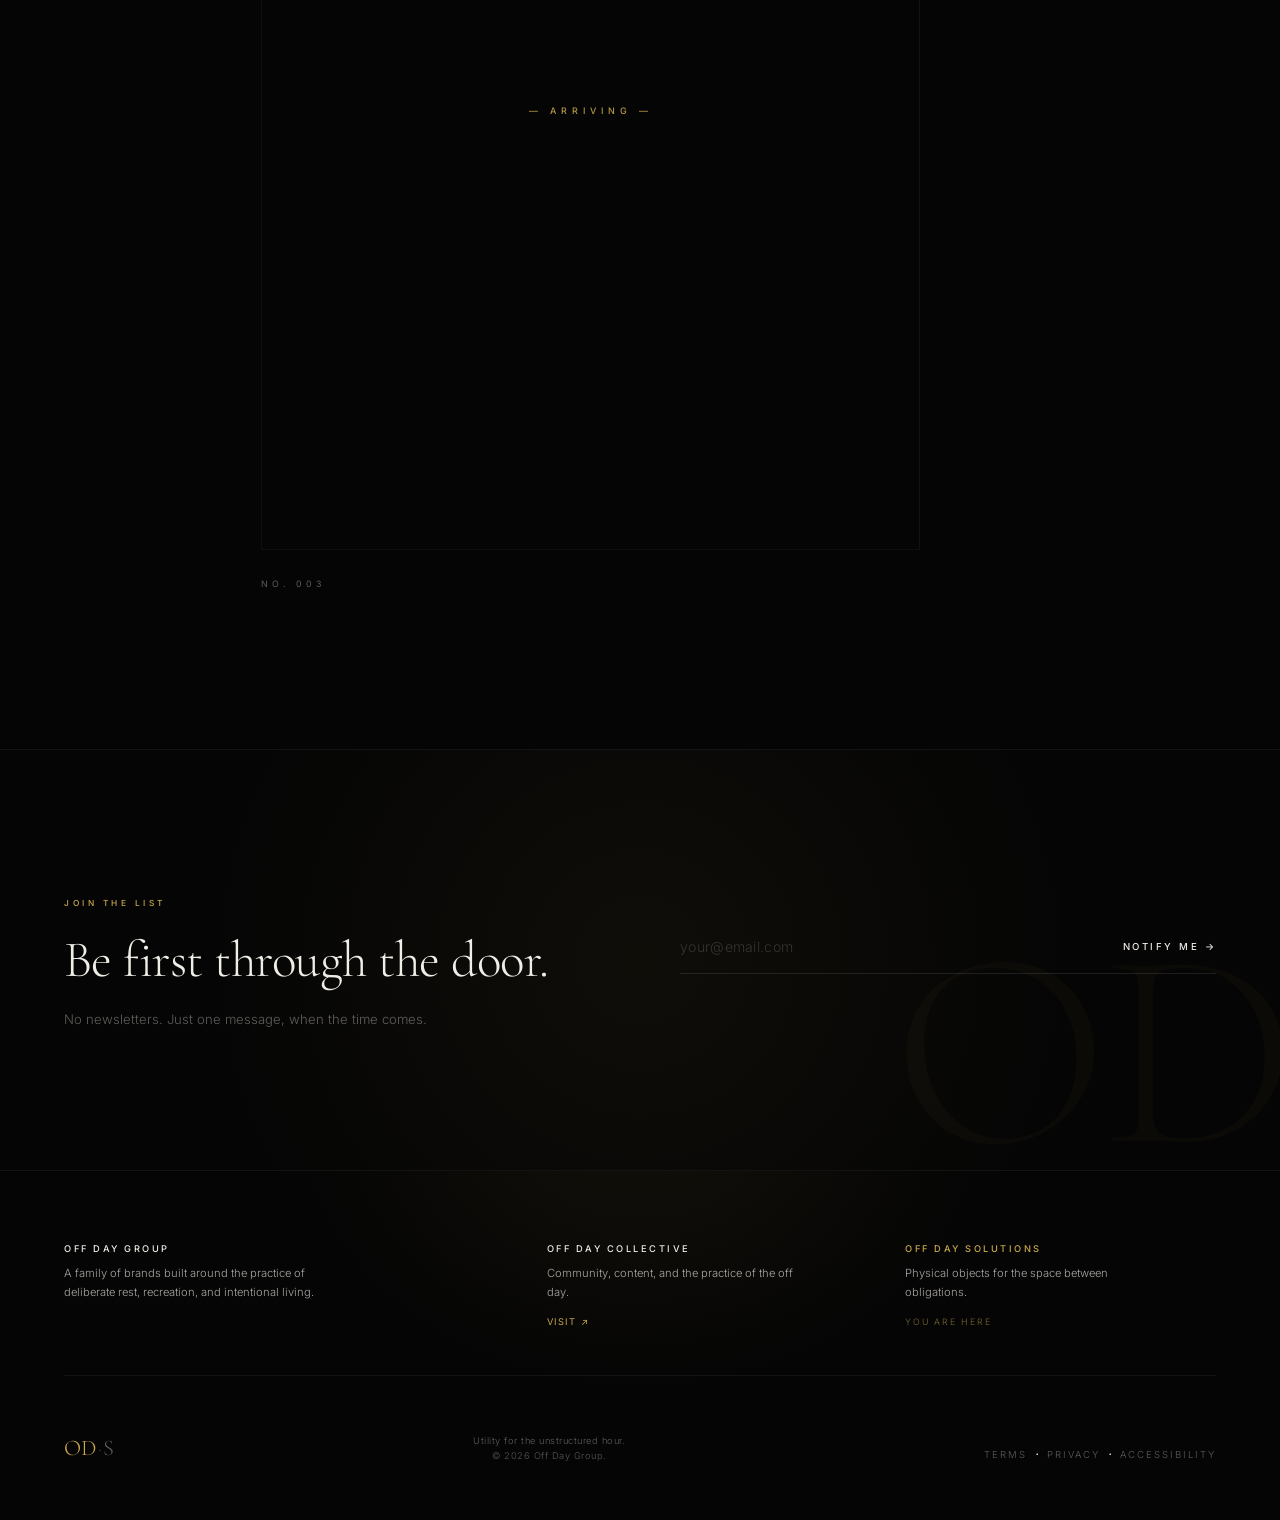
==== commit 4f4d8e8f: "Add visual enhancements: glow effects, ghost text, gold scrollbar - Breathing radial glow behind wai" ====
--- a/index.html
+++ b/index.html
@@ -237,6 +237,7 @@
 
     <!-- Waitlist -->
     <section class="waitlist" id="waitlist">
+        <span class="waitlist-ghost" aria-hidden="true">OD</span>
         <div class="waitlist-inner">
             <div class="waitlist-text fade-up">
                 <span class="section-label" data-i18n="waitlist.label">Join the List</span>
--- a/css/style.css
+++ b/css/style.css
@@ -608,7 +608,45 @@
 .waitlist {
     border-top: 1px solid var(--ui-border);
     padding: 140px 64px;
-}
+    position: relative;
+    overflow: hidden;
+}
+
+/* Breathing radial glow behind the waitlist */
+.waitlist::before {
+    content: '';
+    position: absolute;
+    top: 50%;
+    left: 50%;
+    transform: translate(-50%, -50%) scale(1);
+    width: 900px;
+    height: 900px;
+    background: radial-gradient(circle, rgba(201, 168, 76, 0.05) 0%, transparent 68%);
+    pointer-events: none;
+    z-index: 0;
+    animation: breathe-glow 9s ease-in-out infinite;
+}
+@keyframes breathe-glow {
+    0%, 100% { opacity: 0.6; transform: translate(-50%, -50%) scale(1); }
+    50%       { opacity: 1;   transform: translate(-50%, -50%) scale(1.25); }
+}
+
+/* Ghost letterform — large decorative OD behind the form */
+.waitlist-ghost {
+    position: absolute;
+    bottom: -0.08em;
+    right: -0.04em;
+    font-family: 'Cormorant Garamond', serif;
+    font-size: clamp(14rem, 22vw, 26rem);
+    font-weight: 300;
+    line-height: 1;
+    letter-spacing: -0.02em;
+    color: rgba(201, 168, 76, 0.028);
+    pointer-events: none;
+    user-select: none;
+    z-index: 0;
+}
+
 .waitlist-inner {
     max-width: 1200px;
     margin: 0 auto;
@@ -616,6 +654,8 @@
     grid-template-columns: 1fr 1fr;
     gap: 80px;
     align-items: center;
+    position: relative;
+    z-index: 1;
 }
 .waitlist-heading {
     font-family: 'Cormorant Garamond', serif;
@@ -634,14 +674,41 @@
 }
 
 /* Form */
-.waitlist-form-wrap { position: relative; }
-.waitlist-form { transition: opacity 0.4s ease; }
+.waitlist-form-wrap {
+    position: relative;
+}
+/* Cursor-tracking radial glow */
+.waitlist-form-wrap::before {
+    content: '';
+    position: absolute;
+    inset: -80px;
+    background: radial-gradient(600px circle at var(--glow-x, 50%) var(--glow-y, 50%), rgba(201, 168, 76, 0.10), transparent 40%);
+    pointer-events: none;
+    opacity: 0;
+    transition: opacity 0.5s;
+    z-index: 0;
+}
+.waitlist-form-wrap:hover::before { opacity: 1; }
+.waitlist-form { transition: opacity 0.4s ease; position: relative; z-index: 1; }
 .form-row {
     display: flex;
     gap: 0;
+    position: relative;
     border-bottom: 1px solid var(--ui-border-strong);
     margin-bottom: 16px;
 }
+/* Gold underline draw on focus */
+.form-row::after {
+    content: '';
+    position: absolute;
+    bottom: -1px;
+    left: 0;
+    width: 0%;
+    height: 1px;
+    background: var(--accent-gold);
+    transition: width 0.65s var(--ease-out-expo);
+}
+.form-row:focus-within::after { width: 100%; }
 .waitlist-input {
     flex: 1;
     background: transparent;
@@ -669,6 +736,24 @@
     white-space: nowrap;
     transition: color 0.3s;
     position: relative;
+    overflow: hidden;
+}
+/* Shimmer sweep */
+.waitlist-btn::before {
+    content: '';
+    position: absolute;
+    top: 0;
+    left: -120%;
+    width: 60%;
+    height: 100%;
+    background: linear-gradient(90deg, transparent, rgba(201, 168, 76, 0.14), transparent);
+    animation: btn-shimmer 3.8s ease-in-out infinite;
+    pointer-events: none;
+}
+@keyframes btn-shimmer {
+    0%   { left: -120%; }
+    60%  { left: 200%; }
+    100% { left: 200%; }
 }
 .waitlist-btn::after {
     content: ' →';
@@ -722,6 +807,21 @@
 .store-footer {
     border-top: 1px solid var(--ui-border);
     padding: 72px 64px 56px;
+    position: relative;
+    overflow: hidden;
+}
+/* Ambient gold glow at the top of the footer */
+.store-footer::before {
+    content: '';
+    position: absolute;
+    top: -60px;
+    left: 50%;
+    transform: translateX(-50%);
+    width: 700px;
+    height: 280px;
+    background: radial-gradient(ellipse at center top, rgba(201, 168, 76, 0.07) 0%, transparent 70%);
+    pointer-events: none;
+    z-index: 0;
 }
 .footer-inner {
     max-width: 1200px;
@@ -729,6 +829,8 @@
     display: flex;
     flex-direction: column;
     gap: 56px;
+    position: relative;
+    z-index: 1;
 }
 
 /* Ecosystem 3-column grid */
@@ -1097,6 +1199,23 @@
     .byg-card { border-radius: 4px 4px 0 0; max-width: 100%; }
 }
 
+/* ── Gold Scrollbar ───────────────────────────────────────── */
+::-webkit-scrollbar { width: 5px; }
+::-webkit-scrollbar-track { background: var(--bg-base); }
+::-webkit-scrollbar-thumb {
+    background: rgba(201, 168, 76, 0.28);
+    border-radius: 3px;
+}
+::-webkit-scrollbar-thumb:hover { background: rgba(201, 168, 76, 0.55); }
+
+/* ── Reduced Motion — disable decorative animations ──────── */
+@media (prefers-reduced-motion: reduce) {
+    .waitlist::before         { animation: none; }
+    .waitlist-btn::before     { animation: none; }
+    .form-row::after          { transition: none; }
+    .waitlist-form-wrap::before { transition: none; }
+}
+
 /* ── Reduced Motion ───────────────────────────────────────── */
 @media (prefers-reduced-motion: reduce) {
     *, *::before, *::after {
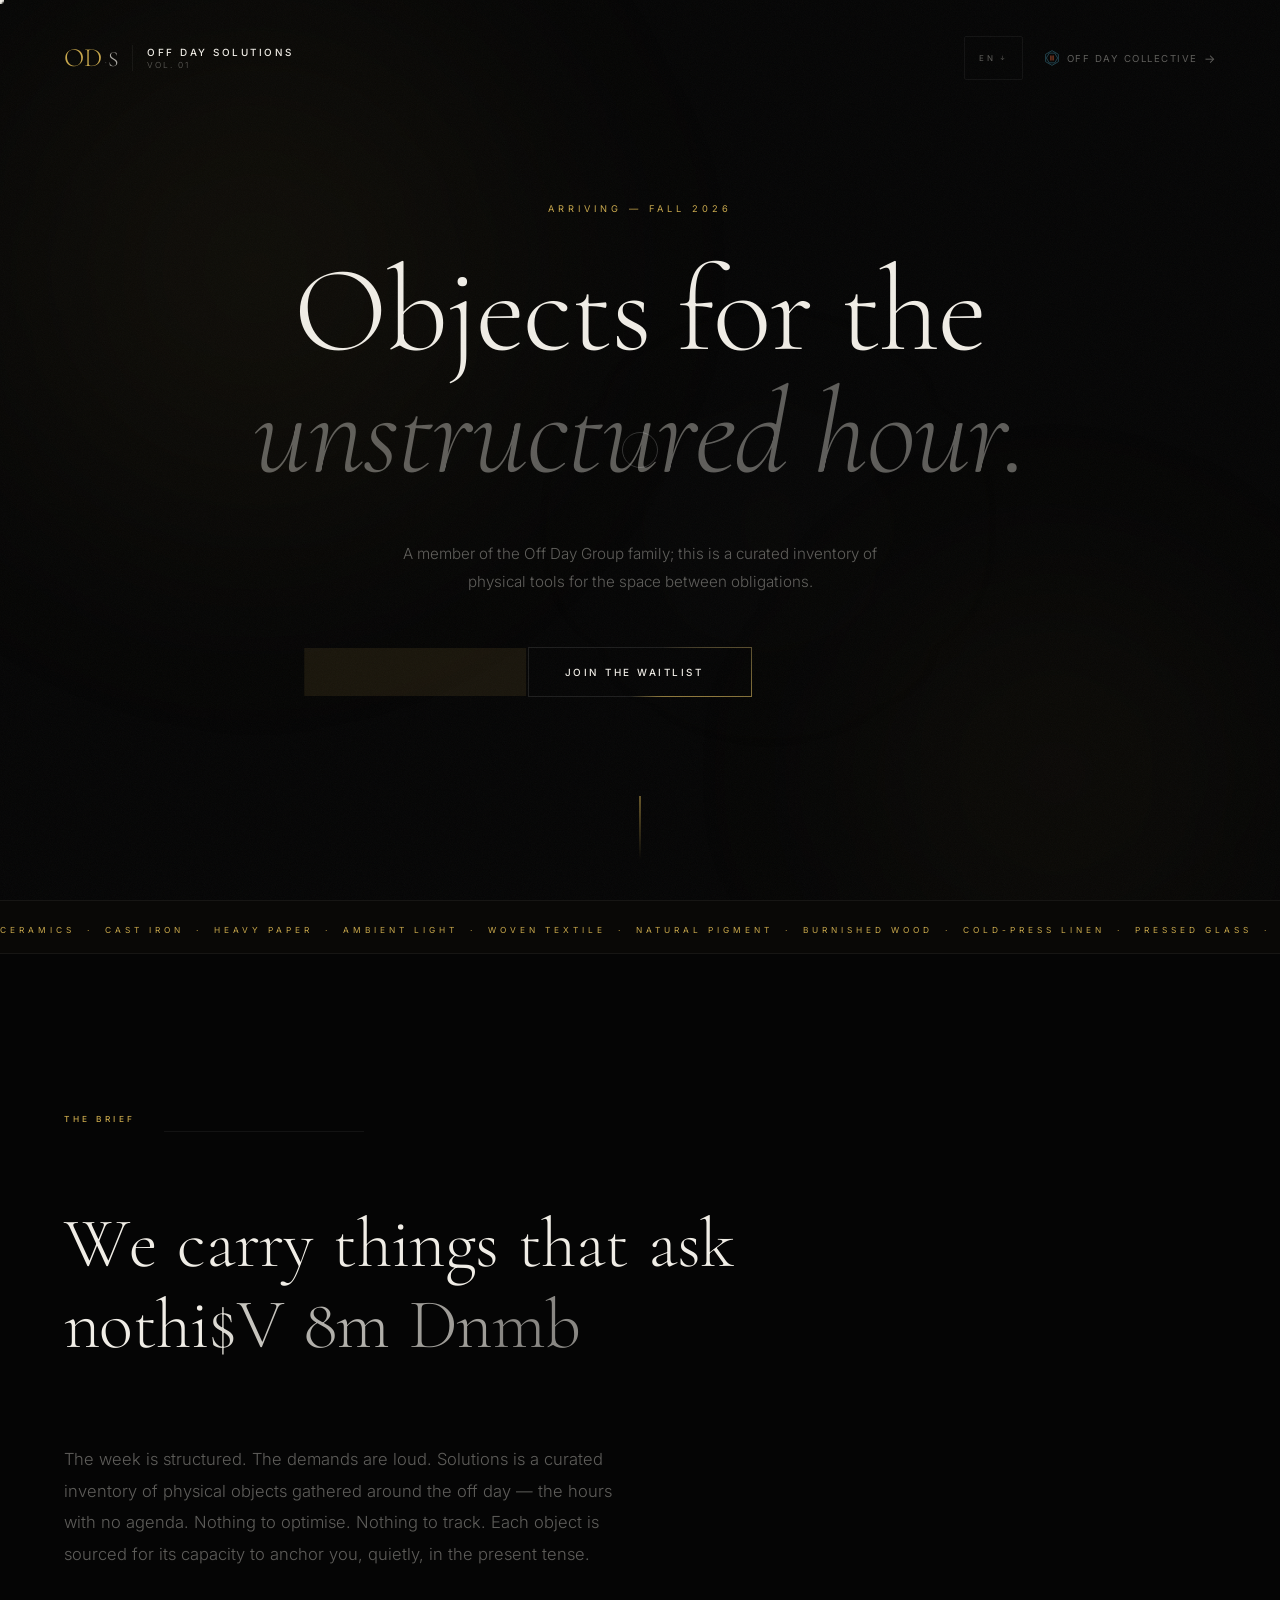
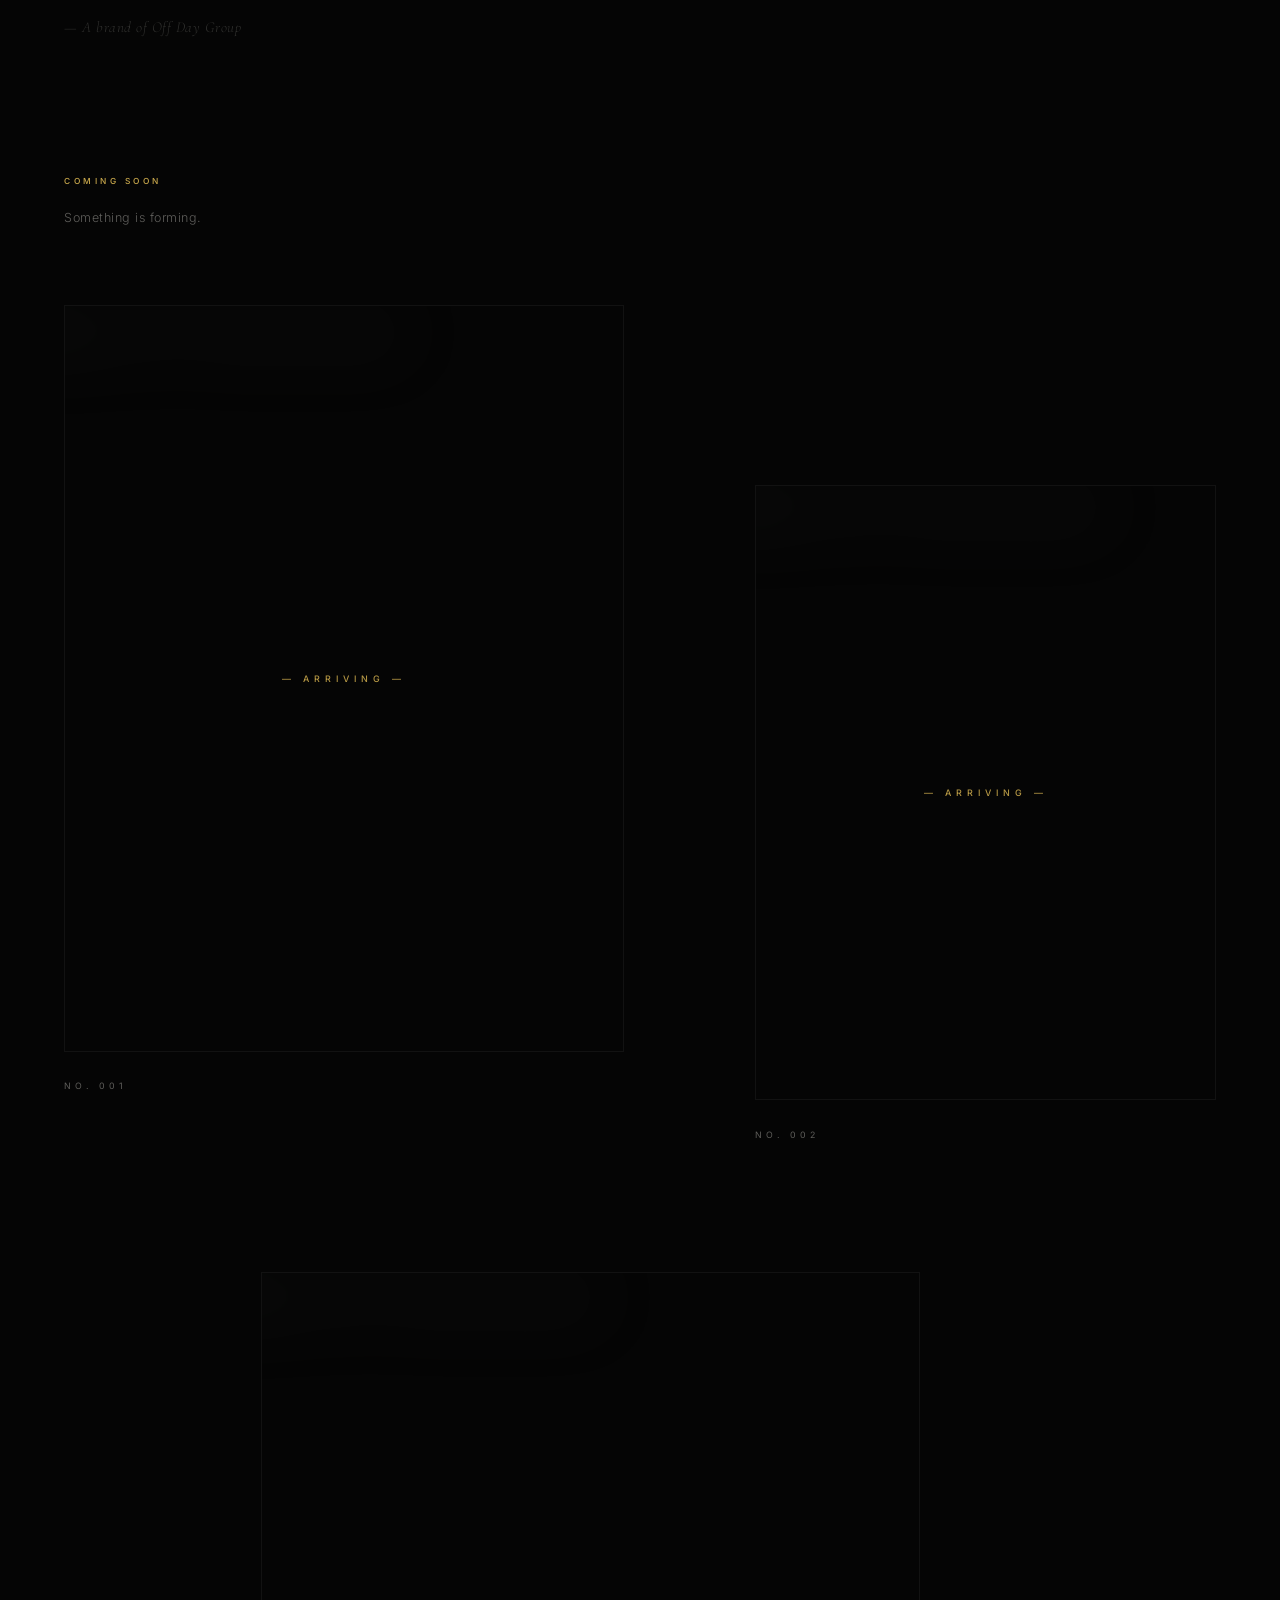
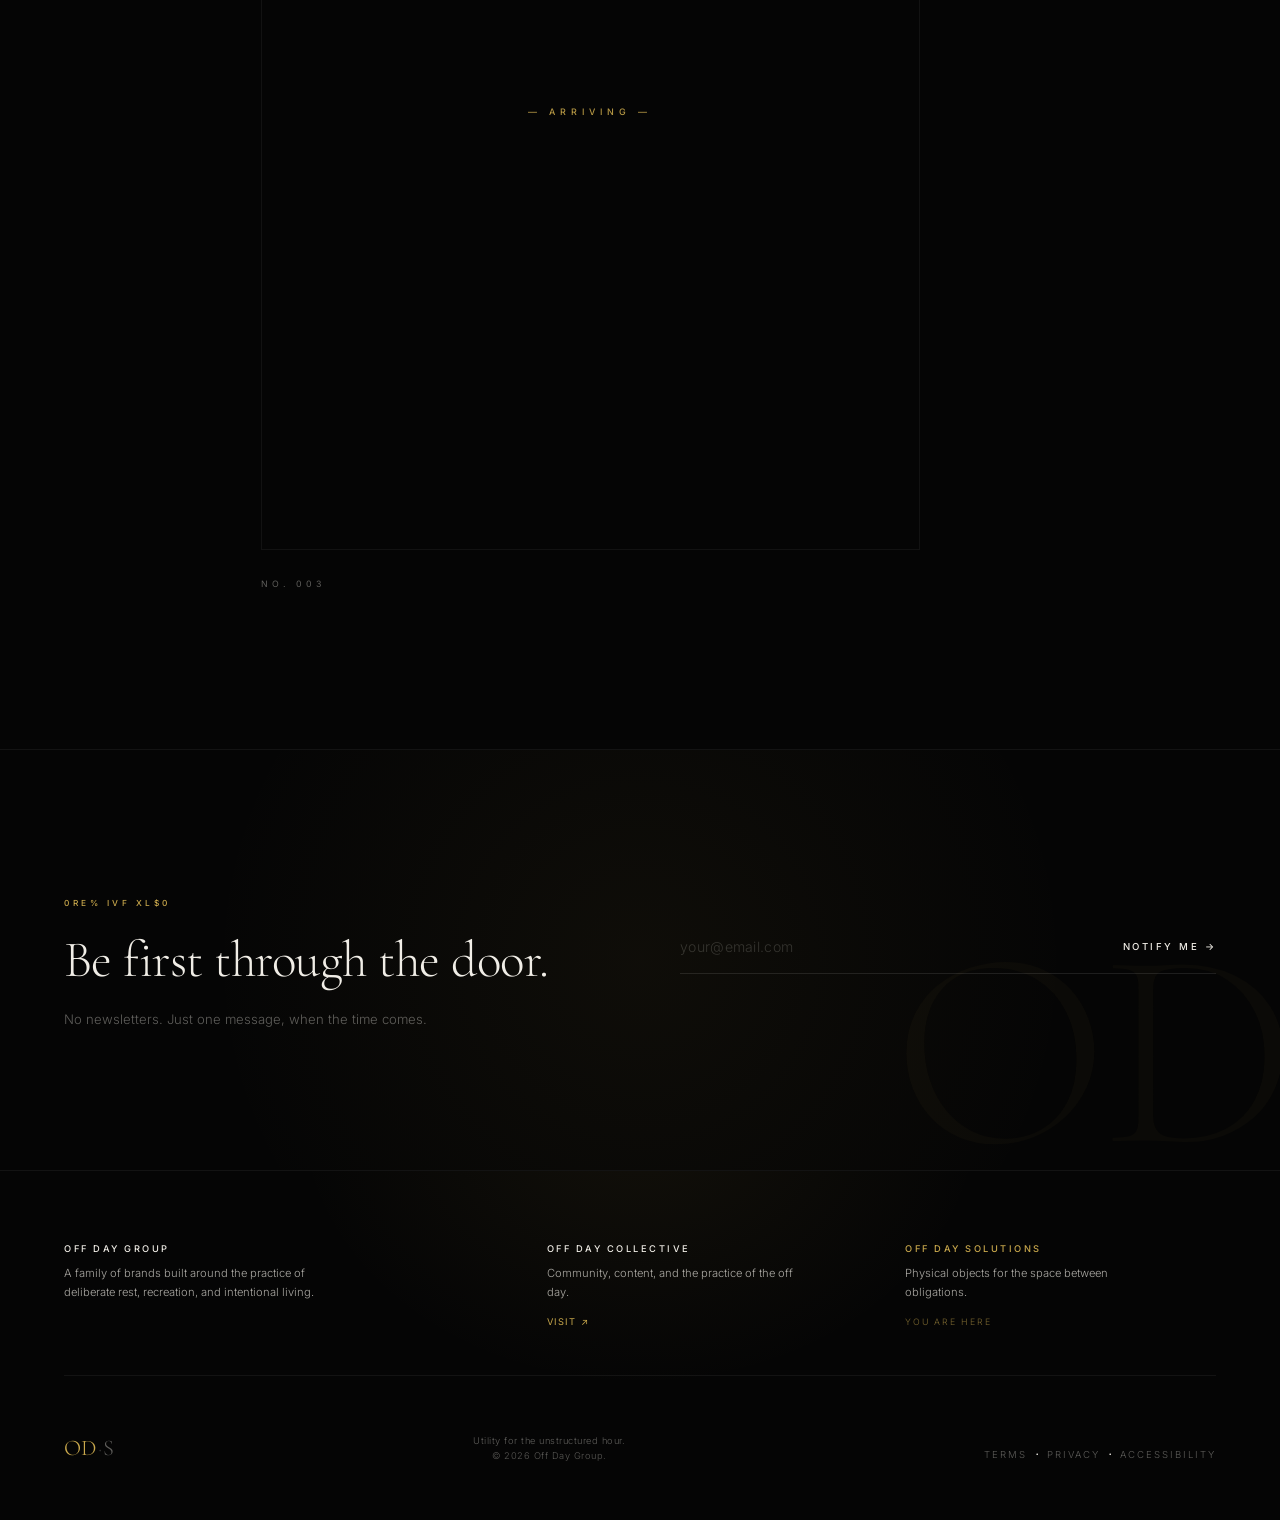
==== commit c7ed48e1: "Update index.html" ====
--- a/index.html
+++ b/index.html
@@ -120,7 +120,7 @@
                 Objects for the<br><em>unstructured hour.</em>
             </h1>
             <p class="hero-sub fade-up" style="--delay: 0.22s" data-i18n-html="hero.sub">
-                The retail arm of Off Day Collective. A curated inventory of<br class="hero-br">
+                A member of the Off Day Group family; this is a curated inventory of<br class="hero-br">
                 physical tools for the space between obligations.
             </p>
             <a href="#waitlist" class="hero-cta hover-magnetic fade-up" style="--delay: 0.34s">
--- a/css/style.css
+++ b/css/style.css
@@ -20,6 +20,13 @@
     --ease-out-expo:      cubic-bezier(0.16, 1, 0.3, 1);
     --ease-in-out-circ:   cubic-bezier(0.85, 0, 0.15, 1);
     --ease-out-quart:     cubic-bezier(0.25, 1, 0.5, 1);
+}
+
+/* ── @property — enables conic gradient ring animation ───── */
+@property --ring-pos {
+    syntax: '<angle>';
+    inherits: false;
+    initial-value: 0deg;
 }
 
 /* ── Reset ────────────────────────────────────────────────── */
@@ -317,7 +324,8 @@
     padding: 18px 36px;
     border: 1px solid var(--ui-border-strong);
     position: relative;
-    overflow: hidden;
+    overflow: visible;     /* was: hidden — ring needs to paint 1px outside bounds */
+    isolation: isolate;    /* creates stacking context for z-index: -1 ring */
     transition: border-color 0.4s, color 0.4s;
 }
 .hero-cta::before {
@@ -327,7 +335,32 @@
     background: var(--accent-gold-dim);
     transform: translateX(-101%);
     transition: transform 0.5s var(--ease-out-expo);
-}
+    clip-path: inset(0);   /* replaces overflow:hidden clipping for the fill slide */
+}
+/* Orbiting gradient ring — @property powers the conic-gradient animation */
+.hero-cta::after {
+    content: '';
+    position: absolute;
+    inset: -1px;
+    border-radius: inherit;
+    background: conic-gradient(
+        from var(--ring-pos),
+        transparent 0%,
+        rgba(201, 168, 76, 0) 12%,
+        rgba(201, 168, 76, 0.65) 30%,
+        rgba(201, 168, 76, 0.65) 38%,
+        rgba(201, 168, 76, 0) 56%,
+        transparent 100%
+    );
+    -webkit-mask: linear-gradient(#fff 0 0) content-box, linear-gradient(#fff 0 0);
+    -webkit-mask-composite: xor;
+    mask-composite: exclude;
+    padding: 1px;
+    animation: ring-orbit 5s linear infinite;
+    z-index: -1;
+    pointer-events: none;
+}
+@keyframes ring-orbit { to { --ring-pos: 360deg; } }
 .hero-cta:hover { border-color: var(--accent-gold); }
 .hero-cta:hover::before { transform: translateX(0); }
 
@@ -467,6 +500,12 @@
     opacity: 1;
     transform: translateY(0);
 }
+/* Scramble JS takes over — suppress CSS char animation */
+.split-reveal.scramble-active .char {
+    opacity: 1;
+    transform: translateY(0);
+    transition: none;
+}
 
 .manifesto-body {
     font-family: 'Inter', sans-serif;
@@ -483,6 +522,22 @@
     font-style: italic;
     color: var(--text-faint);
     letter-spacing: 0.5px;
+}
+
+/* ── Word blur-to-sharp reveal (manifesto body) ───────────── */
+.word-blur-reveal .word-unit {
+    display: inline-block;
+    opacity: 0;
+    filter: blur(6px);
+    transform: translateY(6px);
+    transition: opacity  0.7s ease-out calc(var(--wi, 0) * 0.055s),
+                filter   0.7s ease-out calc(var(--wi, 0) * 0.055s),
+                transform 0.7s ease-out calc(var(--wi, 0) * 0.055s);
+}
+.word-blur-reveal.is-visible .word-unit {
+    opacity: 1;
+    filter: blur(0px);
+    transform: translateY(0);
 }
 
 /* ── Product Preview ──────────────────────────────────────── */
@@ -522,11 +577,30 @@
     border: 1px solid var(--ui-border);
     /* Clip-path reveal on scroll */
     clip-path: polygon(0 100%, 100% 100%, 100% 100%, 0 100%);
-    transition: clip-path 1.3s var(--ease-in-out-circ);
+    transition: clip-path 1.3s var(--ease-in-out-circ),
+                transform  0.6s ease-out;
+    will-change: transform;
 }
 .preview-img-wrap.is-visible {
     clip-path: polygon(0 0, 100% 0, 100% 100%, 0 100%);
 }
+/* Specular light — follows cursor via JS-updated CSS vars */
+.preview-img-wrap::after {
+    content: '';
+    position: absolute;
+    inset: 0;
+    z-index: 3;
+    pointer-events: none;
+    background: radial-gradient(
+        400px circle at var(--spec-x, 50%) var(--spec-y, 50%),
+        rgba(201, 168, 76, 0.12) 0%,
+        rgba(201, 168, 76, 0.04) 30%,
+        transparent 60%
+    );
+    opacity: 0;
+    transition: opacity 0.4s ease;
+}
+.preview-card:hover .preview-img-wrap::after { opacity: 1; }
 
 /* Blurred image — mystery effect */
 .preview-img-wrap img {
@@ -539,7 +613,7 @@
     will-change: transform;
 }
 .preview-card:hover .preview-img-wrap img {
-    filter: blur(20px) brightness(0.4) saturate(0.75);
+    filter: blur(5px) brightness(0.55) saturate(0.8);
 }
 
 /* Overlay */
@@ -1210,10 +1284,15 @@
 
 /* ── Reduced Motion — disable decorative animations ──────── */
 @media (prefers-reduced-motion: reduce) {
-    .waitlist::before         { animation: none; }
-    .waitlist-btn::before     { animation: none; }
-    .form-row::after          { transition: none; }
+    .waitlist::before           { animation: none; }
+    .waitlist-btn::before       { animation: none; }
+    .form-row::after            { transition: none; }
     .waitlist-form-wrap::before { transition: none; }
+    /* Portfolio features */
+    .hero-cta::after            { animation: none; opacity: 0; }
+    .preview-img-wrap           { transition: clip-path 1.3s var(--ease-in-out-circ); }
+    .preview-img-wrap::after    { display: none; }
+    .word-blur-reveal .word-unit { opacity: 1; filter: none; transform: none; transition: none; }
 }
 
 /* ── Reduced Motion ───────────────────────────────────────── */
